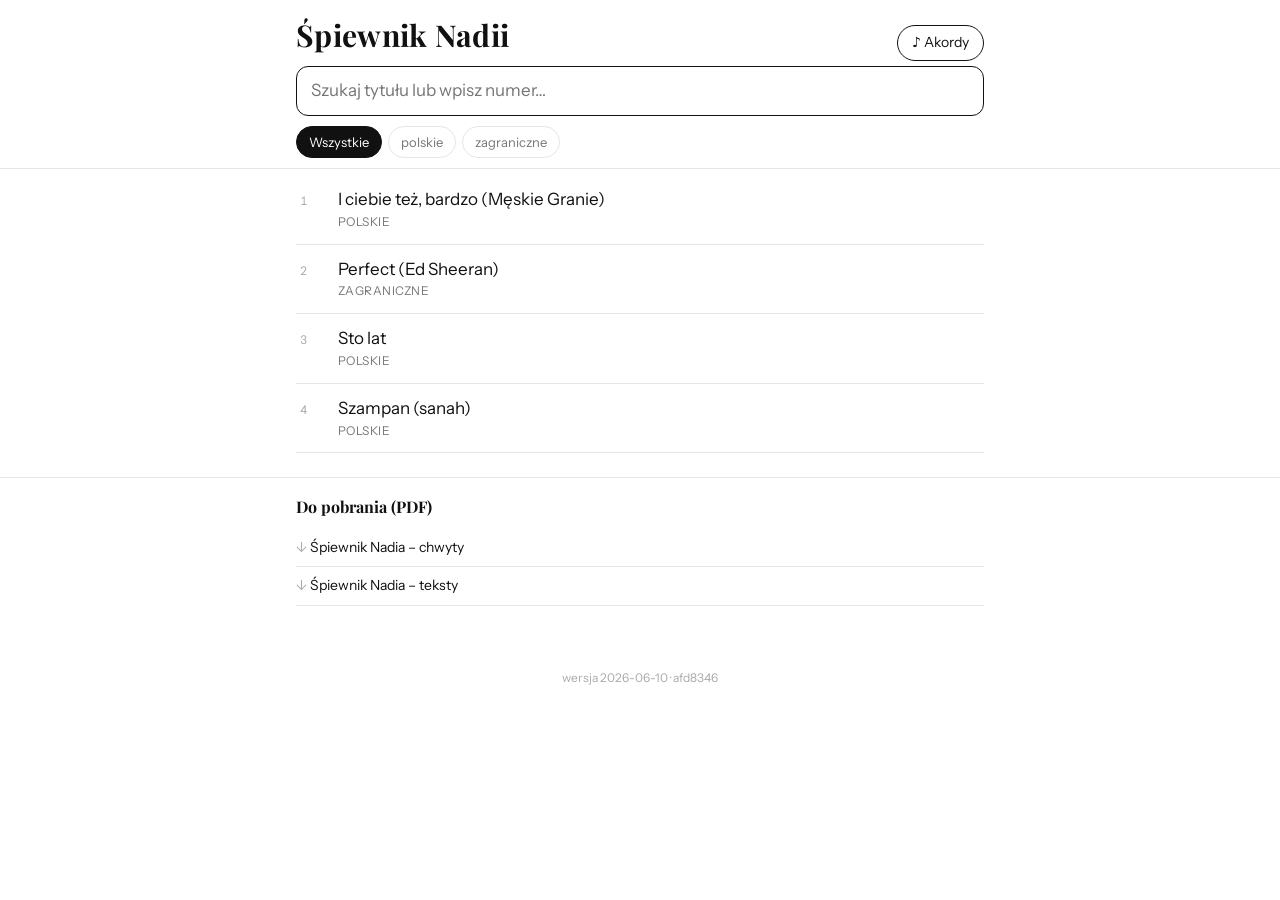
==== docs/18-nadia/index.html @ 5fc54c26 "Groups" ====
<!doctype html>
<html lang="pl">
<head>
<meta charset="utf-8">
<meta name="viewport" content="width=device-width, initial-scale=1, viewport-fit=cover">
<meta name="theme-color" content="#ffffff">
<meta name="description" content="Śpiewnik z chwytami — wyszukaj pieśń lub wybierz po numerze.">
<title>Śpiewnik Nadii</title>
<link rel="stylesheet" href="style.css">
</head>
<body>
<header class="top"><div class="wrap">
  <div class="toprow"><h1>Śpiewnik Nadii</h1><button id="openChords" class="navbtn">♪ Akordy</button></div>
  <div class="searchbar"><input id="q" type="search" inputmode="search" enterkeyhint="search"
       placeholder="Szukaj tytułu lub wpisz numer…" autocomplete="off" autocapitalize="none"></div>
  <div class="filters" id="filters"></div>
</div></header>
<main class="wrap"><div id="list" class="list"></div></main>
<section class="downloads"><div class="wrap"><h2>Do pobrania (PDF)</h2><a href="pdf/Śpiewnik Nadia – chwyty.pdf" download>Śpiewnik Nadia – chwyty</a><a href="pdf/Śpiewnik Nadia – teksty.pdf" download>Śpiewnik Nadia – teksty</a></div></section>
<footer class="sitever"><div class="wrap">wersja 2026-06-10 · afd8346</div></footer>
<div id="songview" class="songview" hidden>
  <div class="songbar">
    <button id="back" class="iconbtn" aria-label="Wróć do listy">‹ Lista</button>
    <div class="songtools">
      <button id="toggleNotation" class="iconbtn" aria-pressed="false" title="Notacja polska / amerykańska">H↔B</button>
      <button id="toggleChords" class="iconbtn" aria-pressed="true">♪ chwyty</button>
      <button id="fontMinus" class="iconbtn" aria-label="Mniejszy tekst">A−</button>
      <button id="fontPlus" class="iconbtn" aria-label="Większy tekst">A+</button>
    </div>
  </div>
  <article id="song" class="song"></article>
</div>
<div id="chordsview" class="songview" hidden>
  <div class="songbar">
    <button id="chordsBack" class="iconbtn" aria-label="Wróć do listy">‹ Lista</button>
    <div class="songtools">
      <button id="toggleNotationCd" class="iconbtn" aria-pressed="false" title="Notacja polska / amerykańska">H↔B</button>
    </div>
  </div>
  <article id="chordsbody" class="chordsbody"></article>
</div>
<script>window.SONGS=[{"nr":1,"title":"I ciebie też, bardzo (Męskie Granie)","section":"polskie","keyfmt":"g-moll","q":"i ciebie tez, bardzo (meskie granie)","html":"<div class=\"ln\">[Zwrotka 1]</div><div class=\"ln chordline\"><span class=\"ch\">B</span></div><div class=\"ln\">  Otwieram oczy, idę</div><div class=\"ln chordline\"><span class=\"ch\">d</span></div><div class=\"ln\">  Widzę na jeden metr</div><div class=\"ln chordline\"><span class=\"ch\">B</span>                      <span class=\"ch\">d</span></div><div class=\"ln\">  Skoszona trawa, nudny dzień</div><div class=\"ln chordline\"><span class=\"ch\">B</span></div><div class=\"ln\">  Chyba po drodze minę</div><div class=\"ln chordline\"><span class=\"ch\">d</span></div><div class=\"ln\">  Stary znajomy brzeg</div><div class=\"ln chordline\"><span class=\"ch\">B</span>                       <span class=\"ch\">d</span></div><div class=\"ln\">  Za chwilę mamy spotkać się</div><div class=\"ln blank\"></div><div class=\"ln\">[Pre-chorus]</div><div class=\"ln\">Es</div><div class=\"ln\">Podaj rękę szybko padaj</div><div class=\"ln chordline\">                              <span class=\"ch\">B</span></div><div class=\"ln\">Nie dam rady w kilku słowach, wiesz</div><div class=\"ln\">Es</div><div class=\"ln\">Szkoda czasu, noc niemłoda</div><div class=\"ln chordline\">                              <span class=\"ch\">g</span>       <span class=\"ch\">F</span></div><div class=\"ln\">Musisz wiedzieć, że ja ciebie też</div><div class=\"ln blank\"></div><div class=\"ln\">[Refren]</div><div class=\"ln chordline\">             <span class=\"ch\">c</span>                  <span class=\"ch\">F</span></div><div class=\"ln\">Wiem, że nie chce się już dłużej bać</div><div class=\"ln\">         g            F           Es</div><div class=\"ln\">Nie chce tańczyć do melodii, którą znam</div><div class=\"ln chordline\">       <span class=\"ch\">c</span>                     <span class=\"ch\">F</span></div><div class=\"ln\">Jestem wolny, już mnie porwał wiatr</div><div class=\"ln\">  g          F       Es                    <span class=\"ch\">d</span> <span class=\"ch\">B</span></div><div class=\"ln\">Daleko, gdzie mleko rozlewa się wśród gwiazd</div><div class=\"ln blank\"></div><div class=\"ln\">[Zwrotka 2]</div><div class=\"ln\">Weszłam na jedną chwilę</div><div class=\"ln chordline\"><span class=\"ch\">d</span></div><div class=\"ln\">  Zostałam kilka lat</div><div class=\"ln chordline\"><span class=\"ch\">B</span>                         <span class=\"ch\">d</span></div><div class=\"ln\">  Strachy trzymały mnie za kark</div><div class=\"ln chordline\"><span class=\"ch\">B</span></div><div class=\"ln\">  Otwieram oczy idę</div><div class=\"ln chordline\"><span class=\"ch\">d</span></div><div class=\"ln\">  Przede mną stoisz ty</div><div class=\"ln chordline\"><span class=\"ch\">B</span>                    <span class=\"ch\">d</span></div><div class=\"ln\">  Zielona trawa dobre dni</div><div class=\"ln blank\"></div><div class=\"ln\">[Pre-chorus]</div><div class=\"ln\">Es</div><div class=\"ln\">Podam rękę szybko podam</div><div class=\"ln chordline\">                                 <span class=\"ch\">B</span></div><div class=\"ln\">Nie martw się, noc jeszcze młoda jest</div><div class=\"ln\">Es</div><div class=\"ln\">Szkoda czasu, mi nie szkoda</div><div class=\"ln chordline\">                              <span class=\"ch\">g</span>   <span class=\"ch\">F</span> <span class=\"ch\">c</span></div><div class=\"ln\">Musisz wiedzieć, że ja ciebie też</div><div class=\"ln blank\"></div><div class=\"ln\">[Bridge]</div><div class=\"ln chordline\">                <span class=\"ch\">F</span>    <span class=\"ch\">g</span></div><div class=\"ln\">I ciebie też, bardzo</div><div class=\"ln\">  F             Es   <span class=\"ch\">c</span></div><div class=\"ln\">I ciebie też, bardzo</div><div class=\"ln chordline\">               <span class=\"ch\">F</span>    <span class=\"ch\">g</span></div><div class=\"ln\">I ciebie też, bardzo</div><div class=\"ln\">  F             Es</div><div class=\"ln\">I ciebie też, bardzo</div><div class=\"ln blank\"></div><div class=\"ln\">[Refren]</div><div class=\"ln chordline\">        <span class=\"ch\">c</span>                      <span class=\"ch\">F</span></div><div class=\"ln\">Wiem że nie chce się już dłużej bać</div><div class=\"ln\">         g            F           Es</div><div class=\"ln\">Nie chce tańczyć do melodii, którą znam</div><div class=\"ln chordline\">       <span class=\"ch\">c</span>                    <span class=\"ch\">F</span></div><div class=\"ln\">Jestem wolny już mnie porwał wiatr</div><div class=\"ln\"> g           F        Es</div><div class=\"ln\">Daleko, gdzie mleko rozlewa się</div><div class=\"ln blank\"></div><div class=\"ln chordline\">            <span class=\"ch\">c</span>                  <span class=\"ch\">F</span></div><div class=\"ln\">Wiem że nie chce się już dłużej bać</div><div class=\"ln\">         g            F           Es</div><div class=\"ln\">Nie chce tańczyć do melodii, którą znam</div><div class=\"ln chordline\">       <span class=\"ch\">c</span>                    <span class=\"ch\">F</span></div><div class=\"ln\">Jestem wolny już mnie porwał wiatr</div><div class=\"ln\">   g         F       Es                     <span class=\"ch\">d</span></div><div class=\"ln\">Daleko, gdzie mleko rozlewa się wśród gwiazd</div><div class=\"ln blank\"></div><div class=\"ln\">[Outro]</div><div class=\"ln chordline\"><span class=\"ch\">B</span></div>"},{"nr":2,"title":"Perfect (Ed Sheeran)","section":"zagraniczne","keyfmt":"G-dur (capo 1)","q":"perfect (ed sheeran)","html":"<div class=\"ln chordline\">Capo 1st fret</div><div class=\"ln blank\"></div><div class=\"ln\">[Intro]</div><div class=\"ln chordline\"><span class=\"ch\">G</span></div><div class=\"ln blank\"></div><div class=\"ln\">[Verse 1]</div><div class=\"ln chordline\">          <span class=\"ch\">G</span>        <span class=\"ch\">e</span></div><div class=\"ln\">I found a love for me</div><div class=\"ln chordline\">              <span class=\"ch\">C</span>                            <span class=\"ch\">D</span></div><div class=\"ln\">Darling, just dive right in, and follow my lead</div><div class=\"ln chordline\">                <span class=\"ch\">G</span>          <span class=\"ch\">e</span></div><div class=\"ln\">Well, I found a girl beautiful and sweet</div><div class=\"ln chordline\">        <span class=\"ch\">C</span>                                     <span class=\"ch\">D</span></div><div class=\"ln\">I never knew you were the someone waiting for me</div><div class=\"ln blank\"></div><div class=\"ln\">[Pre-Chorus]</div><div class=\"ln chordline\">                                <span class=\"ch\">G</span></div><div class=\"ln\">Cause we were just kids when we fell in love</div><div class=\"ln chordline\">            <span class=\"ch\">e</span>                      <span class=\"ch\">C</span>                <span class=\"ch\">G</span>  <span class=\"ch\">D</span></div><div class=\"ln\">Not knowing what it was, I will not give you up this ti-ime</div><div class=\"ln chordline\">             <span class=\"ch\">G</span>                           <span class=\"ch\">e</span></div><div class=\"ln\">Darling just kiss me slow, your heart is all I own</div><div class=\"ln chordline\">            <span class=\"ch\">C</span>                     <span class=\"ch\">D</span></div><div class=\"ln\">And in your eyes you&#x27;re holding mine</div><div class=\"ln blank\"></div><div class=\"ln\">[Chorus]</div><div class=\"ln chordline\">      <span class=\"ch\">e</span>   <span class=\"ch\">C</span>             <span class=\"ch\">G</span>          <span class=\"ch\">D</span>              <span class=\"ch\">e</span></div><div class=\"ln\">Baby, I&#x27;m dancing in the dark, with you between my arms</div><div class=\"ln chordline\"><span class=\"ch\">C</span>                <span class=\"ch\">G</span>     <span class=\"ch\">D</span>                <span class=\"ch\">e</span></div><div class=\"ln\">Barefoot on the grass, listening to our favourite song</div><div class=\"ln chordline\">          <span class=\"ch\">C</span>                <span class=\"ch\">G</span>                 <span class=\"ch\">D</span>              <span class=\"ch\">e</span></div><div class=\"ln\">When you said you looked a mess, I whispered underneath my breath</div><div class=\"ln chordline\">         <span class=\"ch\">C</span>                <span class=\"ch\">G</span>        <span class=\"ch\">D</span>          <span class=\"ch\">G</span></div><div class=\"ln\">But you heard it, darling you look perfect tonight</div><div class=\"ln blank\"></div><div class=\"ln\">|(G) <span class=\"ch\">D/Fis</span> <span class=\"ch\">e</span> <span class=\"ch\">D</span> <span class=\"ch\">|</span> <span class=\"ch\">C</span>  <span class=\"ch\">D</span>  <span class=\"ch\">|</span></div><div class=\"ln blank\"></div><div class=\"ln\">[Verse 2]</div><div class=\"ln chordline\">                <span class=\"ch\">G</span>                    <span class=\"ch\">e</span></div><div class=\"ln\">Well, I found a woman, stronger than anyone I know</div><div class=\"ln chordline\">              <span class=\"ch\">C</span>                                          <span class=\"ch\">D</span></div><div class=\"ln\">She shares my dreams, I hope that someday I&#x27;ll share her home</div><div class=\"ln chordline\">           <span class=\"ch\">G</span>             <span class=\"ch\">e</span></div><div class=\"ln\">I found a love, to carry more than just my secrets</div><div class=\"ln chordline\">         <span class=\"ch\">C</span>                              <span class=\"ch\">D</span></div><div class=\"ln\">To carry love, to carry children of our own</div><div class=\"ln blank\"></div><div class=\"ln\">[Pre-Chorus]</div><div class=\"ln chordline\">                             <span class=\"ch\">G</span>                     <span class=\"ch\">e</span></div><div class=\"ln\">We are still kids, but we&#x27;re so in love, fighting against all odds</div><div class=\"ln chordline\">             <span class=\"ch\">C</span>               <span class=\"ch\">G</span>  <span class=\"ch\">D</span></div><div class=\"ln\">I know we&#x27;ll be alright this ti-ime</div><div class=\"ln chordline\">             <span class=\"ch\">G</span>                              <span class=\"ch\">e</span></div><div class=\"ln\">Darling just hold my hand, be my girl, I&#x27;ll be your man</div><div class=\"ln chordline\">         <span class=\"ch\">C</span>               <span class=\"ch\">D</span></div><div class=\"ln\">I see my future in your eyes</div><div class=\"ln blank\"></div><div class=\"ln\">[Chorus]</div><div class=\"ln chordline\">      <span class=\"ch\">e</span>   <span class=\"ch\">C</span>              <span class=\"ch\">G</span>         <span class=\"ch\">D</span>              <span class=\"ch\">e</span></div><div class=\"ln\">Baby, I&#x27;m dancing in the dark, with you between my arms</div><div class=\"ln chordline\"><span class=\"ch\">C</span>                <span class=\"ch\">G</span>     <span class=\"ch\">D</span>                <span class=\"ch\">e</span></div><div class=\"ln\">Barefoot on the grass, listening to our favourite song</div><div class=\"ln chordline\">        <span class=\"ch\">C</span>                <span class=\"ch\">G</span>                <span class=\"ch\">D</span></div><div class=\"ln\">When I saw you in that dress, looking so beautiful</div><div class=\"ln chordline\">  <span class=\"ch\">e</span>       <span class=\"ch\">C</span>                  <span class=\"ch\">G</span>        <span class=\"ch\">D</span>          <span class=\"ch\">G</span></div><div class=\"ln\">I don&#x27;t deserve this, darling you look perfect tonight</div><div class=\"ln blank\"></div><div class=\"ln\">[Interlude]</div><div class=\"ln\">|(G) | G | e | % <span class=\"ch\">|</span></div><div class=\"ln\">| C  | % | D  | % <span class=\"ch\">|</span></div><div class=\"ln blank\"></div><div class=\"ln\">[Chorus]</div><div class=\"ln chordline\">      <span class=\"ch\">e</span>   <span class=\"ch\">C</span>              <span class=\"ch\">G</span>         <span class=\"ch\">D</span>              <span class=\"ch\">e</span></div><div class=\"ln\">Baby, I&#x27;m dancing in the dark, with you between my arms</div><div class=\"ln chordline\"><span class=\"ch\">C</span>                <span class=\"ch\">G</span>     <span class=\"ch\">D</span>                <span class=\"ch\">e</span></div><div class=\"ln\">Barefoot on the grass, listening to our favourite song</div><div class=\"ln chordline\">        <span class=\"ch\">C</span>              <span class=\"ch\">G</span>               <span class=\"ch\">D</span>             <span class=\"ch\">e</span></div><div class=\"ln\">I have faith in what I see, now I know I have met an angel</div><div class=\"ln chordline\">    <span class=\"ch\">C</span>          <span class=\"ch\">G</span>         <span class=\"ch\">D</span></div><div class=\"ln\">In person, and she looks perfect</div>"},{"nr":3,"title":"Sto lat","section":"polskie","keyfmt":"C-dur","q":"sto lat","html":"<div class=\"ln\">[Zwrotka 1]</div><div class=\"ln chordline\"><span class=\"ch\">C</span>                                  <span class=\"ch\">G</span></div><div class=\"ln\">Sto lat, sto lat, niech żyje, żyje nam</div><div class=\"ln chordline\"><span class=\"ch\">G</span>                                  <span class=\"ch\">C</span></div><div class=\"ln\">Sto lat, sto lat, niech żyje, żyje nam</div><div class=\"ln chordline\"><span class=\"ch\">C</span>                                          <span class=\"ch\">F</span></div><div class=\"ln\">Jeszcze raz, jeszcze raz, niech żyje, żyje nam</div><div class=\"ln chordline\"><span class=\"ch\">G</span>          <span class=\"ch\">C</span></div><div class=\"ln\">Niech żyje nam</div><div class=\"ln blank\"></div><div class=\"ln\">[Zwrotka 2]</div><div class=\"ln chordline\"><span class=\"ch\">C</span></div><div class=\"ln\">Niech mu gwiazdka pomyślności</div><div class=\"ln chordline\"><span class=\"ch\">F</span>           <span class=\"ch\">C</span></div><div class=\"ln\">Nigdy nie zagaśnie</div><div class=\"ln chordline\"><span class=\"ch\">F</span>           <span class=\"ch\">C</span></div><div class=\"ln\">Nigdy nie zagaśnie</div><div class=\"ln chordline\"><span class=\"ch\">G</span>            <span class=\"ch\">C</span></div><div class=\"ln\">A kto z nami nie wypije</div><div class=\"ln chordline\"><span class=\"ch\">G</span>               <span class=\"ch\">C</span></div><div class=\"ln\">Niech go piorun trzaśnie</div><div class=\"ln chordline\"><span class=\"ch\">G</span>            <span class=\"ch\">C</span></div><div class=\"ln\">A kto z nami nie wypije</div><div class=\"ln chordline\"><span class=\"ch\">G</span>               <span class=\"ch\">C</span></div><div class=\"ln\">Niech go piorun trzaśnie</div><div class=\"ln blank\"></div><div class=\"ln\">[Zwrotka 3]</div><div class=\"ln chordline\">  <span class=\"ch\">C</span>               <span class=\"ch\">G</span></div><div class=\"ln\">I jeszcze jeden i jeszcze raz</div><div class=\"ln chordline\">                       <span class=\"ch\">C</span></div><div class=\"ln\">Sto lat, sto lat niech żyje nam</div><div class=\"ln chordline\">         <span class=\"ch\">F</span>        <span class=\"ch\">G</span>                  <span class=\"ch\">C</span></div><div class=\"ln\">Sto lat, sto lat, sto lat niech żyje nam</div><div class=\"ln chordline\">  <span class=\"ch\">C</span>               <span class=\"ch\">G</span></div><div class=\"ln\">I jeszcze jeden i jeszcze raz</div><div class=\"ln chordline\">                       <span class=\"ch\">C</span></div><div class=\"ln\">Sto lat, sto lat niech żyje nam</div><div class=\"ln chordline\">         <span class=\"ch\">F</span>        <span class=\"ch\">G</span>                  <span class=\"ch\">C</span></div><div class=\"ln\">Sto lat, sto lat, sto lat niech żyje nam</div><div class=\"ln blank\"></div><div class=\"ln\">[Zwrotka 4]</div><div class=\"ln chordline\"><span class=\"ch\">G</span>                 <span class=\"ch\">a</span></div><div class=\"ln\">Sto lat, sto lat, sto lat</div><div class=\"ln chordline\">         <span class=\"ch\">D</span>            <span class=\"ch\">G</span></div><div class=\"ln\">Sto lat, niechaj żyje nam</div><div class=\"ln chordline\">           <span class=\"ch\">C</span>    <span class=\"ch\">D</span>          <span class=\"ch\">G</span></div><div class=\"ln\">Niech żyje nam, niech żyje nam</div><div class=\"ln chordline\"><span class=\"ch\">e</span>                    <span class=\"ch\">a</span></div><div class=\"ln\">W zdrowiu, szczęściu, pomyślności</div><div class=\"ln chordline\"><span class=\"ch\">D</span>            <span class=\"ch\">G</span></div><div class=\"ln\">Niechaj żyje nam</div><div class=\"ln chordline\">           <span class=\"ch\">C</span>    <span class=\"ch\">D</span>          <span class=\"ch\">G</span></div><div class=\"ln\">Niech żyje nam, niech żyje nam</div><div class=\"ln chordline\"><span class=\"ch\">e</span>                    <span class=\"ch\">a</span></div><div class=\"ln\">W zdrowiu, szczęściu, pomyślności</div><div class=\"ln chordline\"><span class=\"ch\">D</span>            <span class=\"ch\">G</span></div><div class=\"ln\">Niechaj żyje nam</div>"},{"nr":4,"title":"Szampan (sanah)","section":"polskie","keyfmt":"cis-moll","q":"szampan (sanah)","html":"<div class=\"ln\">[Zwrotka 1]</div><div class=\"ln chordline\">  <span class=\"ch\">cis</span>     <span class=\"ch\">E</span></div><div class=\"ln\">Pod górkę mam</div><div class=\"ln chordline\">   <span class=\"ch\">A</span>                   <span class=\"ch\">fis</span></div><div class=\"ln\">Ale na to się pisałam,  tak czy siak</div><div class=\"ln chordline\"> <span class=\"ch\">cis</span>        <span class=\"ch\">E</span></div><div class=\"ln\">Do biegu start</div><div class=\"ln chordline\"> <span class=\"ch\">A</span>                <span class=\"ch\">fis</span></div><div class=\"ln\">Sama drogę tę wybrałam</div><div class=\"ln chordline\">         <span class=\"ch\">cis</span>    <span class=\"ch\">E</span></div><div class=\"ln\">Chciałam tak</div><div class=\"ln chordline\">       <span class=\"ch\">A</span>            <span class=\"ch\">fis</span>            <span class=\"ch\">cis</span>    <span class=\"ch\">E</span></div><div class=\"ln\">Czy na moje łzy ja znajdę jeszcze czas?</div><div class=\"ln chordline\">          <span class=\"ch\">A</span></div><div class=\"ln\">Czy na łzy ja znajdę czas?</div><div class=\"ln blank\"></div><div class=\"ln\">[Refren]</div><div class=\"ln chordline\"> <span class=\"ch\">fis</span></div><div class=\"ln\">Szampan wylewa się</div><div class=\"ln chordline\"><span class=\"ch\">A</span></div><div class=\"ln\">Toast mogę wznieść</div><div class=\"ln chordline\">      <span class=\"ch\">cis</span></div><div class=\"ln\">A ten gość mówi coś</div><div class=\"ln chordline\"><span class=\"ch\">H</span></div><div class=\"ln\">O co mu chodzi?</div><div class=\"ln chordline\"> <span class=\"ch\">fis</span></div><div class=\"ln\">Ktoś tu dissuje mnie</div><div class=\"ln chordline\"><span class=\"ch\">A</span></div><div class=\"ln\">Niech gada co chce</div><div class=\"ln chordline\">        <span class=\"ch\">cis</span></div><div class=\"ln\">A ten gość mówi coś</div><div class=\"ln chordline\"><span class=\"ch\">H</span></div><div class=\"ln\">Spoko, nie szkodzi</div><div class=\"ln chordline\"> <span class=\"ch\">fis</span>          <span class=\"ch\">A</span></div><div class=\"ln\">Zamykam oczy, byłeś uroczy</div><div class=\"ln chordline\"> <span class=\"ch\">cis</span>          <span class=\"ch\">H</span></div><div class=\"ln\">Będę udawać, że już nie boli</div><div class=\"ln chordline\"> <span class=\"ch\">fis</span></div><div class=\"ln\">Szampan wylewa się</div><div class=\"ln chordline\"><span class=\"ch\">A</span></div><div class=\"ln\">Toast mogę wznieść</div><div class=\"ln chordline\">        <span class=\"ch\">cis</span></div><div class=\"ln\">A ten gość mówi coś</div><div class=\"ln chordline\"> <span class=\"ch\">H</span></div><div class=\"ln\">O co mu chodzi?</div><div class=\"ln blank\"></div><div class=\"ln chordline\"><span class=\"ch\">fis</span>  <span class=\"ch\">A</span>  <span class=\"ch\">cis</span></div><div class=\"ln blank\"></div><div class=\"ln chordline\"> <span class=\"ch\">H</span></div><div class=\"ln\">O co mu chodzi?</div><div class=\"ln blank\"></div><div class=\"ln\">[Zwrotka 2]</div><div class=\"ln chordline\"> <span class=\"ch\">cis</span>        <span class=\"ch\">E</span></div><div class=\"ln\">I znów ten typ</div><div class=\"ln chordline\">       <span class=\"ch\">A</span>               <span class=\"ch\">fis</span></div><div class=\"ln\">On szepcze &quot;pronto, pronto musisz iść&quot;</div><div class=\"ln chordline\"> <span class=\"ch\">cis</span>           <span class=\"ch\">E</span></div><div class=\"ln\">A brak mi sił</div><div class=\"ln chordline\">           <span class=\"ch\">A</span>           <span class=\"ch\">fis</span>        <span class=\"ch\">cis</span>     <span class=\"ch\">E</span></div><div class=\"ln\">Ten szampan coś za łatwo wchodził mi</div><div class=\"ln chordline\">         <span class=\"ch\">A</span>          <span class=\"ch\">fis</span>           <span class=\"ch\">cis</span></div><div class=\"ln\">Czy na pożegnanie znajdę jeszcze czas?</div><div class=\"ln chordline\"> <span class=\"ch\">E</span>          <span class=\"ch\">A</span></div><div class=\"ln\">Spojrzę się ostatni raz</div><div class=\"ln blank\"></div><div class=\"ln\">[Refren]</div><div class=\"ln chordline\"><span class=\"ch\">fis</span></div><div class=\"ln\">Szampan wylewa się</div><div class=\"ln chordline\"><span class=\"ch\">A</span></div><div class=\"ln\">Toast mogę wznieść</div><div class=\"ln chordline\">      <span class=\"ch\">cis</span></div><div class=\"ln\">A ten gość mówi coś</div><div class=\"ln chordline\"><span class=\"ch\">H</span></div><div class=\"ln\">O co mu chodzi?</div><div class=\"ln chordline\"> <span class=\"ch\">fis</span></div><div class=\"ln\">Ktoś tu dissuje mnie</div><div class=\"ln chordline\"><span class=\"ch\">A</span></div><div class=\"ln\">Niech gada co chce</div><div class=\"ln chordline\">        <span class=\"ch\">cis</span></div><div class=\"ln\">A ten gość mówi coś</div><div class=\"ln chordline\"><span class=\"ch\">H</span></div><div class=\"ln\">Spoko, nie szkodzi</div><div class=\"ln chordline\"> <span class=\"ch\">fis</span>          <span class=\"ch\">A</span></div><div class=\"ln\">Zamykam oczy, byłeś uroczy</div><div class=\"ln chordline\"> <span class=\"ch\">cis</span>          <span class=\"ch\">H</span></div><div class=\"ln\">Będę udawać, że już nie boli</div><div class=\"ln chordline\"> <span class=\"ch\">fis</span></div><div class=\"ln\">Szampan wylewa się</div><div class=\"ln chordline\"><span class=\"ch\">A</span></div><div class=\"ln\">Toast mogę wznieść</div><div class=\"ln chordline\">        <span class=\"ch\">cis</span></div><div class=\"ln\">A ten gość mówi coś</div><div class=\"ln chordline\"> <span class=\"ch\">H</span></div><div class=\"ln\">O co mu chodzi?</div><div class=\"ln blank\"></div><div class=\"ln chordline\"><span class=\"ch\">fis</span>  <span class=\"ch\">A</span>  <span class=\"ch\">cis</span></div><div class=\"ln blank\"></div><div class=\"ln chordline\"> <span class=\"ch\">H</span></div><div class=\"ln\">O co mu chodzi?</div><div class=\"ln blank\"></div><div class=\"ln chordline\"> <span class=\"ch\">fis</span></div><div class=\"ln\">Szampan wylewa się</div><div class=\"ln chordline\"><span class=\"ch\">A</span></div><div class=\"ln\">Toast mogę wznieść</div><div class=\"ln chordline\">      <span class=\"ch\">cis</span></div><div class=\"ln\">A ten gość mówi coś</div><div class=\"ln chordline\"><span class=\"ch\">H</span></div><div class=\"ln\">O co mu chodzi?</div><div class=\"ln chordline\"> <span class=\"ch\">fis</span></div><div class=\"ln\">Ktoś tu dissuje mnie</div><div class=\"ln chordline\"><span class=\"ch\">A</span></div><div class=\"ln\">Niech gada co chce</div><div class=\"ln chordline\">        <span class=\"ch\">cis</span></div><div class=\"ln\">A ten gość mówi coś</div><div class=\"ln chordline\"><span class=\"ch\">H</span></div><div class=\"ln\">Spoko, nie szkodzi</div><div class=\"ln chordline\"> <span class=\"ch\">fis</span>          <span class=\"ch\">A</span></div><div class=\"ln\">Zamykam oczy, byłeś uroczy</div><div class=\"ln chordline\"> <span class=\"ch\">cis</span>          <span class=\"ch\">H</span></div><div class=\"ln\">Będę udawać, że już nie boli</div><div class=\"ln chordline\"> <span class=\"ch\">fis</span></div><div class=\"ln\">Szampan wylewa się</div><div class=\"ln chordline\"><span class=\"ch\">A</span></div><div class=\"ln\">Toast mogę wznieść</div><div class=\"ln chordline\">        <span class=\"ch\">cis</span></div><div class=\"ln\">A ten gość mówi coś</div><div class=\"ln chordline\"> <span class=\"ch\">H</span></div><div class=\"ln\">O co mu chodzi?</div>"}];window.CHORDS={"C-dur / a-moll":[{"name":"C","frets":["x",3,2,0,1,0],"role":"I"},{"name":"Cadd9","frets":["x",3,2,0,3,0],"role":"I"},{"name":"Cmaj7","frets":["x",3,2,0,0,0],"role":"I"},{"name":"C","frets":["x",3,2,0,1,3],"role":"I"},{"name":"d","frets":["x","x",0,2,3,1],"role":"ii"},{"name":"e7","frets":[0,2,0,0,3,0],"role":"iii"},{"name":"Fmaj7","frets":[1,3,3,2,1,0],"role":"IV"},{"name":"Fadd9","frets":[1,"x",3,2,1,3],"role":"IV"},{"name":"G","frets":[3,2,0,0,0,3],"role":"V"},{"name":"Gadd4","frets":[3,2,0,0,1,3],"role":"V"},{"name":"G/H","frets":["x",2,0,0,0,3],"role":"V"},{"name":"a7","frets":["x",0,2,0,1,0],"role":"vi"}],"G-dur / e-moll":[{"name":"G","frets":[3,2,0,0,3,3],"role":"I"},{"name":"Gsus4","frets":[3,3,0,0,1,3],"role":"I"},{"name":"a","frets":["x",0,2,2,1,0],"role":"ii"},{"name":"a(add9)","frets":["x",0,2,4,1,0],"role":"ii"},{"name":"h","frets":["x",2,4,4,3,2],"role":"iii"},{"name":"Cadd9","frets":["x",3,2,0,3,3],"role":"IV"},{"name":"D/Fis","frets":[2,0,0,2,3,2],"role":"V"},{"name":"Dsus4","frets":["x","x",0,2,3,3],"role":"V"},{"name":"e7","frets":[0,2,2,0,3,3],"role":"vi"},{"name":"G/H","frets":["x",2,0,0,0,3],"role":"I"},{"name":"e9","frets":["x",7,5,7,7,"x"],"role":"vi"},{"name":"a9","frets":["x",12,10,12,12,"x"],"role":"ii"},{"name":"Gmaj9","frets":[3,0,4,4,3,"x"],"role":"I"},{"name":"D9","frets":["x",5,4,5,5,"x"],"role":"V"}],"D-dur / h-moll":[{"name":"D","frets":["x","x",0,2,3,2],"role":"I"},{"name":"Dsus2","frets":["x","x",0,2,3,0],"role":"I"},{"name":"e9","frets":[0,2,4,0,3,0],"role":"ii"},{"name":"fis","frets":[2,"x",2,2,0,0],"role":"iii"},{"name":"G","frets":[3,2,0,0,0,3],"role":"IV"},{"name":"A","frets":["x",0,2,2,2,0],"role":"V"},{"name":"A/Cis","frets":["x",4,2,2,2,0],"role":"V"},{"name":"h7","frets":["x",2,0,2,3,0],"role":"vi"},{"name":"h11","frets":["x",2,0,2,2,0],"role":"vi"}],"A-dur / fis-moll":[{"name":"A","frets":["x",0,2,2,2,0],"role":"I"},{"name":"Asus2","frets":["x",0,2,2,0,0],"role":"I"},{"name":"Amaj7","frets":["x",0,2,1,2,0],"role":"I"},{"name":"h","frets":["x",2,4,4,3,2],"role":"ii"},{"name":"cis","frets":["x",4,6,6,5,4],"role":"iii"},{"name":"D","frets":["x","x",0,2,3,2],"role":"IV"},{"name":"E7","frets":[0,2,0,1,0,0],"role":"V"},{"name":"fis","frets":[2,"x",2,2,0,0],"role":"vi"}],"E-dur / cis-moll":[{"name":"E","frets":[0,2,2,1,0,0],"role":"I"},{"name":"Esus4","frets":[0,2,2,2,0,0],"role":"I"},{"name":"fis","frets":[2,"x",2,2,0,0],"role":"ii"},{"name":"Gis","frets":[4,"x",4,4,0,0],"role":"iii"},{"name":"Aadd9","frets":[5,7,7,6,0,0],"role":"IV"},{"name":"Amaj7","frets":["x",0,2,1,2,0],"role":"IV"},{"name":"Hadd4","frets":[7,9,9,8,0,0],"role":"V"},{"name":"cis9","frets":[0,4,6,8,0,0],"role":"vi"},{"name":"cis9","frets":[9,"x",9,8,0,0],"role":"vi"}],"F-dur / d-moll":[{"name":"Fmaj7","frets":["x","x",3,2,1,0],"role":"I"},{"name":"g","frets":[3,5,5,3,3,3],"role":"ii"},{"name":"a","frets":["x",0,2,2,1,0],"role":"iii"},{"name":"B","frets":["x",1,3,3,3,1],"role":"IV"},{"name":"C","frets":["x",3,2,0,1,0],"role":"V"},{"name":"d","frets":["x","x",0,2,3,1],"role":"vi"}]};window.CHORD_SHAPES={"A":["x",0,2,2,2,0],"B":["x",1,3,3,3,1],"C":["x",3,2,0,1,0],"Cis":["x",4,6,6,6,4],"D":["x","x",0,2,3,2],"Dis":["x","x",1,3,4,3],"E":[0,2,2,1,0,0],"F":[1,3,3,2,1,1],"Fis":[2,4,4,3,2,2],"G":[3,2,0,0,0,3],"Gis":[4,6,6,5,4,4],"H":["x",2,4,4,4,2],"a":["x",0,2,2,1,0],"cis":["x",4,6,6,5,4],"d":["x","x",0,2,3,1],"e":[0,2,2,0,0,0],"f":[1,3,3,1,1,1],"fis":[2,4,4,2,2,2],"g":[3,5,5,3,3,3],"gis":[4,6,6,4,4,4],"h":["x",2,4,4,3,2],"A7":["x",0,2,0,2,0],"C7":["x",3,2,3,1,0],"D7":["x","x",0,2,1,2],"E7":[0,2,0,1,0,0],"Fis7":[2,4,2,3,2,2],"G7":[3,2,0,0,0,1],"H7":["x",2,1,2,0,2],"a7":["x",0,2,0,1,0],"cis7":["x",4,6,4,5,4],"d7":["x","x",0,2,1,1],"e7":[0,2,2,0,3,0],"fis7":[2,4,2,2,2,2],"gis7":[4,6,4,4,4,4],"h7":["x",2,0,2,0,2],"A4":["x",0,2,2,3,0],"C4":["x",3,3,0,1,1],"G4":[3,3,0,0,1,3],"A5":["x",0,2,2,"x","x"],"Bsus":["x",1,3,3,4,1],"Bsus4":["x",1,3,3,4,1],"Dsus4":["x","x",0,2,3,3],"Esus2":[0,2,4,4,0,0],"F7+":["x","x",3,2,2,1],"Disdim":["x","x",1,2,1,2],"Aisdim":["x",1,2,0,2,0],"gis7b5":[4,"x",4,4,3,"x"],"fis11":[2,"x",2,2,0,0]};</script>
<script src="app.js"></script>
</body>
</html>
---- docs/18-nadia/style.css ----
/* Śpiewnik — strona. Czarno-biały, mobile-first, spójny z PDF (Playfair + Instrument Sans + Cousine). */
:root{
  --ink:#111; --gry:#777; --lgy:#aaa; --hair:#e6e6e6; --bg:#fff; --chord:#555;
  --song-size:16px; --maxw:720px;
}
@font-face{font-family:Playfair;src:url('fonts/PlayfairDisplay-Bold.ttf');font-weight:700;font-display:swap}
@font-face{font-family:Instrument;src:url('fonts/InstrumentSans-Regular.ttf');font-weight:400;font-display:swap}
@font-face{font-family:Instrument;src:url('fonts/InstrumentSans-SemiBold.ttf');font-weight:600;font-display:swap}
@font-face{font-family:Cousine;src:url('fonts/Cousine-Regular.ttf');font-weight:400;font-display:swap}
@font-face{font-family:Cousine;src:url('fonts/Cousine-Bold.ttf');font-weight:700;font-display:swap}

*{box-sizing:border-box}
html{-webkit-text-size-adjust:100%}
body{margin:0;font-family:Instrument,system-ui,-apple-system,sans-serif;color:var(--ink);background:var(--bg);
     line-height:1.4}
.wrap{max-width:var(--maxw);margin:0 auto;padding:0 16px}

/* ---------- nagłówek + wyszukiwarka ---------- */
header.top{position:sticky;top:0;background:var(--bg);z-index:5;
  padding:14px 0 8px;border-bottom:1px solid var(--hair)}
header.top h1{font-family:Playfair,serif;font-weight:700;font-size:26px;margin:0 0 10px;letter-spacing:.01em}
.searchbar{display:flex;gap:8px}
#q{flex:1;min-width:0;font:inherit;font-size:17px;padding:12px 14px;border:1.5px solid var(--ink);
   border-radius:12px;background:var(--bg);color:var(--ink)}
#q:focus{outline:none;box-shadow:0 0 0 3px rgba(0,0,0,.08)}
.filters{display:flex;gap:6px;overflow-x:auto;padding:10px 0 2px;-webkit-overflow-scrolling:touch}
.filters::-webkit-scrollbar{display:none}
.chip{flex:0 0 auto;font:inherit;font-size:13px;padding:6px 12px;border:1px solid var(--hair);
  border-radius:999px;background:var(--bg);color:var(--gry);cursor:pointer;white-space:nowrap}
.chip[aria-pressed="true"]{background:var(--ink);color:#fff;border-color:var(--ink)}

/* ---------- lista pieśni ---------- */
.list{padding:6px 0 24px}
.item{display:flex;align-items:baseline;gap:12px;width:100%;text-align:left;
  padding:13px 4px;border:0;border-bottom:1px solid var(--hair);background:none;cursor:pointer;font:inherit}
.item:active{background:#f5f5f5}
.num{flex:0 0 auto;min-width:26px;font-size:12px;color:var(--lgy);font-variant-numeric:tabular-nums;
  padding-top:2px}
.item .t{flex:1;font-size:17px;color:var(--ink)}
.item .s{display:block;font-size:12px;color:var(--gry);text-transform:uppercase;letter-spacing:.04em;margin-top:2px}
.empty{padding:40px 4px;color:var(--gry);text-align:center}

/* ---------- pobieranie ---------- */
.downloads{border-top:1px solid var(--hair);padding:18px 0 40px}
.downloads h2{font-family:Playfair,serif;font-size:16px;margin:0 0 10px}
.downloads a{display:block;padding:9px 0;color:var(--ink);text-decoration:none;font-size:14px;border-bottom:1px solid var(--hair)}
.downloads a::before{content:"↓  ";color:var(--lgy)}

/* ---------- widok pieśni ---------- */
.songview{position:fixed;inset:0;background:var(--bg);z-index:10;overflow-y:auto;-webkit-overflow-scrolling:touch}
.songbar{position:sticky;top:0;background:var(--bg);border-bottom:1px solid var(--hair);
  display:flex;align-items:center;justify-content:space-between;gap:8px;padding:8px 12px}
.iconbtn{font:inherit;font-size:15px;padding:8px 12px;border:1px solid var(--hair);border-radius:10px;
  background:var(--bg);color:var(--ink);cursor:pointer}
.iconbtn:active{background:#f0f0f0}
.songtools{display:flex;gap:6px;align-items:center}
#toggleChords[aria-pressed="false"]{color:var(--gry)}
.song{max-width:var(--maxw);margin:0 auto;padding:18px 16px 80px}
.song .num{display:inline-block;background:var(--ink);color:#fff;font-size:12px;
  padding:2px 7px;border-radius:6px;min-width:0;margin-bottom:8px}
.song h2{font-family:Playfair,serif;font-weight:700;font-size:25px;line-height:1.15;margin:0 0 4px}
.song .meta{font-size:12px;color:var(--gry);text-transform:uppercase;letter-spacing:.05em;
  border-bottom:1.5px solid var(--ink);padding-bottom:10px;margin-bottom:14px}
.body{font-family:Cousine,ui-monospace,monospace;font-size:var(--song-size);line-height:1.5}
.ln{white-space:pre-wrap;overflow-wrap:anywhere}
.ln.blank{height:.6em}
.ch{color:var(--chord);font-weight:700}
.body.lyrics-only .ch{display:none}
.body.lyrics-only .ln.chordline{display:none}

.sitever{padding:24px 0 40px}
.sitever .wrap{color:var(--lgy);font-size:12px;text-align:center}

/* ---------- nagłówek: wiersz z przyciskiem Akordy ---------- */
.toprow{display:flex;align-items:baseline;justify-content:space-between;gap:12px}
.navbtn{font:inherit;font-size:14px;padding:7px 14px;border:1.5px solid var(--ink);border-radius:999px;
  background:var(--bg);color:var(--ink);cursor:pointer;white-space:nowrap}
.navbtn:active{background:#f0f0f0}

/* ---------- indeks akordów (widok) ---------- */
.chordsbody{max-width:var(--maxw);margin:0 auto;padding:18px 16px 80px}
.chordsbody h2{font-family:Playfair,serif;font-weight:700;font-size:25px;margin:0 0 4px}
.cdnote{color:var(--gry);font-size:13px;margin:0 0 18px}
.cdgrp{font-family:Playfair,serif;font-weight:700;font-size:18px;margin:22px 0 8px;
  border-bottom:1px solid var(--hair);padding-bottom:6px}
.cdrow{display:grid;grid-template-columns:repeat(auto-fill,minmax(70px,1fr));gap:14px 8px}
.cdcell{margin:0;text-align:center}
.cdcell figcaption{font-family:Cousine,monospace;font-size:12px;margin-top:2px}
.cdrole{display:block;color:var(--lgy);font-size:10px;font-family:Instrument,sans-serif}
svg.cd{width:100%;height:auto;max-width:64px}
svg.cd line{stroke:var(--gry);stroke-width:1}
svg.cd .cddot{fill:var(--ink)}
svg.cd .cdo{fill:none;stroke:var(--gry);stroke-width:1}
svg.cd .cdx{fill:var(--gry);font-size:7px;text-anchor:middle;font-family:Instrument,sans-serif}
svg.cd .cdfr{fill:var(--gry);font-size:7px;font-family:Instrument,sans-serif}

/* ---------- popover diagramu (hover/tap na chwyt) ---------- */
.body .ch{cursor:help}
.chordpop{position:fixed;z-index:50;pointer-events:none;background:var(--bg);border:1px solid var(--ink);
  border-radius:8px;padding:6px 8px 4px;box-shadow:0 4px 16px rgba(0,0,0,.18);text-align:center}
.chordpop svg.cd{width:60px;height:auto}
.chordpop-name{font-family:Cousine,monospace;font-weight:700;font-size:13px;margin-bottom:1px}

@media (min-width:600px){
  header.top h1{font-size:30px}
  .song h2{font-size:30px}
}
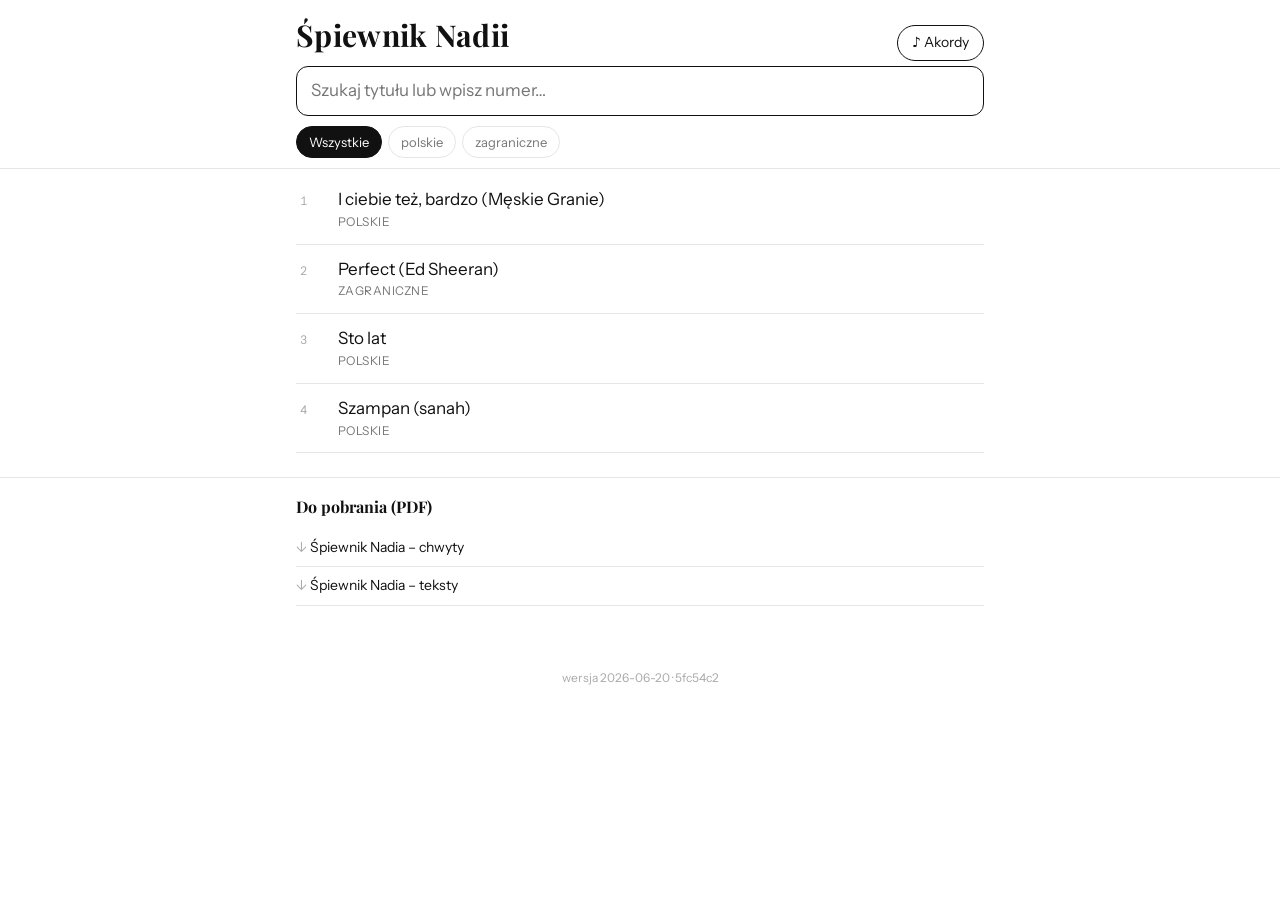
==== commit aafef9f2: "Regeneracja web: docs/ + docs/18-nadia/ (śpiewnik Nadii online) Co-Authored-By: Claude Opus 4.8 (1M " ====
--- a/docs/18-nadia/index.html
+++ b/docs/18-nadia/index.html
@@ -17,7 +17,7 @@
 </div></header>
 <main class="wrap"><div id="list" class="list"></div></main>
 <section class="downloads"><div class="wrap"><h2>Do pobrania (PDF)</h2><a href="pdf/Śpiewnik Nadia – chwyty.pdf" download>Śpiewnik Nadia – chwyty</a><a href="pdf/Śpiewnik Nadia – teksty.pdf" download>Śpiewnik Nadia – teksty</a></div></section>
-<footer class="sitever"><div class="wrap">wersja 2026-06-10 · afd8346</div></footer>
+<footer class="sitever"><div class="wrap">wersja 2026-06-20 · 5fc54c2</div></footer>
 <div id="songview" class="songview" hidden>
   <div class="songbar">
     <button id="back" class="iconbtn" aria-label="Wróć do listy">‹ Lista</button>
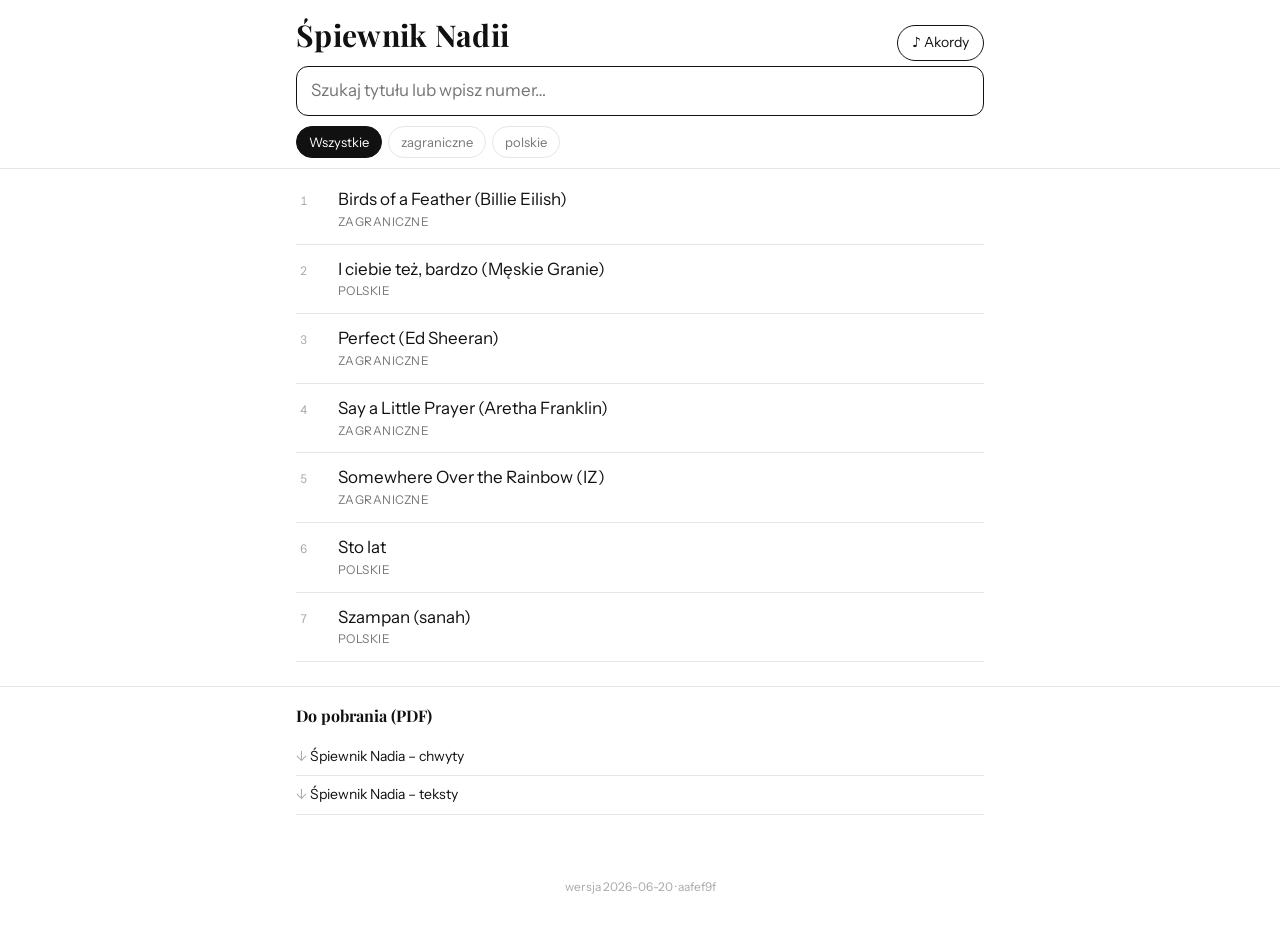
==== commit 583b27c7: "Nadia: dodaj 3 piesni zagraniczne (Birds of a Feather, Somewhere Over the Rainbow, Say a Little Pray" ====
--- a/docs/18-nadia/index.html
+++ b/docs/18-nadia/index.html
@@ -17,7 +17,7 @@
 </div></header>
 <main class="wrap"><div id="list" class="list"></div></main>
 <section class="downloads"><div class="wrap"><h2>Do pobrania (PDF)</h2><a href="pdf/Śpiewnik Nadia – chwyty.pdf" download>Śpiewnik Nadia – chwyty</a><a href="pdf/Śpiewnik Nadia – teksty.pdf" download>Śpiewnik Nadia – teksty</a></div></section>
-<footer class="sitever"><div class="wrap">wersja 2026-06-20 · 5fc54c2</div></footer>
+<footer class="sitever"><div class="wrap">wersja 2026-06-20 · aafef9f</div></footer>
 <div id="songview" class="songview" hidden>
   <div class="songbar">
     <button id="back" class="iconbtn" aria-label="Wróć do listy">‹ Lista</button>
@@ -39,7 +39,7 @@
   </div>
   <article id="chordsbody" class="chordsbody"></article>
 </div>
-<script>window.SONGS=[{"nr":1,"title":"I ciebie też, bardzo (Męskie Granie)","section":"polskie","keyfmt":"g-moll","q":"i ciebie tez, bardzo (meskie granie)","html":"<div class=\"ln\">[Zwrotka 1]</div><div class=\"ln chordline\"><span class=\"ch\">B</span></div><div class=\"ln\">  Otwieram oczy, idę</div><div class=\"ln chordline\"><span class=\"ch\">d</span></div><div class=\"ln\">  Widzę na jeden metr</div><div class=\"ln chordline\"><span class=\"ch\">B</span>                      <span class=\"ch\">d</span></div><div class=\"ln\">  Skoszona trawa, nudny dzień</div><div class=\"ln chordline\"><span class=\"ch\">B</span></div><div class=\"ln\">  Chyba po drodze minę</div><div class=\"ln chordline\"><span class=\"ch\">d</span></div><div class=\"ln\">  Stary znajomy brzeg</div><div class=\"ln chordline\"><span class=\"ch\">B</span>                       <span class=\"ch\">d</span></div><div class=\"ln\">  Za chwilę mamy spotkać się</div><div class=\"ln blank\"></div><div class=\"ln\">[Pre-chorus]</div><div class=\"ln\">Es</div><div class=\"ln\">Podaj rękę szybko padaj</div><div class=\"ln chordline\">                              <span class=\"ch\">B</span></div><div class=\"ln\">Nie dam rady w kilku słowach, wiesz</div><div class=\"ln\">Es</div><div class=\"ln\">Szkoda czasu, noc niemłoda</div><div class=\"ln chordline\">                              <span class=\"ch\">g</span>       <span class=\"ch\">F</span></div><div class=\"ln\">Musisz wiedzieć, że ja ciebie też</div><div class=\"ln blank\"></div><div class=\"ln\">[Refren]</div><div class=\"ln chordline\">             <span class=\"ch\">c</span>                  <span class=\"ch\">F</span></div><div class=\"ln\">Wiem, że nie chce się już dłużej bać</div><div class=\"ln\">         g            F           Es</div><div class=\"ln\">Nie chce tańczyć do melodii, którą znam</div><div class=\"ln chordline\">       <span class=\"ch\">c</span>                     <span class=\"ch\">F</span></div><div class=\"ln\">Jestem wolny, już mnie porwał wiatr</div><div class=\"ln\">  g          F       Es                    <span class=\"ch\">d</span> <span class=\"ch\">B</span></div><div class=\"ln\">Daleko, gdzie mleko rozlewa się wśród gwiazd</div><div class=\"ln blank\"></div><div class=\"ln\">[Zwrotka 2]</div><div class=\"ln\">Weszłam na jedną chwilę</div><div class=\"ln chordline\"><span class=\"ch\">d</span></div><div class=\"ln\">  Zostałam kilka lat</div><div class=\"ln chordline\"><span class=\"ch\">B</span>                         <span class=\"ch\">d</span></div><div class=\"ln\">  Strachy trzymały mnie za kark</div><div class=\"ln chordline\"><span class=\"ch\">B</span></div><div class=\"ln\">  Otwieram oczy idę</div><div class=\"ln chordline\"><span class=\"ch\">d</span></div><div class=\"ln\">  Przede mną stoisz ty</div><div class=\"ln chordline\"><span class=\"ch\">B</span>                    <span class=\"ch\">d</span></div><div class=\"ln\">  Zielona trawa dobre dni</div><div class=\"ln blank\"></div><div class=\"ln\">[Pre-chorus]</div><div class=\"ln\">Es</div><div class=\"ln\">Podam rękę szybko podam</div><div class=\"ln chordline\">                                 <span class=\"ch\">B</span></div><div class=\"ln\">Nie martw się, noc jeszcze młoda jest</div><div class=\"ln\">Es</div><div class=\"ln\">Szkoda czasu, mi nie szkoda</div><div class=\"ln chordline\">                              <span class=\"ch\">g</span>   <span class=\"ch\">F</span> <span class=\"ch\">c</span></div><div class=\"ln\">Musisz wiedzieć, że ja ciebie też</div><div class=\"ln blank\"></div><div class=\"ln\">[Bridge]</div><div class=\"ln chordline\">                <span class=\"ch\">F</span>    <span class=\"ch\">g</span></div><div class=\"ln\">I ciebie też, bardzo</div><div class=\"ln\">  F             Es   <span class=\"ch\">c</span></div><div class=\"ln\">I ciebie też, bardzo</div><div class=\"ln chordline\">               <span class=\"ch\">F</span>    <span class=\"ch\">g</span></div><div class=\"ln\">I ciebie też, bardzo</div><div class=\"ln\">  F             Es</div><div class=\"ln\">I ciebie też, bardzo</div><div class=\"ln blank\"></div><div class=\"ln\">[Refren]</div><div class=\"ln chordline\">        <span class=\"ch\">c</span>                      <span class=\"ch\">F</span></div><div class=\"ln\">Wiem że nie chce się już dłużej bać</div><div class=\"ln\">         g            F           Es</div><div class=\"ln\">Nie chce tańczyć do melodii, którą znam</div><div class=\"ln chordline\">       <span class=\"ch\">c</span>                    <span class=\"ch\">F</span></div><div class=\"ln\">Jestem wolny już mnie porwał wiatr</div><div class=\"ln\"> g           F        Es</div><div class=\"ln\">Daleko, gdzie mleko rozlewa się</div><div class=\"ln blank\"></div><div class=\"ln chordline\">            <span class=\"ch\">c</span>                  <span class=\"ch\">F</span></div><div class=\"ln\">Wiem że nie chce się już dłużej bać</div><div class=\"ln\">         g            F           Es</div><div class=\"ln\">Nie chce tańczyć do melodii, którą znam</div><div class=\"ln chordline\">       <span class=\"ch\">c</span>                    <span class=\"ch\">F</span></div><div class=\"ln\">Jestem wolny już mnie porwał wiatr</div><div class=\"ln\">   g         F       Es                     <span class=\"ch\">d</span></div><div class=\"ln\">Daleko, gdzie mleko rozlewa się wśród gwiazd</div><div class=\"ln blank\"></div><div class=\"ln\">[Outro]</div><div class=\"ln chordline\"><span class=\"ch\">B</span></div>"},{"nr":2,"title":"Perfect (Ed Sheeran)","section":"zagraniczne","keyfmt":"G-dur (capo 1)","q":"perfect (ed sheeran)","html":"<div class=\"ln chordline\">Capo 1st fret</div><div class=\"ln blank\"></div><div class=\"ln\">[Intro]</div><div class=\"ln chordline\"><span class=\"ch\">G</span></div><div class=\"ln blank\"></div><div class=\"ln\">[Verse 1]</div><div class=\"ln chordline\">          <span class=\"ch\">G</span>        <span class=\"ch\">e</span></div><div class=\"ln\">I found a love for me</div><div class=\"ln chordline\">              <span class=\"ch\">C</span>                            <span class=\"ch\">D</span></div><div class=\"ln\">Darling, just dive right in, and follow my lead</div><div class=\"ln chordline\">                <span class=\"ch\">G</span>          <span class=\"ch\">e</span></div><div class=\"ln\">Well, I found a girl beautiful and sweet</div><div class=\"ln chordline\">        <span class=\"ch\">C</span>                                     <span class=\"ch\">D</span></div><div class=\"ln\">I never knew you were the someone waiting for me</div><div class=\"ln blank\"></div><div class=\"ln\">[Pre-Chorus]</div><div class=\"ln chordline\">                                <span class=\"ch\">G</span></div><div class=\"ln\">Cause we were just kids when we fell in love</div><div class=\"ln chordline\">            <span class=\"ch\">e</span>                      <span class=\"ch\">C</span>                <span class=\"ch\">G</span>  <span class=\"ch\">D</span></div><div class=\"ln\">Not knowing what it was, I will not give you up this ti-ime</div><div class=\"ln chordline\">             <span class=\"ch\">G</span>                           <span class=\"ch\">e</span></div><div class=\"ln\">Darling just kiss me slow, your heart is all I own</div><div class=\"ln chordline\">            <span class=\"ch\">C</span>                     <span class=\"ch\">D</span></div><div class=\"ln\">And in your eyes you&#x27;re holding mine</div><div class=\"ln blank\"></div><div class=\"ln\">[Chorus]</div><div class=\"ln chordline\">      <span class=\"ch\">e</span>   <span class=\"ch\">C</span>             <span class=\"ch\">G</span>          <span class=\"ch\">D</span>              <span class=\"ch\">e</span></div><div class=\"ln\">Baby, I&#x27;m dancing in the dark, with you between my arms</div><div class=\"ln chordline\"><span class=\"ch\">C</span>                <span class=\"ch\">G</span>     <span class=\"ch\">D</span>                <span class=\"ch\">e</span></div><div class=\"ln\">Barefoot on the grass, listening to our favourite song</div><div class=\"ln chordline\">          <span class=\"ch\">C</span>                <span class=\"ch\">G</span>                 <span class=\"ch\">D</span>              <span class=\"ch\">e</span></div><div class=\"ln\">When you said you looked a mess, I whispered underneath my breath</div><div class=\"ln chordline\">         <span class=\"ch\">C</span>                <span class=\"ch\">G</span>        <span class=\"ch\">D</span>          <span class=\"ch\">G</span></div><div class=\"ln\">But you heard it, darling you look perfect tonight</div><div class=\"ln blank\"></div><div class=\"ln\">|(G) <span class=\"ch\">D/Fis</span> <span class=\"ch\">e</span> <span class=\"ch\">D</span> <span class=\"ch\">|</span> <span class=\"ch\">C</span>  <span class=\"ch\">D</span>  <span class=\"ch\">|</span></div><div class=\"ln blank\"></div><div class=\"ln\">[Verse 2]</div><div class=\"ln chordline\">                <span class=\"ch\">G</span>                    <span class=\"ch\">e</span></div><div class=\"ln\">Well, I found a woman, stronger than anyone I know</div><div class=\"ln chordline\">              <span class=\"ch\">C</span>                                          <span class=\"ch\">D</span></div><div class=\"ln\">She shares my dreams, I hope that someday I&#x27;ll share her home</div><div class=\"ln chordline\">           <span class=\"ch\">G</span>             <span class=\"ch\">e</span></div><div class=\"ln\">I found a love, to carry more than just my secrets</div><div class=\"ln chordline\">         <span class=\"ch\">C</span>                              <span class=\"ch\">D</span></div><div class=\"ln\">To carry love, to carry children of our own</div><div class=\"ln blank\"></div><div class=\"ln\">[Pre-Chorus]</div><div class=\"ln chordline\">                             <span class=\"ch\">G</span>                     <span class=\"ch\">e</span></div><div class=\"ln\">We are still kids, but we&#x27;re so in love, fighting against all odds</div><div class=\"ln chordline\">             <span class=\"ch\">C</span>               <span class=\"ch\">G</span>  <span class=\"ch\">D</span></div><div class=\"ln\">I know we&#x27;ll be alright this ti-ime</div><div class=\"ln chordline\">             <span class=\"ch\">G</span>                              <span class=\"ch\">e</span></div><div class=\"ln\">Darling just hold my hand, be my girl, I&#x27;ll be your man</div><div class=\"ln chordline\">         <span class=\"ch\">C</span>               <span class=\"ch\">D</span></div><div class=\"ln\">I see my future in your eyes</div><div class=\"ln blank\"></div><div class=\"ln\">[Chorus]</div><div class=\"ln chordline\">      <span class=\"ch\">e</span>   <span class=\"ch\">C</span>              <span class=\"ch\">G</span>         <span class=\"ch\">D</span>              <span class=\"ch\">e</span></div><div class=\"ln\">Baby, I&#x27;m dancing in the dark, with you between my arms</div><div class=\"ln chordline\"><span class=\"ch\">C</span>                <span class=\"ch\">G</span>     <span class=\"ch\">D</span>                <span class=\"ch\">e</span></div><div class=\"ln\">Barefoot on the grass, listening to our favourite song</div><div class=\"ln chordline\">        <span class=\"ch\">C</span>                <span class=\"ch\">G</span>                <span class=\"ch\">D</span></div><div class=\"ln\">When I saw you in that dress, looking so beautiful</div><div class=\"ln chordline\">  <span class=\"ch\">e</span>       <span class=\"ch\">C</span>                  <span class=\"ch\">G</span>        <span class=\"ch\">D</span>          <span class=\"ch\">G</span></div><div class=\"ln\">I don&#x27;t deserve this, darling you look perfect tonight</div><div class=\"ln blank\"></div><div class=\"ln\">[Interlude]</div><div class=\"ln\">|(G) | G | e | % <span class=\"ch\">|</span></div><div class=\"ln\">| C  | % | D  | % <span class=\"ch\">|</span></div><div class=\"ln blank\"></div><div class=\"ln\">[Chorus]</div><div class=\"ln chordline\">      <span class=\"ch\">e</span>   <span class=\"ch\">C</span>              <span class=\"ch\">G</span>         <span class=\"ch\">D</span>              <span class=\"ch\">e</span></div><div class=\"ln\">Baby, I&#x27;m dancing in the dark, with you between my arms</div><div class=\"ln chordline\"><span class=\"ch\">C</span>                <span class=\"ch\">G</span>     <span class=\"ch\">D</span>                <span class=\"ch\">e</span></div><div class=\"ln\">Barefoot on the grass, listening to our favourite song</div><div class=\"ln chordline\">        <span class=\"ch\">C</span>              <span class=\"ch\">G</span>               <span class=\"ch\">D</span>             <span class=\"ch\">e</span></div><div class=\"ln\">I have faith in what I see, now I know I have met an angel</div><div class=\"ln chordline\">    <span class=\"ch\">C</span>          <span class=\"ch\">G</span>         <span class=\"ch\">D</span></div><div class=\"ln\">In person, and she looks perfect</div>"},{"nr":3,"title":"Sto lat","section":"polskie","keyfmt":"C-dur","q":"sto lat","html":"<div class=\"ln\">[Zwrotka 1]</div><div class=\"ln chordline\"><span class=\"ch\">C</span>                                  <span class=\"ch\">G</span></div><div class=\"ln\">Sto lat, sto lat, niech żyje, żyje nam</div><div class=\"ln chordline\"><span class=\"ch\">G</span>                                  <span class=\"ch\">C</span></div><div class=\"ln\">Sto lat, sto lat, niech żyje, żyje nam</div><div class=\"ln chordline\"><span class=\"ch\">C</span>                                          <span class=\"ch\">F</span></div><div class=\"ln\">Jeszcze raz, jeszcze raz, niech żyje, żyje nam</div><div class=\"ln chordline\"><span class=\"ch\">G</span>          <span class=\"ch\">C</span></div><div class=\"ln\">Niech żyje nam</div><div class=\"ln blank\"></div><div class=\"ln\">[Zwrotka 2]</div><div class=\"ln chordline\"><span class=\"ch\">C</span></div><div class=\"ln\">Niech mu gwiazdka pomyślności</div><div class=\"ln chordline\"><span class=\"ch\">F</span>           <span class=\"ch\">C</span></div><div class=\"ln\">Nigdy nie zagaśnie</div><div class=\"ln chordline\"><span class=\"ch\">F</span>           <span class=\"ch\">C</span></div><div class=\"ln\">Nigdy nie zagaśnie</div><div class=\"ln chordline\"><span class=\"ch\">G</span>            <span class=\"ch\">C</span></div><div class=\"ln\">A kto z nami nie wypije</div><div class=\"ln chordline\"><span class=\"ch\">G</span>               <span class=\"ch\">C</span></div><div class=\"ln\">Niech go piorun trzaśnie</div><div class=\"ln chordline\"><span class=\"ch\">G</span>            <span class=\"ch\">C</span></div><div class=\"ln\">A kto z nami nie wypije</div><div class=\"ln chordline\"><span class=\"ch\">G</span>               <span class=\"ch\">C</span></div><div class=\"ln\">Niech go piorun trzaśnie</div><div class=\"ln blank\"></div><div class=\"ln\">[Zwrotka 3]</div><div class=\"ln chordline\">  <span class=\"ch\">C</span>               <span class=\"ch\">G</span></div><div class=\"ln\">I jeszcze jeden i jeszcze raz</div><div class=\"ln chordline\">                       <span class=\"ch\">C</span></div><div class=\"ln\">Sto lat, sto lat niech żyje nam</div><div class=\"ln chordline\">         <span class=\"ch\">F</span>        <span class=\"ch\">G</span>                  <span class=\"ch\">C</span></div><div class=\"ln\">Sto lat, sto lat, sto lat niech żyje nam</div><div class=\"ln chordline\">  <span class=\"ch\">C</span>               <span class=\"ch\">G</span></div><div class=\"ln\">I jeszcze jeden i jeszcze raz</div><div class=\"ln chordline\">                       <span class=\"ch\">C</span></div><div class=\"ln\">Sto lat, sto lat niech żyje nam</div><div class=\"ln chordline\">         <span class=\"ch\">F</span>        <span class=\"ch\">G</span>                  <span class=\"ch\">C</span></div><div class=\"ln\">Sto lat, sto lat, sto lat niech żyje nam</div><div class=\"ln blank\"></div><div class=\"ln\">[Zwrotka 4]</div><div class=\"ln chordline\"><span class=\"ch\">G</span>                 <span class=\"ch\">a</span></div><div class=\"ln\">Sto lat, sto lat, sto lat</div><div class=\"ln chordline\">         <span class=\"ch\">D</span>            <span class=\"ch\">G</span></div><div class=\"ln\">Sto lat, niechaj żyje nam</div><div class=\"ln chordline\">           <span class=\"ch\">C</span>    <span class=\"ch\">D</span>          <span class=\"ch\">G</span></div><div class=\"ln\">Niech żyje nam, niech żyje nam</div><div class=\"ln chordline\"><span class=\"ch\">e</span>                    <span class=\"ch\">a</span></div><div class=\"ln\">W zdrowiu, szczęściu, pomyślności</div><div class=\"ln chordline\"><span class=\"ch\">D</span>            <span class=\"ch\">G</span></div><div class=\"ln\">Niechaj żyje nam</div><div class=\"ln chordline\">           <span class=\"ch\">C</span>    <span class=\"ch\">D</span>          <span class=\"ch\">G</span></div><div class=\"ln\">Niech żyje nam, niech żyje nam</div><div class=\"ln chordline\"><span class=\"ch\">e</span>                    <span class=\"ch\">a</span></div><div class=\"ln\">W zdrowiu, szczęściu, pomyślności</div><div class=\"ln chordline\"><span class=\"ch\">D</span>            <span class=\"ch\">G</span></div><div class=\"ln\">Niechaj żyje nam</div>"},{"nr":4,"title":"Szampan (sanah)","section":"polskie","keyfmt":"cis-moll","q":"szampan (sanah)","html":"<div class=\"ln\">[Zwrotka 1]</div><div class=\"ln chordline\">  <span class=\"ch\">cis</span>     <span class=\"ch\">E</span></div><div class=\"ln\">Pod górkę mam</div><div class=\"ln chordline\">   <span class=\"ch\">A</span>                   <span class=\"ch\">fis</span></div><div class=\"ln\">Ale na to się pisałam,  tak czy siak</div><div class=\"ln chordline\"> <span class=\"ch\">cis</span>        <span class=\"ch\">E</span></div><div class=\"ln\">Do biegu start</div><div class=\"ln chordline\"> <span class=\"ch\">A</span>                <span class=\"ch\">fis</span></div><div class=\"ln\">Sama drogę tę wybrałam</div><div class=\"ln chordline\">         <span class=\"ch\">cis</span>    <span class=\"ch\">E</span></div><div class=\"ln\">Chciałam tak</div><div class=\"ln chordline\">       <span class=\"ch\">A</span>            <span class=\"ch\">fis</span>            <span class=\"ch\">cis</span>    <span class=\"ch\">E</span></div><div class=\"ln\">Czy na moje łzy ja znajdę jeszcze czas?</div><div class=\"ln chordline\">          <span class=\"ch\">A</span></div><div class=\"ln\">Czy na łzy ja znajdę czas?</div><div class=\"ln blank\"></div><div class=\"ln\">[Refren]</div><div class=\"ln chordline\"> <span class=\"ch\">fis</span></div><div class=\"ln\">Szampan wylewa się</div><div class=\"ln chordline\"><span class=\"ch\">A</span></div><div class=\"ln\">Toast mogę wznieść</div><div class=\"ln chordline\">      <span class=\"ch\">cis</span></div><div class=\"ln\">A ten gość mówi coś</div><div class=\"ln chordline\"><span class=\"ch\">H</span></div><div class=\"ln\">O co mu chodzi?</div><div class=\"ln chordline\"> <span class=\"ch\">fis</span></div><div class=\"ln\">Ktoś tu dissuje mnie</div><div class=\"ln chordline\"><span class=\"ch\">A</span></div><div class=\"ln\">Niech gada co chce</div><div class=\"ln chordline\">        <span class=\"ch\">cis</span></div><div class=\"ln\">A ten gość mówi coś</div><div class=\"ln chordline\"><span class=\"ch\">H</span></div><div class=\"ln\">Spoko, nie szkodzi</div><div class=\"ln chordline\"> <span class=\"ch\">fis</span>          <span class=\"ch\">A</span></div><div class=\"ln\">Zamykam oczy, byłeś uroczy</div><div class=\"ln chordline\"> <span class=\"ch\">cis</span>          <span class=\"ch\">H</span></div><div class=\"ln\">Będę udawać, że już nie boli</div><div class=\"ln chordline\"> <span class=\"ch\">fis</span></div><div class=\"ln\">Szampan wylewa się</div><div class=\"ln chordline\"><span class=\"ch\">A</span></div><div class=\"ln\">Toast mogę wznieść</div><div class=\"ln chordline\">        <span class=\"ch\">cis</span></div><div class=\"ln\">A ten gość mówi coś</div><div class=\"ln chordline\"> <span class=\"ch\">H</span></div><div class=\"ln\">O co mu chodzi?</div><div class=\"ln blank\"></div><div class=\"ln chordline\"><span class=\"ch\">fis</span>  <span class=\"ch\">A</span>  <span class=\"ch\">cis</span></div><div class=\"ln blank\"></div><div class=\"ln chordline\"> <span class=\"ch\">H</span></div><div class=\"ln\">O co mu chodzi?</div><div class=\"ln blank\"></div><div class=\"ln\">[Zwrotka 2]</div><div class=\"ln chordline\"> <span class=\"ch\">cis</span>        <span class=\"ch\">E</span></div><div class=\"ln\">I znów ten typ</div><div class=\"ln chordline\">       <span class=\"ch\">A</span>               <span class=\"ch\">fis</span></div><div class=\"ln\">On szepcze &quot;pronto, pronto musisz iść&quot;</div><div class=\"ln chordline\"> <span class=\"ch\">cis</span>           <span class=\"ch\">E</span></div><div class=\"ln\">A brak mi sił</div><div class=\"ln chordline\">           <span class=\"ch\">A</span>           <span class=\"ch\">fis</span>        <span class=\"ch\">cis</span>     <span class=\"ch\">E</span></div><div class=\"ln\">Ten szampan coś za łatwo wchodził mi</div><div class=\"ln chordline\">         <span class=\"ch\">A</span>          <span class=\"ch\">fis</span>           <span class=\"ch\">cis</span></div><div class=\"ln\">Czy na pożegnanie znajdę jeszcze czas?</div><div class=\"ln chordline\"> <span class=\"ch\">E</span>          <span class=\"ch\">A</span></div><div class=\"ln\">Spojrzę się ostatni raz</div><div class=\"ln blank\"></div><div class=\"ln\">[Refren]</div><div class=\"ln chordline\"><span class=\"ch\">fis</span></div><div class=\"ln\">Szampan wylewa się</div><div class=\"ln chordline\"><span class=\"ch\">A</span></div><div class=\"ln\">Toast mogę wznieść</div><div class=\"ln chordline\">      <span class=\"ch\">cis</span></div><div class=\"ln\">A ten gość mówi coś</div><div class=\"ln chordline\"><span class=\"ch\">H</span></div><div class=\"ln\">O co mu chodzi?</div><div class=\"ln chordline\"> <span class=\"ch\">fis</span></div><div class=\"ln\">Ktoś tu dissuje mnie</div><div class=\"ln chordline\"><span class=\"ch\">A</span></div><div class=\"ln\">Niech gada co chce</div><div class=\"ln chordline\">        <span class=\"ch\">cis</span></div><div class=\"ln\">A ten gość mówi coś</div><div class=\"ln chordline\"><span class=\"ch\">H</span></div><div class=\"ln\">Spoko, nie szkodzi</div><div class=\"ln chordline\"> <span class=\"ch\">fis</span>          <span class=\"ch\">A</span></div><div class=\"ln\">Zamykam oczy, byłeś uroczy</div><div class=\"ln chordline\"> <span class=\"ch\">cis</span>          <span class=\"ch\">H</span></div><div class=\"ln\">Będę udawać, że już nie boli</div><div class=\"ln chordline\"> <span class=\"ch\">fis</span></div><div class=\"ln\">Szampan wylewa się</div><div class=\"ln chordline\"><span class=\"ch\">A</span></div><div class=\"ln\">Toast mogę wznieść</div><div class=\"ln chordline\">        <span class=\"ch\">cis</span></div><div class=\"ln\">A ten gość mówi coś</div><div class=\"ln chordline\"> <span class=\"ch\">H</span></div><div class=\"ln\">O co mu chodzi?</div><div class=\"ln blank\"></div><div class=\"ln chordline\"><span class=\"ch\">fis</span>  <span class=\"ch\">A</span>  <span class=\"ch\">cis</span></div><div class=\"ln blank\"></div><div class=\"ln chordline\"> <span class=\"ch\">H</span></div><div class=\"ln\">O co mu chodzi?</div><div class=\"ln blank\"></div><div class=\"ln chordline\"> <span class=\"ch\">fis</span></div><div class=\"ln\">Szampan wylewa się</div><div class=\"ln chordline\"><span class=\"ch\">A</span></div><div class=\"ln\">Toast mogę wznieść</div><div class=\"ln chordline\">      <span class=\"ch\">cis</span></div><div class=\"ln\">A ten gość mówi coś</div><div class=\"ln chordline\"><span class=\"ch\">H</span></div><div class=\"ln\">O co mu chodzi?</div><div class=\"ln chordline\"> <span class=\"ch\">fis</span></div><div class=\"ln\">Ktoś tu dissuje mnie</div><div class=\"ln chordline\"><span class=\"ch\">A</span></div><div class=\"ln\">Niech gada co chce</div><div class=\"ln chordline\">        <span class=\"ch\">cis</span></div><div class=\"ln\">A ten gość mówi coś</div><div class=\"ln chordline\"><span class=\"ch\">H</span></div><div class=\"ln\">Spoko, nie szkodzi</div><div class=\"ln chordline\"> <span class=\"ch\">fis</span>          <span class=\"ch\">A</span></div><div class=\"ln\">Zamykam oczy, byłeś uroczy</div><div class=\"ln chordline\"> <span class=\"ch\">cis</span>          <span class=\"ch\">H</span></div><div class=\"ln\">Będę udawać, że już nie boli</div><div class=\"ln chordline\"> <span class=\"ch\">fis</span></div><div class=\"ln\">Szampan wylewa się</div><div class=\"ln chordline\"><span class=\"ch\">A</span></div><div class=\"ln\">Toast mogę wznieść</div><div class=\"ln chordline\">        <span class=\"ch\">cis</span></div><div class=\"ln\">A ten gość mówi coś</div><div class=\"ln chordline\"> <span class=\"ch\">H</span></div><div class=\"ln\">O co mu chodzi?</div>"}];window.CHORDS={"C-dur / a-moll":[{"name":"C","frets":["x",3,2,0,1,0],"role":"I"},{"name":"Cadd9","frets":["x",3,2,0,3,0],"role":"I"},{"name":"Cmaj7","frets":["x",3,2,0,0,0],"role":"I"},{"name":"C","frets":["x",3,2,0,1,3],"role":"I"},{"name":"d","frets":["x","x",0,2,3,1],"role":"ii"},{"name":"e7","frets":[0,2,0,0,3,0],"role":"iii"},{"name":"Fmaj7","frets":[1,3,3,2,1,0],"role":"IV"},{"name":"Fadd9","frets":[1,"x",3,2,1,3],"role":"IV"},{"name":"G","frets":[3,2,0,0,0,3],"role":"V"},{"name":"Gadd4","frets":[3,2,0,0,1,3],"role":"V"},{"name":"G/H","frets":["x",2,0,0,0,3],"role":"V"},{"name":"a7","frets":["x",0,2,0,1,0],"role":"vi"}],"G-dur / e-moll":[{"name":"G","frets":[3,2,0,0,3,3],"role":"I"},{"name":"Gsus4","frets":[3,3,0,0,1,3],"role":"I"},{"name":"a","frets":["x",0,2,2,1,0],"role":"ii"},{"name":"a(add9)","frets":["x",0,2,4,1,0],"role":"ii"},{"name":"h","frets":["x",2,4,4,3,2],"role":"iii"},{"name":"Cadd9","frets":["x",3,2,0,3,3],"role":"IV"},{"name":"D/Fis","frets":[2,0,0,2,3,2],"role":"V"},{"name":"Dsus4","frets":["x","x",0,2,3,3],"role":"V"},{"name":"e7","frets":[0,2,2,0,3,3],"role":"vi"},{"name":"G/H","frets":["x",2,0,0,0,3],"role":"I"},{"name":"e9","frets":["x",7,5,7,7,"x"],"role":"vi"},{"name":"a9","frets":["x",12,10,12,12,"x"],"role":"ii"},{"name":"Gmaj9","frets":[3,0,4,4,3,"x"],"role":"I"},{"name":"D9","frets":["x",5,4,5,5,"x"],"role":"V"}],"D-dur / h-moll":[{"name":"D","frets":["x","x",0,2,3,2],"role":"I"},{"name":"Dsus2","frets":["x","x",0,2,3,0],"role":"I"},{"name":"e9","frets":[0,2,4,0,3,0],"role":"ii"},{"name":"fis","frets":[2,"x",2,2,0,0],"role":"iii"},{"name":"G","frets":[3,2,0,0,0,3],"role":"IV"},{"name":"A","frets":["x",0,2,2,2,0],"role":"V"},{"name":"A/Cis","frets":["x",4,2,2,2,0],"role":"V"},{"name":"h7","frets":["x",2,0,2,3,0],"role":"vi"},{"name":"h11","frets":["x",2,0,2,2,0],"role":"vi"}],"A-dur / fis-moll":[{"name":"A","frets":["x",0,2,2,2,0],"role":"I"},{"name":"Asus2","frets":["x",0,2,2,0,0],"role":"I"},{"name":"Amaj7","frets":["x",0,2,1,2,0],"role":"I"},{"name":"h","frets":["x",2,4,4,3,2],"role":"ii"},{"name":"cis","frets":["x",4,6,6,5,4],"role":"iii"},{"name":"D","frets":["x","x",0,2,3,2],"role":"IV"},{"name":"E7","frets":[0,2,0,1,0,0],"role":"V"},{"name":"fis","frets":[2,"x",2,2,0,0],"role":"vi"}],"E-dur / cis-moll":[{"name":"E","frets":[0,2,2,1,0,0],"role":"I"},{"name":"Esus4","frets":[0,2,2,2,0,0],"role":"I"},{"name":"fis","frets":[2,"x",2,2,0,0],"role":"ii"},{"name":"Gis","frets":[4,"x",4,4,0,0],"role":"iii"},{"name":"Aadd9","frets":[5,7,7,6,0,0],"role":"IV"},{"name":"Amaj7","frets":["x",0,2,1,2,0],"role":"IV"},{"name":"Hadd4","frets":[7,9,9,8,0,0],"role":"V"},{"name":"cis9","frets":[0,4,6,8,0,0],"role":"vi"},{"name":"cis9","frets":[9,"x",9,8,0,0],"role":"vi"}],"F-dur / d-moll":[{"name":"Fmaj7","frets":["x","x",3,2,1,0],"role":"I"},{"name":"g","frets":[3,5,5,3,3,3],"role":"ii"},{"name":"a","frets":["x",0,2,2,1,0],"role":"iii"},{"name":"B","frets":["x",1,3,3,3,1],"role":"IV"},{"name":"C","frets":["x",3,2,0,1,0],"role":"V"},{"name":"d","frets":["x","x",0,2,3,1],"role":"vi"}]};window.CHORD_SHAPES={"A":["x",0,2,2,2,0],"B":["x",1,3,3,3,1],"C":["x",3,2,0,1,0],"Cis":["x",4,6,6,6,4],"D":["x","x",0,2,3,2],"Dis":["x","x",1,3,4,3],"E":[0,2,2,1,0,0],"F":[1,3,3,2,1,1],"Fis":[2,4,4,3,2,2],"G":[3,2,0,0,0,3],"Gis":[4,6,6,5,4,4],"H":["x",2,4,4,4,2],"a":["x",0,2,2,1,0],"cis":["x",4,6,6,5,4],"d":["x","x",0,2,3,1],"e":[0,2,2,0,0,0],"f":[1,3,3,1,1,1],"fis":[2,4,4,2,2,2],"g":[3,5,5,3,3,3],"gis":[4,6,6,4,4,4],"h":["x",2,4,4,3,2],"A7":["x",0,2,0,2,0],"C7":["x",3,2,3,1,0],"D7":["x","x",0,2,1,2],"E7":[0,2,0,1,0,0],"Fis7":[2,4,2,3,2,2],"G7":[3,2,0,0,0,1],"H7":["x",2,1,2,0,2],"a7":["x",0,2,0,1,0],"cis7":["x",4,6,4,5,4],"d7":["x","x",0,2,1,1],"e7":[0,2,2,0,3,0],"fis7":[2,4,2,2,2,2],"gis7":[4,6,4,4,4,4],"h7":["x",2,0,2,0,2],"A4":["x",0,2,2,3,0],"C4":["x",3,3,0,1,1],"G4":[3,3,0,0,1,3],"A5":["x",0,2,2,"x","x"],"Bsus":["x",1,3,3,4,1],"Bsus4":["x",1,3,3,4,1],"Dsus4":["x","x",0,2,3,3],"Esus2":[0,2,4,4,0,0],"F7+":["x","x",3,2,2,1],"Disdim":["x","x",1,2,1,2],"Aisdim":["x",1,2,0,2,0],"gis7b5":[4,"x",4,4,3,"x"],"fis11":[2,"x",2,2,0,0]};</script>
+<script>window.SONGS=[{"nr":1,"title":"Birds of a Feather (Billie Eilish)","section":"zagraniczne","keyfmt":"C-dur","q":"birds of a feather (billie eilish)","html":"<div class=\"ln\">[Intro]</div><div class=\"ln chordline\"><span class=\"ch\">C</span></div><div class=\"ln\"> (I want you to stay)</div><div class=\"ln blank\"></div><div class=\"ln\">[Verse 1]</div><div class=\"ln chordline\">              <span class=\"ch\">C</span></div><div class=\"ln\">I want you to stay</div><div class=\"ln chordline\">                <span class=\"ch\">a</span></div><div class=\"ln\">&#x27;Til I&#x27;m in the grave</div><div class=\"ln chordline\">            <span class=\"ch\">d</span></div><div class=\"ln\">&#x27;Til I rot away, dead and buried</div><div class=\"ln chordline\">                <span class=\"ch\">G</span></div><div class=\"ln\">&#x27;Til I&#x27;m in the casket you carry</div><div class=\"ln chordline\">                     <span class=\"ch\">C</span></div><div class=\"ln\">If you go, I&#x27;m goin&#x27; too, uh</div><div class=\"ln chordline\">                     <span class=\"ch\">a</span></div><div class=\"ln\">&#x27;Cause it was always you (Alright)</div><div class=\"ln chordline\">                   <span class=\"ch\">d</span></div><div class=\"ln\">And if I&#x27;m turnin&#x27; blue, please don&#x27;t save me</div><div class=\"ln chordline\">                <span class=\"ch\">G</span></div><div class=\"ln\">Nothin&#x27; left to lose without my baby</div><div class=\"ln blank\"></div><div class=\"ln\">[Refrain]</div><div class=\"ln chordline\"><span class=\"ch\">C</span>                                                    <span class=\"ch\">a</span></div><div class=\"ln\"> Birds of a feather, we should stick together, I know</div><div class=\"ln blank\"></div><div class=\"ln\">I said I&#x27;d never think I wasn&#x27;t better alone</div><div class=\"ln chordline\"><span class=\"ch\">d</span></div><div class=\"ln\">  Can&#x27;t change the weather, might not be forever</div><div class=\"ln chordline\">       <span class=\"ch\">G</span></div><div class=\"ln\">But if it&#x27;s forever, it&#x27;s even better</div><div class=\"ln blank\"></div><div class=\"ln\">[Pre-Chorus]</div><div class=\"ln chordline\"><span class=\"ch\">C</span>                                 <span class=\"ch\">a</span></div><div class=\"ln\"> And I don&#x27;t know what I&#x27;m cryin&#x27; for</div><div class=\"ln chordline\">                               <span class=\"ch\">d</span></div><div class=\"ln\">I don&#x27;t think I could love you more</div><div class=\"ln chordline\">                                 <span class=\"ch\">G</span></div><div class=\"ln\">It might not be long, but, baby, I</div><div class=\"ln blank\"></div><div class=\"ln\">[Chorus]</div><div class=\"ln chordline\">                                  <span class=\"ch\">C</span></div><div class=\"ln\">I&#x27;ll love you &#x27;til the day that I die</div><div class=\"ln chordline\">                    <span class=\"ch\">a</span></div><div class=\"ln\">&#x27;Til the day that I die</div><div class=\"ln chordline\">                         <span class=\"ch\">d</span></div><div class=\"ln\">&#x27;Til the light leaves my eyes</div><div class=\"ln chordline\">                    <span class=\"ch\">G</span></div><div class=\"ln\">&#x27;Til the day that I die</div><div class=\"ln blank\"></div><div class=\"ln\">[Verse 2]</div><div class=\"ln chordline\">              <span class=\"ch\">C</span></div><div class=\"ln\">I want you to see, <span class=\"ch\">hmm</span></div><div class=\"ln chordline\">                <span class=\"ch\">a</span></div><div class=\"ln\">How you look to me, <span class=\"ch\">hmm</span></div><div class=\"ln chordline\">               <span class=\"ch\">d</span></div><div class=\"ln\">You wouldn&#x27;t believe if I told ya</div><div class=\"ln chordline\">                   <span class=\"ch\">G</span></div><div class=\"ln\">You would keep the compliments I throw ya</div><div class=\"ln chordline\">                      <span class=\"ch\">C</span></div><div class=\"ln\">But you&#x27;re so full of shit, uh</div><div class=\"ln chordline\">               <span class=\"ch\">a</span></div><div class=\"ln\">Tell me it&#x27;s a bit, oh</div><div class=\"ln chordline\">                  <span class=\"ch\">d</span></div><div class=\"ln\">Say you don&#x27;t see it, your mind&#x27;s polluted</div><div class=\"ln chordline\">              <span class=\"ch\">G</span></div><div class=\"ln\">Say you wanna quit, don&#x27;t be stupid</div><div class=\"ln blank\"></div><div class=\"ln\">[Pre-Chorus]</div><div class=\"ln chordline\"><span class=\"ch\">C</span>                                 <span class=\"ch\">a</span></div><div class=\"ln\"> And I don&#x27;t know what I&#x27;m cryin&#x27; for</div><div class=\"ln chordline\">                               <span class=\"ch\">d</span></div><div class=\"ln\">I don&#x27;t think I could love you more</div><div class=\"ln chordline\">                              <span class=\"ch\">G</span></div><div class=\"ln\">Might not be long, but, baby, I</div><div class=\"ln chordline\">                    <span class=\"ch\">C</span></div><div class=\"ln\">Don&#x27;t wanna say goodbye</div><div class=\"ln blank\"></div><div class=\"ln\">[Chorus]</div><div class=\"ln chordline\">                                                      <span class=\"ch\">a</span></div><div class=\"ln\">Birds of a feather, we should stick together, I know</div><div class=\"ln chordline\">                                                   <span class=\"ch\">d</span></div><div class=\"ln\">I said I&#x27;d never think I wasn&#x27;t better alone</div><div class=\"ln chordline\">                                                <span class=\"ch\">G</span></div><div class=\"ln\">Can&#x27;t change the weather, might not be forever</div><div class=\"ln blank\"></div><div class=\"ln\">But if it&#x27;s forever, it&#x27;s even better</div><div class=\"ln blank\"></div><div class=\"ln\">[Post-Chorus]</div><div class=\"ln chordline\"><span class=\"ch\">C</span>                      <span class=\"ch\">a</span></div><div class=\"ln\"> I knew you in another life</div><div class=\"ln chordline\">                               <span class=\"ch\">d</span></div><div class=\"ln\">You had that same look in your eyes</div><div class=\"ln chordline\">                            <span class=\"ch\">G</span></div><div class=\"ln\">I love you, don&#x27;t act so surprised</div><div class=\"ln blank\"></div><div class=\"ln\">[Outro]</div><div class=\"ln chordline\"><span class=\"ch\">C</span> <span class=\"ch\">a</span> <span class=\"ch\">d</span> <span class=\"ch\">G</span></div>"},{"nr":2,"title":"I ciebie też, bardzo (Męskie Granie)","section":"polskie","keyfmt":"g-moll","q":"i ciebie tez, bardzo (meskie granie)","html":"<div class=\"ln\">[Zwrotka 1]</div><div class=\"ln chordline\"><span class=\"ch\">B</span></div><div class=\"ln\">  Otwieram oczy, idę</div><div class=\"ln chordline\"><span class=\"ch\">d</span></div><div class=\"ln\">  Widzę na jeden metr</div><div class=\"ln chordline\"><span class=\"ch\">B</span>                      <span class=\"ch\">d</span></div><div class=\"ln\">  Skoszona trawa, nudny dzień</div><div class=\"ln chordline\"><span class=\"ch\">B</span></div><div class=\"ln\">  Chyba po drodze minę</div><div class=\"ln chordline\"><span class=\"ch\">d</span></div><div class=\"ln\">  Stary znajomy brzeg</div><div class=\"ln chordline\"><span class=\"ch\">B</span>                       <span class=\"ch\">d</span></div><div class=\"ln\">  Za chwilę mamy spotkać się</div><div class=\"ln blank\"></div><div class=\"ln\">[Pre-chorus]</div><div class=\"ln\">Es</div><div class=\"ln\">Podaj rękę szybko padaj</div><div class=\"ln chordline\">                              <span class=\"ch\">B</span></div><div class=\"ln\">Nie dam rady w kilku słowach, wiesz</div><div class=\"ln\">Es</div><div class=\"ln\">Szkoda czasu, noc niemłoda</div><div class=\"ln chordline\">                              <span class=\"ch\">g</span>       <span class=\"ch\">F</span></div><div class=\"ln\">Musisz wiedzieć, że ja ciebie też</div><div class=\"ln blank\"></div><div class=\"ln\">[Refren]</div><div class=\"ln chordline\">             <span class=\"ch\">c</span>                  <span class=\"ch\">F</span></div><div class=\"ln\">Wiem, że nie chce się już dłużej bać</div><div class=\"ln\">         g            F           Es</div><div class=\"ln\">Nie chce tańczyć do melodii, którą znam</div><div class=\"ln chordline\">       <span class=\"ch\">c</span>                     <span class=\"ch\">F</span></div><div class=\"ln\">Jestem wolny, już mnie porwał wiatr</div><div class=\"ln\">  g          F       Es                    <span class=\"ch\">d</span> <span class=\"ch\">B</span></div><div class=\"ln\">Daleko, gdzie mleko rozlewa się wśród gwiazd</div><div class=\"ln blank\"></div><div class=\"ln\">[Zwrotka 2]</div><div class=\"ln\">Weszłam na jedną chwilę</div><div class=\"ln chordline\"><span class=\"ch\">d</span></div><div class=\"ln\">  Zostałam kilka lat</div><div class=\"ln chordline\"><span class=\"ch\">B</span>                         <span class=\"ch\">d</span></div><div class=\"ln\">  Strachy trzymały mnie za kark</div><div class=\"ln chordline\"><span class=\"ch\">B</span></div><div class=\"ln\">  Otwieram oczy idę</div><div class=\"ln chordline\"><span class=\"ch\">d</span></div><div class=\"ln\">  Przede mną stoisz ty</div><div class=\"ln chordline\"><span class=\"ch\">B</span>                    <span class=\"ch\">d</span></div><div class=\"ln\">  Zielona trawa dobre dni</div><div class=\"ln blank\"></div><div class=\"ln\">[Pre-chorus]</div><div class=\"ln\">Es</div><div class=\"ln\">Podam rękę szybko podam</div><div class=\"ln chordline\">                                 <span class=\"ch\">B</span></div><div class=\"ln\">Nie martw się, noc jeszcze młoda jest</div><div class=\"ln\">Es</div><div class=\"ln\">Szkoda czasu, mi nie szkoda</div><div class=\"ln chordline\">                              <span class=\"ch\">g</span>   <span class=\"ch\">F</span> <span class=\"ch\">c</span></div><div class=\"ln\">Musisz wiedzieć, że ja ciebie też</div><div class=\"ln blank\"></div><div class=\"ln\">[Bridge]</div><div class=\"ln chordline\">                <span class=\"ch\">F</span>    <span class=\"ch\">g</span></div><div class=\"ln\">I ciebie też, bardzo</div><div class=\"ln\">  F             Es   <span class=\"ch\">c</span></div><div class=\"ln\">I ciebie też, bardzo</div><div class=\"ln chordline\">               <span class=\"ch\">F</span>    <span class=\"ch\">g</span></div><div class=\"ln\">I ciebie też, bardzo</div><div class=\"ln\">  F             Es</div><div class=\"ln\">I ciebie też, bardzo</div><div class=\"ln blank\"></div><div class=\"ln\">[Refren]</div><div class=\"ln chordline\">        <span class=\"ch\">c</span>                      <span class=\"ch\">F</span></div><div class=\"ln\">Wiem że nie chce się już dłużej bać</div><div class=\"ln\">         g            F           Es</div><div class=\"ln\">Nie chce tańczyć do melodii, którą znam</div><div class=\"ln chordline\">       <span class=\"ch\">c</span>                    <span class=\"ch\">F</span></div><div class=\"ln\">Jestem wolny już mnie porwał wiatr</div><div class=\"ln\"> g           F        Es</div><div class=\"ln\">Daleko, gdzie mleko rozlewa się</div><div class=\"ln blank\"></div><div class=\"ln chordline\">            <span class=\"ch\">c</span>                  <span class=\"ch\">F</span></div><div class=\"ln\">Wiem że nie chce się już dłużej bać</div><div class=\"ln\">         g            F           Es</div><div class=\"ln\">Nie chce tańczyć do melodii, którą znam</div><div class=\"ln chordline\">       <span class=\"ch\">c</span>                    <span class=\"ch\">F</span></div><div class=\"ln\">Jestem wolny już mnie porwał wiatr</div><div class=\"ln\">   g         F       Es                     <span class=\"ch\">d</span></div><div class=\"ln\">Daleko, gdzie mleko rozlewa się wśród gwiazd</div><div class=\"ln blank\"></div><div class=\"ln\">[Outro]</div><div class=\"ln chordline\"><span class=\"ch\">B</span></div>"},{"nr":3,"title":"Perfect (Ed Sheeran)","section":"zagraniczne","keyfmt":"G-dur (capo 1)","q":"perfect (ed sheeran)","html":"<div class=\"ln chordline\">Capo 1st fret</div><div class=\"ln blank\"></div><div class=\"ln\">[Intro]</div><div class=\"ln chordline\"><span class=\"ch\">G</span></div><div class=\"ln blank\"></div><div class=\"ln\">[Verse 1]</div><div class=\"ln chordline\">          <span class=\"ch\">G</span>        <span class=\"ch\">e</span></div><div class=\"ln\">I found a love for me</div><div class=\"ln chordline\">              <span class=\"ch\">C</span>                            <span class=\"ch\">D</span></div><div class=\"ln\">Darling, just dive right in, and follow my lead</div><div class=\"ln chordline\">                <span class=\"ch\">G</span>          <span class=\"ch\">e</span></div><div class=\"ln\">Well, I found a girl beautiful and sweet</div><div class=\"ln chordline\">        <span class=\"ch\">C</span>                                     <span class=\"ch\">D</span></div><div class=\"ln\">I never knew you were the someone waiting for me</div><div class=\"ln blank\"></div><div class=\"ln\">[Pre-Chorus]</div><div class=\"ln chordline\">                                <span class=\"ch\">G</span></div><div class=\"ln\">Cause we were just kids when we fell in love</div><div class=\"ln chordline\">            <span class=\"ch\">e</span>                      <span class=\"ch\">C</span>                <span class=\"ch\">G</span>  <span class=\"ch\">D</span></div><div class=\"ln\">Not knowing what it was, I will not give you up this ti-ime</div><div class=\"ln chordline\">             <span class=\"ch\">G</span>                           <span class=\"ch\">e</span></div><div class=\"ln\">Darling just kiss me slow, your heart is all I own</div><div class=\"ln chordline\">            <span class=\"ch\">C</span>                     <span class=\"ch\">D</span></div><div class=\"ln\">And in your eyes you&#x27;re holding mine</div><div class=\"ln blank\"></div><div class=\"ln\">[Chorus]</div><div class=\"ln chordline\">      <span class=\"ch\">e</span>   <span class=\"ch\">C</span>             <span class=\"ch\">G</span>          <span class=\"ch\">D</span>              <span class=\"ch\">e</span></div><div class=\"ln\">Baby, I&#x27;m dancing in the dark, with you between my arms</div><div class=\"ln chordline\"><span class=\"ch\">C</span>                <span class=\"ch\">G</span>     <span class=\"ch\">D</span>                <span class=\"ch\">e</span></div><div class=\"ln\">Barefoot on the grass, listening to our favourite song</div><div class=\"ln chordline\">          <span class=\"ch\">C</span>                <span class=\"ch\">G</span>                 <span class=\"ch\">D</span>              <span class=\"ch\">e</span></div><div class=\"ln\">When you said you looked a mess, I whispered underneath my breath</div><div class=\"ln chordline\">         <span class=\"ch\">C</span>                <span class=\"ch\">G</span>        <span class=\"ch\">D</span>          <span class=\"ch\">G</span></div><div class=\"ln\">But you heard it, darling you look perfect tonight</div><div class=\"ln blank\"></div><div class=\"ln\">|(G) <span class=\"ch\">D/Fis</span> <span class=\"ch\">e</span> <span class=\"ch\">D</span> <span class=\"ch\">|</span> <span class=\"ch\">C</span>  <span class=\"ch\">D</span>  <span class=\"ch\">|</span></div><div class=\"ln blank\"></div><div class=\"ln\">[Verse 2]</div><div class=\"ln chordline\">                <span class=\"ch\">G</span>                    <span class=\"ch\">e</span></div><div class=\"ln\">Well, I found a woman, stronger than anyone I know</div><div class=\"ln chordline\">              <span class=\"ch\">C</span>                                          <span class=\"ch\">D</span></div><div class=\"ln\">She shares my dreams, I hope that someday I&#x27;ll share her home</div><div class=\"ln chordline\">           <span class=\"ch\">G</span>             <span class=\"ch\">e</span></div><div class=\"ln\">I found a love, to carry more than just my secrets</div><div class=\"ln chordline\">         <span class=\"ch\">C</span>                              <span class=\"ch\">D</span></div><div class=\"ln\">To carry love, to carry children of our own</div><div class=\"ln blank\"></div><div class=\"ln\">[Pre-Chorus]</div><div class=\"ln chordline\">                             <span class=\"ch\">G</span>                     <span class=\"ch\">e</span></div><div class=\"ln\">We are still kids, but we&#x27;re so in love, fighting against all odds</div><div class=\"ln chordline\">             <span class=\"ch\">C</span>               <span class=\"ch\">G</span>  <span class=\"ch\">D</span></div><div class=\"ln\">I know we&#x27;ll be alright this ti-ime</div><div class=\"ln chordline\">             <span class=\"ch\">G</span>                              <span class=\"ch\">e</span></div><div class=\"ln\">Darling just hold my hand, be my girl, I&#x27;ll be your man</div><div class=\"ln chordline\">         <span class=\"ch\">C</span>               <span class=\"ch\">D</span></div><div class=\"ln\">I see my future in your eyes</div><div class=\"ln blank\"></div><div class=\"ln\">[Chorus]</div><div class=\"ln chordline\">      <span class=\"ch\">e</span>   <span class=\"ch\">C</span>              <span class=\"ch\">G</span>         <span class=\"ch\">D</span>              <span class=\"ch\">e</span></div><div class=\"ln\">Baby, I&#x27;m dancing in the dark, with you between my arms</div><div class=\"ln chordline\"><span class=\"ch\">C</span>                <span class=\"ch\">G</span>     <span class=\"ch\">D</span>                <span class=\"ch\">e</span></div><div class=\"ln\">Barefoot on the grass, listening to our favourite song</div><div class=\"ln chordline\">        <span class=\"ch\">C</span>                <span class=\"ch\">G</span>                <span class=\"ch\">D</span></div><div class=\"ln\">When I saw you in that dress, looking so beautiful</div><div class=\"ln chordline\">  <span class=\"ch\">e</span>       <span class=\"ch\">C</span>                  <span class=\"ch\">G</span>        <span class=\"ch\">D</span>          <span class=\"ch\">G</span></div><div class=\"ln\">I don&#x27;t deserve this, darling you look perfect tonight</div><div class=\"ln blank\"></div><div class=\"ln\">[Interlude]</div><div class=\"ln\">|(G) | G | e | % <span class=\"ch\">|</span></div><div class=\"ln\">| C  | % | D  | % <span class=\"ch\">|</span></div><div class=\"ln blank\"></div><div class=\"ln\">[Chorus]</div><div class=\"ln chordline\">      <span class=\"ch\">e</span>   <span class=\"ch\">C</span>              <span class=\"ch\">G</span>         <span class=\"ch\">D</span>              <span class=\"ch\">e</span></div><div class=\"ln\">Baby, I&#x27;m dancing in the dark, with you between my arms</div><div class=\"ln chordline\"><span class=\"ch\">C</span>                <span class=\"ch\">G</span>     <span class=\"ch\">D</span>                <span class=\"ch\">e</span></div><div class=\"ln\">Barefoot on the grass, listening to our favourite song</div><div class=\"ln chordline\">        <span class=\"ch\">C</span>              <span class=\"ch\">G</span>               <span class=\"ch\">D</span>             <span class=\"ch\">e</span></div><div class=\"ln\">I have faith in what I see, now I know I have met an angel</div><div class=\"ln chordline\">    <span class=\"ch\">C</span>          <span class=\"ch\">G</span>         <span class=\"ch\">D</span></div><div class=\"ln\">In person, and she looks perfect</div>"},{"nr":4,"title":"Say a Little Prayer (Aretha Franklin)","section":"zagraniczne","keyfmt":"e-moll","q":"say a little prayer (aretha franklin)","html":"<div class=\"ln\">[Intro]</div><div class=\"ln chordline\"><span class=\"ch\">e</span></div><div class=\"ln blank\"></div><div class=\"ln\">[Verse 1]</div><div class=\"ln chordline\"><span class=\"ch\">e</span>                <span class=\"ch\">a</span></div><div class=\"ln\">The moment I wake up</div><div class=\"ln chordline\">             <span class=\"ch\">D</span>        <span class=\"ch\">G</span></div><div class=\"ln\">Before I put on my makeup</div><div class=\"ln chordline\">   <span class=\"ch\">C</span>                      <span class=\"ch\">H</span></div><div class=\"ln\">I say a little prayer for you</div><div class=\"ln chordline\"><span class=\"ch\">e</span>              <span class=\"ch\">a</span></div><div class=\"ln\">While combing my hair, now</div><div class=\"ln chordline\">                     <span class=\"ch\">D</span>       <span class=\"ch\">G</span></div><div class=\"ln\">And wondering what dress to wear, now</div><div class=\"ln chordline\">   <span class=\"ch\">C</span>                  <span class=\"ch\">H</span></div><div class=\"ln\">I say a little prayer for you</div><div class=\"ln blank\"></div><div class=\"ln\">[Chorus]</div><div class=\"ln chordline\">   <span class=\"ch\">C</span>        <span class=\"ch\">D</span>            <span class=\"ch\">D</span>          <span class=\"ch\">e</span></div><div class=\"ln\">Forever and ever, you&#x27;ll stay in my heart</div><div class=\"ln chordline\">    <span class=\"ch\">G</span>       <span class=\"ch\">h</span></div><div class=\"ln\">and I will love you</div><div class=\"ln chordline\">   <span class=\"ch\">C</span>        <span class=\"ch\">D</span>        <span class=\"ch\">D</span>          <span class=\"ch\">e</span></div><div class=\"ln\">Forever and ever, we never will part</div><div class=\"ln chordline\">    <span class=\"ch\">G</span>        <span class=\"ch\">h</span></div><div class=\"ln\">Oh, how I&#x27;ll love you</div><div class=\"ln chordline\">  <span class=\"ch\">C</span>         <span class=\"ch\">D</span>              <span class=\"ch\">D</span>           <span class=\"ch\">e</span></div><div class=\"ln\">Together, together, that&#x27;s how it must be</div><div class=\"ln chordline\">    <span class=\"ch\">G</span>       <span class=\"ch\">h</span></div><div class=\"ln\">To live without you</div><div class=\"ln chordline\">      <span class=\"ch\">C</span>         <span class=\"ch\">a</span>             <span class=\"ch\">H</span></div><div class=\"ln\">Would only mean heartbreak for me</div><div class=\"ln blank\"></div><div class=\"ln\">[Verse 2]</div><div class=\"ln chordline\"><span class=\"ch\">e</span>             <span class=\"ch\">a</span></div><div class=\"ln\">I run for the bus, dear</div><div class=\"ln chordline\">                <span class=\"ch\">D</span>       <span class=\"ch\">G</span></div><div class=\"ln\">While riding I think of us, dear</div><div class=\"ln chordline\"><span class=\"ch\">C</span>                         <span class=\"ch\">H</span></div><div class=\"ln\">I say a little prayer for you</div><div class=\"ln chordline\"><span class=\"ch\">e</span>            <span class=\"ch\">a</span></div><div class=\"ln\">At work I just take time</div><div class=\"ln chordline\">                   <span class=\"ch\">D</span>       <span class=\"ch\">G</span></div><div class=\"ln\">And all through my coffee break-time</div><div class=\"ln chordline\">   <span class=\"ch\">C</span>                      <span class=\"ch\">H</span></div><div class=\"ln\">I say a little prayer for you</div><div class=\"ln blank\"></div><div class=\"ln\">[Chorus]</div><div class=\"ln chordline\">   <span class=\"ch\">C</span>        <span class=\"ch\">D</span>            <span class=\"ch\">D</span>          <span class=\"ch\">e</span></div><div class=\"ln\">Forever and ever, you&#x27;ll stay in my heart</div><div class=\"ln chordline\">    <span class=\"ch\">G</span>       <span class=\"ch\">h</span></div><div class=\"ln\">and I will love you</div><div class=\"ln chordline\">   <span class=\"ch\">C</span>        <span class=\"ch\">D</span>        <span class=\"ch\">D</span>          <span class=\"ch\">e</span></div><div class=\"ln\">Forever and ever, we never will part</div><div class=\"ln chordline\">     <span class=\"ch\">G</span>       <span class=\"ch\">h</span></div><div class=\"ln\">Oh, how I&#x27;ll love you</div><div class=\"ln chordline\">  <span class=\"ch\">C</span>         <span class=\"ch\">D</span>              <span class=\"ch\">D</span>           <span class=\"ch\">e</span></div><div class=\"ln\">Together, together, that&#x27;s how it must be</div><div class=\"ln chordline\">    <span class=\"ch\">G</span>       <span class=\"ch\">h</span></div><div class=\"ln\">To live without you</div><div class=\"ln chordline\">      <span class=\"ch\">C</span>         <span class=\"ch\">a</span>             <span class=\"ch\">H</span></div><div class=\"ln\">Would only mean heartbreak for me</div><div class=\"ln blank\"></div><div class=\"ln\">[Bridge]</div><div class=\"ln chordline\"><span class=\"ch\">e</span>             <span class=\"ch\">a</span></div><div class=\"ln\">My darling, believe me</div><div class=\"ln chordline\">                   <span class=\"ch\">D</span></div><div class=\"ln\">For me there is no one</div><div class=\"ln chordline\">     <span class=\"ch\">G</span></div><div class=\"ln\">But you...</div><div class=\"ln chordline\">              <span class=\"ch\">e</span></div><div class=\"ln\">Please love me too</div><div class=\"ln chordline\">                 <span class=\"ch\">G</span></div><div class=\"ln\">I&#x27;m in love with you</div><div class=\"ln blank\"></div><div class=\"ln\">Answer my prayer now, baby</div><div class=\"ln chordline\">                <span class=\"ch\">e</span></div><div class=\"ln\">Say you love me too</div>"},{"nr":5,"title":"Somewhere Over the Rainbow (IZ)","section":"zagraniczne","keyfmt":"F-dur","q":"somewhere over the rainbow (iz)","html":"<div class=\"ln\">[Intro]</div><div class=\"ln chordline\"><span class=\"ch\">F</span>  <span class=\"ch\">Fmaj7</span>  <span class=\"ch\">d</span>  <span class=\"ch\">B</span>  <span class=\"ch\">F</span>  <span class=\"ch\">C</span></div><div class=\"ln chordline\"><span class=\"ch\">d</span>  <span class=\"ch\">B</span>  <span class=\"ch\">Badd9</span> <span class=\"ch\">B</span></div><div class=\"ln blank\"></div><div class=\"ln\">Intro part 2:</div><div class=\"ln chordline\"><span class=\"ch\">F</span>  <span class=\"ch\">a</span>  <span class=\"ch\">B</span>  <span class=\"ch\">F</span></div><div class=\"ln\">Oooo, oooo, oooo...</div><div class=\"ln chordline\"><span class=\"ch\">B</span>  <span class=\"ch\">A7</span>  <span class=\"ch\">d</span>  <span class=\"ch\">B</span></div><div class=\"ln\">Oooo, oooo, oooo...</div><div class=\"ln blank\"></div><div class=\"ln\">[Verse]</div><div class=\"ln chordline\"><span class=\"ch\">F</span>         <span class=\"ch\">a</span></div><div class=\"ln\">Somewhere over the rainbow</div><div class=\"ln chordline\"><span class=\"ch\">B</span>         <span class=\"ch\">F</span></div><div class=\"ln\">   Way up high</div><div class=\"ln chordline\"><span class=\"ch\">B</span>       <span class=\"ch\">F</span></div><div class=\"ln\">And the dreams that you dream of</div><div class=\"ln chordline\"><span class=\"ch\">C</span>          <span class=\"ch\">d</span>      <span class=\"ch\">B</span></div><div class=\"ln\">Once in a lullaby...</div><div class=\"ln blank\"></div><div class=\"ln chordline\">     <span class=\"ch\">F</span>        <span class=\"ch\">a</span></div><div class=\"ln\">Oh, somewhere over the rainbow</div><div class=\"ln chordline\"><span class=\"ch\">B</span>             <span class=\"ch\">F</span></div><div class=\"ln\">   Blue birds fly</div><div class=\"ln chordline\"><span class=\"ch\">B</span>        <span class=\"ch\">F</span></div><div class=\"ln\">And the dreams that you dream of</div><div class=\"ln chordline\"><span class=\"ch\">C</span>                     <span class=\"ch\">d</span>    <span class=\"ch\">B</span></div><div class=\"ln\">Dreams really do come true...</div><div class=\"ln blank\"></div><div class=\"ln chordline\">     <span class=\"ch\">F</span></div><div class=\"ln\">Someday I&#x27;ll wish upon a star</div><div class=\"ln chordline\"><span class=\"ch\">C</span>                                  <span class=\"ch\">d</span>   <span class=\"ch\">B</span></div><div class=\"ln\">Wake up where the clouds are far behind me</div><div class=\"ln chordline\">      <span class=\"ch\">F</span></div><div class=\"ln\">Where trouble melts like lemon drops</div><div class=\"ln chordline\"><span class=\"ch\">C</span></div><div class=\"ln\">High above the chimney tops</div><div class=\"ln chordline\">       <span class=\"ch\">d</span>           <span class=\"ch\">B</span></div><div class=\"ln\">That&#x27;s where you&#x27;ll find me</div><div class=\"ln chordline\">    <span class=\"ch\">F</span>         <span class=\"ch\">a</span></div><div class=\"ln\">Oh, somewhere over the rainbow</div><div class=\"ln chordline\"><span class=\"ch\">B</span>             <span class=\"ch\">F</span></div><div class=\"ln\">   Blue birds fly</div><div class=\"ln chordline\"><span class=\"ch\">B</span>       <span class=\"ch\">F</span></div><div class=\"ln\">And the dream that you dare to</div><div class=\"ln chordline\"><span class=\"ch\">C</span>               <span class=\"ch\">d</span>   <span class=\"ch\">B</span></div><div class=\"ln\">Why oh why can&#x27;t I...</div><div class=\"ln blank\"></div><div class=\"ln chordline\">     <span class=\"ch\">F</span></div><div class=\"ln\">Someday I&#x27;ll wish upon a star</div><div class=\"ln chordline\"><span class=\"ch\">C</span>                                  <span class=\"ch\">d</span>   <span class=\"ch\">B</span></div><div class=\"ln\">Wake up where the clouds are far behind me</div><div class=\"ln chordline\">      <span class=\"ch\">F</span></div><div class=\"ln\">Where trouble melts like lemon drops</div><div class=\"ln chordline\"><span class=\"ch\">C</span></div><div class=\"ln\">High above the chimney tops</div><div class=\"ln chordline\">       <span class=\"ch\">d</span>           <span class=\"ch\">B</span></div><div class=\"ln\">That&#x27;s where you&#x27;ll find me</div><div class=\"ln chordline\">    <span class=\"ch\">F</span>         <span class=\"ch\">a</span></div><div class=\"ln\">Oh, somewhere over the rainbow</div><div class=\"ln chordline\"><span class=\"ch\">B</span>          <span class=\"ch\">F</span></div><div class=\"ln\">   Way up high</div><div class=\"ln chordline\"><span class=\"ch\">B</span>       <span class=\"ch\">F</span></div><div class=\"ln\">And the dreams that you dare to</div><div class=\"ln chordline\">  <span class=\"ch\">C</span>         <span class=\"ch\">d</span>   <span class=\"ch\">B</span></div><div class=\"ln\">Why oh why can&#x27;t I</div><div class=\"ln blank\"></div><div class=\"ln\">[Outro]</div><div class=\"ln chordline\"><span class=\"ch\">F</span>  <span class=\"ch\">a</span>  <span class=\"ch\">B</span>  <span class=\"ch\">F</span></div><div class=\"ln\">Oooo, oooo, oooo...</div><div class=\"ln chordline\"><span class=\"ch\">B</span>  <span class=\"ch\">A7</span>  <span class=\"ch\">d</span>  <span class=\"ch\">B</span></div><div class=\"ln\">Oooo, oooo, oooo...</div>"},{"nr":6,"title":"Sto lat","section":"polskie","keyfmt":"C-dur","q":"sto lat","html":"<div class=\"ln\">[Zwrotka 1]</div><div class=\"ln chordline\"><span class=\"ch\">C</span>                                  <span class=\"ch\">G</span></div><div class=\"ln\">Sto lat, sto lat, niech żyje, żyje nam</div><div class=\"ln chordline\"><span class=\"ch\">G</span>                                  <span class=\"ch\">C</span></div><div class=\"ln\">Sto lat, sto lat, niech żyje, żyje nam</div><div class=\"ln chordline\"><span class=\"ch\">C</span>                                          <span class=\"ch\">F</span></div><div class=\"ln\">Jeszcze raz, jeszcze raz, niech żyje, żyje nam</div><div class=\"ln chordline\"><span class=\"ch\">G</span>          <span class=\"ch\">C</span></div><div class=\"ln\">Niech żyje nam</div><div class=\"ln blank\"></div><div class=\"ln\">[Zwrotka 2]</div><div class=\"ln chordline\"><span class=\"ch\">C</span></div><div class=\"ln\">Niech mu gwiazdka pomyślności</div><div class=\"ln chordline\"><span class=\"ch\">F</span>           <span class=\"ch\">C</span></div><div class=\"ln\">Nigdy nie zagaśnie</div><div class=\"ln chordline\"><span class=\"ch\">F</span>           <span class=\"ch\">C</span></div><div class=\"ln\">Nigdy nie zagaśnie</div><div class=\"ln chordline\"><span class=\"ch\">G</span>            <span class=\"ch\">C</span></div><div class=\"ln\">A kto z nami nie wypije</div><div class=\"ln chordline\"><span class=\"ch\">G</span>               <span class=\"ch\">C</span></div><div class=\"ln\">Niech go piorun trzaśnie</div><div class=\"ln chordline\"><span class=\"ch\">G</span>            <span class=\"ch\">C</span></div><div class=\"ln\">A kto z nami nie wypije</div><div class=\"ln chordline\"><span class=\"ch\">G</span>               <span class=\"ch\">C</span></div><div class=\"ln\">Niech go piorun trzaśnie</div><div class=\"ln blank\"></div><div class=\"ln\">[Zwrotka 3]</div><div class=\"ln chordline\">  <span class=\"ch\">C</span>               <span class=\"ch\">G</span></div><div class=\"ln\">I jeszcze jeden i jeszcze raz</div><div class=\"ln chordline\">                       <span class=\"ch\">C</span></div><div class=\"ln\">Sto lat, sto lat niech żyje nam</div><div class=\"ln chordline\">         <span class=\"ch\">F</span>        <span class=\"ch\">G</span>                  <span class=\"ch\">C</span></div><div class=\"ln\">Sto lat, sto lat, sto lat niech żyje nam</div><div class=\"ln chordline\">  <span class=\"ch\">C</span>               <span class=\"ch\">G</span></div><div class=\"ln\">I jeszcze jeden i jeszcze raz</div><div class=\"ln chordline\">                       <span class=\"ch\">C</span></div><div class=\"ln\">Sto lat, sto lat niech żyje nam</div><div class=\"ln chordline\">         <span class=\"ch\">F</span>        <span class=\"ch\">G</span>                  <span class=\"ch\">C</span></div><div class=\"ln\">Sto lat, sto lat, sto lat niech żyje nam</div><div class=\"ln blank\"></div><div class=\"ln\">[Zwrotka 4]</div><div class=\"ln chordline\"><span class=\"ch\">G</span>                 <span class=\"ch\">a</span></div><div class=\"ln\">Sto lat, sto lat, sto lat</div><div class=\"ln chordline\">         <span class=\"ch\">D</span>            <span class=\"ch\">G</span></div><div class=\"ln\">Sto lat, niechaj żyje nam</div><div class=\"ln chordline\">           <span class=\"ch\">C</span>    <span class=\"ch\">D</span>          <span class=\"ch\">G</span></div><div class=\"ln\">Niech żyje nam, niech żyje nam</div><div class=\"ln chordline\"><span class=\"ch\">e</span>                    <span class=\"ch\">a</span></div><div class=\"ln\">W zdrowiu, szczęściu, pomyślności</div><div class=\"ln chordline\"><span class=\"ch\">D</span>            <span class=\"ch\">G</span></div><div class=\"ln\">Niechaj żyje nam</div><div class=\"ln chordline\">           <span class=\"ch\">C</span>    <span class=\"ch\">D</span>          <span class=\"ch\">G</span></div><div class=\"ln\">Niech żyje nam, niech żyje nam</div><div class=\"ln chordline\"><span class=\"ch\">e</span>                    <span class=\"ch\">a</span></div><div class=\"ln\">W zdrowiu, szczęściu, pomyślności</div><div class=\"ln chordline\"><span class=\"ch\">D</span>            <span class=\"ch\">G</span></div><div class=\"ln\">Niechaj żyje nam</div>"},{"nr":7,"title":"Szampan (sanah)","section":"polskie","keyfmt":"cis-moll","q":"szampan (sanah)","html":"<div class=\"ln\">[Zwrotka 1]</div><div class=\"ln chordline\">  <span class=\"ch\">cis</span>     <span class=\"ch\">E</span></div><div class=\"ln\">Pod górkę mam</div><div class=\"ln chordline\">   <span class=\"ch\">A</span>                   <span class=\"ch\">fis</span></div><div class=\"ln\">Ale na to się pisałam,  tak czy siak</div><div class=\"ln chordline\"> <span class=\"ch\">cis</span>        <span class=\"ch\">E</span></div><div class=\"ln\">Do biegu start</div><div class=\"ln chordline\"> <span class=\"ch\">A</span>                <span class=\"ch\">fis</span></div><div class=\"ln\">Sama drogę tę wybrałam</div><div class=\"ln chordline\">         <span class=\"ch\">cis</span>    <span class=\"ch\">E</span></div><div class=\"ln\">Chciałam tak</div><div class=\"ln chordline\">       <span class=\"ch\">A</span>            <span class=\"ch\">fis</span>            <span class=\"ch\">cis</span>    <span class=\"ch\">E</span></div><div class=\"ln\">Czy na moje łzy ja znajdę jeszcze czas?</div><div class=\"ln chordline\">          <span class=\"ch\">A</span></div><div class=\"ln\">Czy na łzy ja znajdę czas?</div><div class=\"ln blank\"></div><div class=\"ln\">[Refren]</div><div class=\"ln chordline\"> <span class=\"ch\">fis</span></div><div class=\"ln\">Szampan wylewa się</div><div class=\"ln chordline\"><span class=\"ch\">A</span></div><div class=\"ln\">Toast mogę wznieść</div><div class=\"ln chordline\">      <span class=\"ch\">cis</span></div><div class=\"ln\">A ten gość mówi coś</div><div class=\"ln chordline\"><span class=\"ch\">H</span></div><div class=\"ln\">O co mu chodzi?</div><div class=\"ln chordline\"> <span class=\"ch\">fis</span></div><div class=\"ln\">Ktoś tu dissuje mnie</div><div class=\"ln chordline\"><span class=\"ch\">A</span></div><div class=\"ln\">Niech gada co chce</div><div class=\"ln chordline\">        <span class=\"ch\">cis</span></div><div class=\"ln\">A ten gość mówi coś</div><div class=\"ln chordline\"><span class=\"ch\">H</span></div><div class=\"ln\">Spoko, nie szkodzi</div><div class=\"ln chordline\"> <span class=\"ch\">fis</span>          <span class=\"ch\">A</span></div><div class=\"ln\">Zamykam oczy, byłeś uroczy</div><div class=\"ln chordline\"> <span class=\"ch\">cis</span>          <span class=\"ch\">H</span></div><div class=\"ln\">Będę udawać, że już nie boli</div><div class=\"ln chordline\"> <span class=\"ch\">fis</span></div><div class=\"ln\">Szampan wylewa się</div><div class=\"ln chordline\"><span class=\"ch\">A</span></div><div class=\"ln\">Toast mogę wznieść</div><div class=\"ln chordline\">        <span class=\"ch\">cis</span></div><div class=\"ln\">A ten gość mówi coś</div><div class=\"ln chordline\"> <span class=\"ch\">H</span></div><div class=\"ln\">O co mu chodzi?</div><div class=\"ln blank\"></div><div class=\"ln chordline\"><span class=\"ch\">fis</span>  <span class=\"ch\">A</span>  <span class=\"ch\">cis</span></div><div class=\"ln blank\"></div><div class=\"ln chordline\"> <span class=\"ch\">H</span></div><div class=\"ln\">O co mu chodzi?</div><div class=\"ln blank\"></div><div class=\"ln\">[Zwrotka 2]</div><div class=\"ln chordline\"> <span class=\"ch\">cis</span>        <span class=\"ch\">E</span></div><div class=\"ln\">I znów ten typ</div><div class=\"ln chordline\">       <span class=\"ch\">A</span>               <span class=\"ch\">fis</span></div><div class=\"ln\">On szepcze &quot;pronto, pronto musisz iść&quot;</div><div class=\"ln chordline\"> <span class=\"ch\">cis</span>           <span class=\"ch\">E</span></div><div class=\"ln\">A brak mi sił</div><div class=\"ln chordline\">           <span class=\"ch\">A</span>           <span class=\"ch\">fis</span>        <span class=\"ch\">cis</span>     <span class=\"ch\">E</span></div><div class=\"ln\">Ten szampan coś za łatwo wchodził mi</div><div class=\"ln chordline\">         <span class=\"ch\">A</span>          <span class=\"ch\">fis</span>           <span class=\"ch\">cis</span></div><div class=\"ln\">Czy na pożegnanie znajdę jeszcze czas?</div><div class=\"ln chordline\"> <span class=\"ch\">E</span>          <span class=\"ch\">A</span></div><div class=\"ln\">Spojrzę się ostatni raz</div><div class=\"ln blank\"></div><div class=\"ln\">[Refren]</div><div class=\"ln chordline\"><span class=\"ch\">fis</span></div><div class=\"ln\">Szampan wylewa się</div><div class=\"ln chordline\"><span class=\"ch\">A</span></div><div class=\"ln\">Toast mogę wznieść</div><div class=\"ln chordline\">      <span class=\"ch\">cis</span></div><div class=\"ln\">A ten gość mówi coś</div><div class=\"ln chordline\"><span class=\"ch\">H</span></div><div class=\"ln\">O co mu chodzi?</div><div class=\"ln chordline\"> <span class=\"ch\">fis</span></div><div class=\"ln\">Ktoś tu dissuje mnie</div><div class=\"ln chordline\"><span class=\"ch\">A</span></div><div class=\"ln\">Niech gada co chce</div><div class=\"ln chordline\">        <span class=\"ch\">cis</span></div><div class=\"ln\">A ten gość mówi coś</div><div class=\"ln chordline\"><span class=\"ch\">H</span></div><div class=\"ln\">Spoko, nie szkodzi</div><div class=\"ln chordline\"> <span class=\"ch\">fis</span>          <span class=\"ch\">A</span></div><div class=\"ln\">Zamykam oczy, byłeś uroczy</div><div class=\"ln chordline\"> <span class=\"ch\">cis</span>          <span class=\"ch\">H</span></div><div class=\"ln\">Będę udawać, że już nie boli</div><div class=\"ln chordline\"> <span class=\"ch\">fis</span></div><div class=\"ln\">Szampan wylewa się</div><div class=\"ln chordline\"><span class=\"ch\">A</span></div><div class=\"ln\">Toast mogę wznieść</div><div class=\"ln chordline\">        <span class=\"ch\">cis</span></div><div class=\"ln\">A ten gość mówi coś</div><div class=\"ln chordline\"> <span class=\"ch\">H</span></div><div class=\"ln\">O co mu chodzi?</div><div class=\"ln blank\"></div><div class=\"ln chordline\"><span class=\"ch\">fis</span>  <span class=\"ch\">A</span>  <span class=\"ch\">cis</span></div><div class=\"ln blank\"></div><div class=\"ln chordline\"> <span class=\"ch\">H</span></div><div class=\"ln\">O co mu chodzi?</div><div class=\"ln blank\"></div><div class=\"ln chordline\"> <span class=\"ch\">fis</span></div><div class=\"ln\">Szampan wylewa się</div><div class=\"ln chordline\"><span class=\"ch\">A</span></div><div class=\"ln\">Toast mogę wznieść</div><div class=\"ln chordline\">      <span class=\"ch\">cis</span></div><div class=\"ln\">A ten gość mówi coś</div><div class=\"ln chordline\"><span class=\"ch\">H</span></div><div class=\"ln\">O co mu chodzi?</div><div class=\"ln chordline\"> <span class=\"ch\">fis</span></div><div class=\"ln\">Ktoś tu dissuje mnie</div><div class=\"ln chordline\"><span class=\"ch\">A</span></div><div class=\"ln\">Niech gada co chce</div><div class=\"ln chordline\">        <span class=\"ch\">cis</span></div><div class=\"ln\">A ten gość mówi coś</div><div class=\"ln chordline\"><span class=\"ch\">H</span></div><div class=\"ln\">Spoko, nie szkodzi</div><div class=\"ln chordline\"> <span class=\"ch\">fis</span>          <span class=\"ch\">A</span></div><div class=\"ln\">Zamykam oczy, byłeś uroczy</div><div class=\"ln chordline\"> <span class=\"ch\">cis</span>          <span class=\"ch\">H</span></div><div class=\"ln\">Będę udawać, że już nie boli</div><div class=\"ln chordline\"> <span class=\"ch\">fis</span></div><div class=\"ln\">Szampan wylewa się</div><div class=\"ln chordline\"><span class=\"ch\">A</span></div><div class=\"ln\">Toast mogę wznieść</div><div class=\"ln chordline\">        <span class=\"ch\">cis</span></div><div class=\"ln\">A ten gość mówi coś</div><div class=\"ln chordline\"> <span class=\"ch\">H</span></div><div class=\"ln\">O co mu chodzi?</div>"}];window.CHORDS={"C-dur / a-moll":[{"name":"C","frets":["x",3,2,0,1,0],"role":"I"},{"name":"Cadd9","frets":["x",3,2,0,3,0],"role":"I"},{"name":"Cmaj7","frets":["x",3,2,0,0,0],"role":"I"},{"name":"C","frets":["x",3,2,0,1,3],"role":"I"},{"name":"d","frets":["x","x",0,2,3,1],"role":"ii"},{"name":"e7","frets":[0,2,0,0,3,0],"role":"iii"},{"name":"Fmaj7","frets":[1,3,3,2,1,0],"role":"IV"},{"name":"Fadd9","frets":[1,"x",3,2,1,3],"role":"IV"},{"name":"G","frets":[3,2,0,0,0,3],"role":"V"},{"name":"Gadd4","frets":[3,2,0,0,1,3],"role":"V"},{"name":"G/H","frets":["x",2,0,0,0,3],"role":"V"},{"name":"a7","frets":["x",0,2,0,1,0],"role":"vi"}],"G-dur / e-moll":[{"name":"G","frets":[3,2,0,0,3,3],"role":"I"},{"name":"Gsus4","frets":[3,3,0,0,1,3],"role":"I"},{"name":"a","frets":["x",0,2,2,1,0],"role":"ii"},{"name":"a(add9)","frets":["x",0,2,4,1,0],"role":"ii"},{"name":"h","frets":["x",2,4,4,3,2],"role":"iii"},{"name":"Cadd9","frets":["x",3,2,0,3,3],"role":"IV"},{"name":"D/Fis","frets":[2,0,0,2,3,2],"role":"V"},{"name":"Dsus4","frets":["x","x",0,2,3,3],"role":"V"},{"name":"e7","frets":[0,2,2,0,3,3],"role":"vi"},{"name":"G/H","frets":["x",2,0,0,0,3],"role":"I"},{"name":"e9","frets":["x",7,5,7,7,"x"],"role":"vi"},{"name":"a9","frets":["x",12,10,12,12,"x"],"role":"ii"},{"name":"Gmaj9","frets":[3,0,4,4,3,"x"],"role":"I"},{"name":"D9","frets":["x",5,4,5,5,"x"],"role":"V"}],"D-dur / h-moll":[{"name":"D","frets":["x","x",0,2,3,2],"role":"I"},{"name":"Dsus2","frets":["x","x",0,2,3,0],"role":"I"},{"name":"e9","frets":[0,2,4,0,3,0],"role":"ii"},{"name":"fis","frets":[2,"x",2,2,0,0],"role":"iii"},{"name":"G","frets":[3,2,0,0,0,3],"role":"IV"},{"name":"A","frets":["x",0,2,2,2,0],"role":"V"},{"name":"A/Cis","frets":["x",4,2,2,2,0],"role":"V"},{"name":"h7","frets":["x",2,0,2,3,0],"role":"vi"},{"name":"h11","frets":["x",2,0,2,2,0],"role":"vi"}],"A-dur / fis-moll":[{"name":"A","frets":["x",0,2,2,2,0],"role":"I"},{"name":"Asus2","frets":["x",0,2,2,0,0],"role":"I"},{"name":"Amaj7","frets":["x",0,2,1,2,0],"role":"I"},{"name":"h","frets":["x",2,4,4,3,2],"role":"ii"},{"name":"cis","frets":["x",4,6,6,5,4],"role":"iii"},{"name":"D","frets":["x","x",0,2,3,2],"role":"IV"},{"name":"E7","frets":[0,2,0,1,0,0],"role":"V"},{"name":"fis","frets":[2,"x",2,2,0,0],"role":"vi"}],"E-dur / cis-moll":[{"name":"E","frets":[0,2,2,1,0,0],"role":"I"},{"name":"Esus4","frets":[0,2,2,2,0,0],"role":"I"},{"name":"fis","frets":[2,"x",2,2,0,0],"role":"ii"},{"name":"Gis","frets":[4,"x",4,4,0,0],"role":"iii"},{"name":"Aadd9","frets":[5,7,7,6,0,0],"role":"IV"},{"name":"Amaj7","frets":["x",0,2,1,2,0],"role":"IV"},{"name":"Hadd4","frets":[7,9,9,8,0,0],"role":"V"},{"name":"cis9","frets":[0,4,6,8,0,0],"role":"vi"},{"name":"cis9","frets":[9,"x",9,8,0,0],"role":"vi"}],"F-dur / d-moll":[{"name":"Fmaj7","frets":["x","x",3,2,1,0],"role":"I"},{"name":"g","frets":[3,5,5,3,3,3],"role":"ii"},{"name":"a","frets":["x",0,2,2,1,0],"role":"iii"},{"name":"B","frets":["x",1,3,3,3,1],"role":"IV"},{"name":"C","frets":["x",3,2,0,1,0],"role":"V"},{"name":"d","frets":["x","x",0,2,3,1],"role":"vi"}]};window.CHORD_SHAPES={"A":["x",0,2,2,2,0],"B":["x",1,3,3,3,1],"C":["x",3,2,0,1,0],"Cis":["x",4,6,6,6,4],"D":["x","x",0,2,3,2],"Dis":["x","x",1,3,4,3],"E":[0,2,2,1,0,0],"F":[1,3,3,2,1,1],"Fis":[2,4,4,3,2,2],"G":[3,2,0,0,0,3],"Gis":[4,6,6,5,4,4],"H":["x",2,4,4,4,2],"a":["x",0,2,2,1,0],"cis":["x",4,6,6,5,4],"d":["x","x",0,2,3,1],"e":[0,2,2,0,0,0],"f":[1,3,3,1,1,1],"fis":[2,4,4,2,2,2],"g":[3,5,5,3,3,3],"gis":[4,6,6,4,4,4],"h":["x",2,4,4,3,2],"A7":["x",0,2,0,2,0],"C7":["x",3,2,3,1,0],"D7":["x","x",0,2,1,2],"E7":[0,2,0,1,0,0],"Fis7":[2,4,2,3,2,2],"G7":[3,2,0,0,0,1],"H7":["x",2,1,2,0,2],"a7":["x",0,2,0,1,0],"cis7":["x",4,6,4,5,4],"d7":["x","x",0,2,1,1],"e7":[0,2,2,0,3,0],"fis7":[2,4,2,2,2,2],"gis7":[4,6,4,4,4,4],"h7":["x",2,0,2,0,2],"A4":["x",0,2,2,3,0],"C4":["x",3,3,0,1,1],"G4":[3,3,0,0,1,3],"A5":["x",0,2,2,"x","x"],"Bsus":["x",1,3,3,4,1],"Bsus4":["x",1,3,3,4,1],"Dsus4":["x","x",0,2,3,3],"Esus2":[0,2,4,4,0,0],"F7+":["x","x",3,2,2,1],"Disdim":["x","x",1,2,1,2],"Aisdim":["x",1,2,0,2,0],"gis7b5":[4,"x",4,4,3,"x"],"fis11":[2,"x",2,2,0,0]};</script>
 <script src="app.js"></script>
 </body>
 </html>
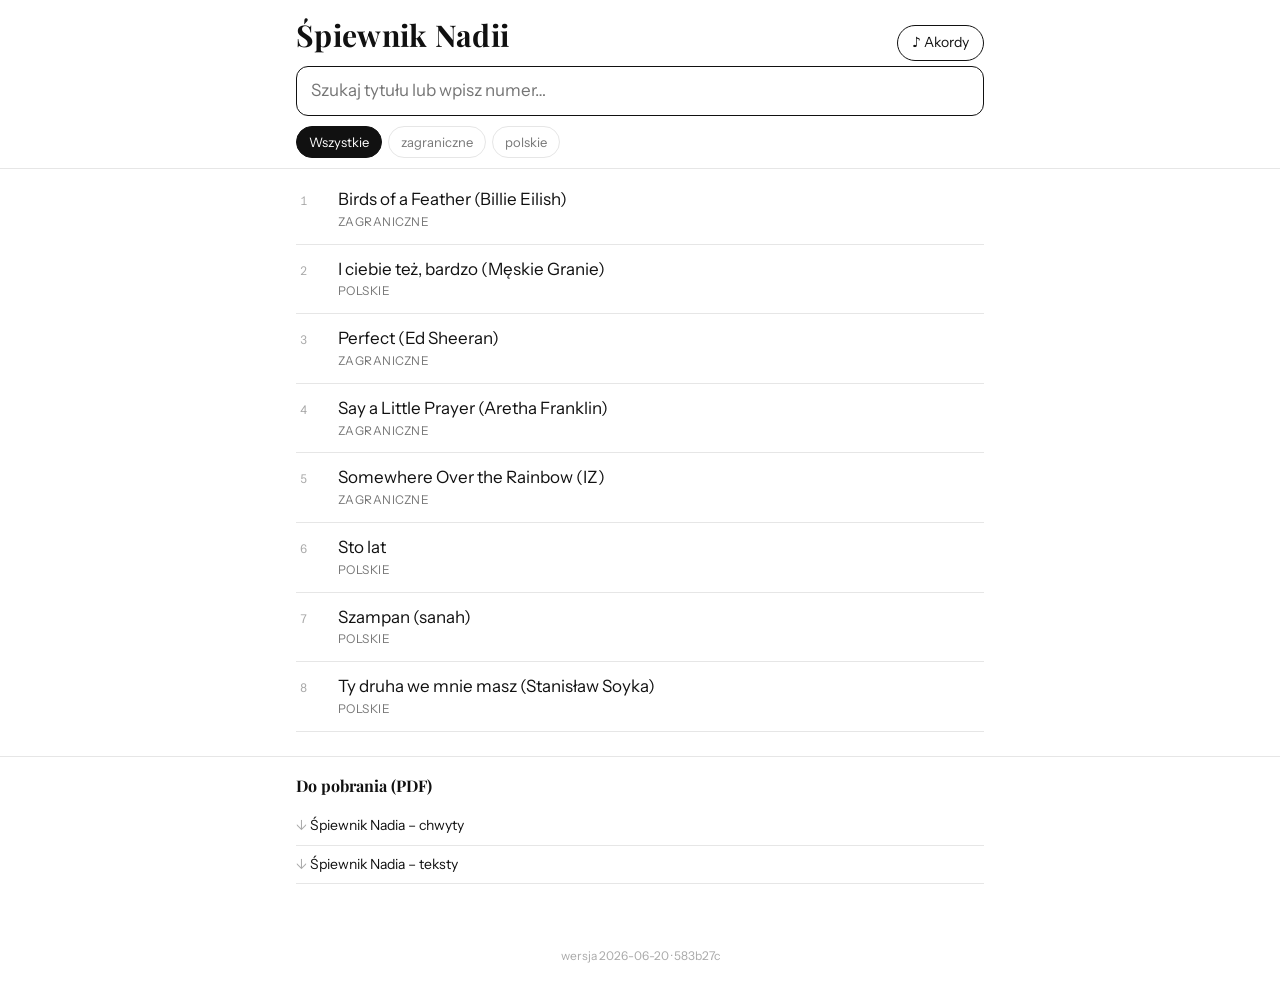
==== commit db3d2cbe: "Regen" ====
--- a/docs/18-nadia/index.html
+++ b/docs/18-nadia/index.html
@@ -17,7 +17,7 @@
 </div></header>
 <main class="wrap"><div id="list" class="list"></div></main>
 <section class="downloads"><div class="wrap"><h2>Do pobrania (PDF)</h2><a href="pdf/Śpiewnik Nadia – chwyty.pdf" download>Śpiewnik Nadia – chwyty</a><a href="pdf/Śpiewnik Nadia – teksty.pdf" download>Śpiewnik Nadia – teksty</a></div></section>
-<footer class="sitever"><div class="wrap">wersja 2026-06-20 · aafef9f</div></footer>
+<footer class="sitever"><div class="wrap">wersja 2026-06-20 · 583b27c</div></footer>
 <div id="songview" class="songview" hidden>
   <div class="songbar">
     <button id="back" class="iconbtn" aria-label="Wróć do listy">‹ Lista</button>
@@ -39,7 +39,7 @@
   </div>
   <article id="chordsbody" class="chordsbody"></article>
 </div>
-<script>window.SONGS=[{"nr":1,"title":"Birds of a Feather (Billie Eilish)","section":"zagraniczne","keyfmt":"C-dur","q":"birds of a feather (billie eilish)","html":"<div class=\"ln\">[Intro]</div><div class=\"ln chordline\"><span class=\"ch\">C</span></div><div class=\"ln\"> (I want you to stay)</div><div class=\"ln blank\"></div><div class=\"ln\">[Verse 1]</div><div class=\"ln chordline\">              <span class=\"ch\">C</span></div><div class=\"ln\">I want you to stay</div><div class=\"ln chordline\">                <span class=\"ch\">a</span></div><div class=\"ln\">&#x27;Til I&#x27;m in the grave</div><div class=\"ln chordline\">            <span class=\"ch\">d</span></div><div class=\"ln\">&#x27;Til I rot away, dead and buried</div><div class=\"ln chordline\">                <span class=\"ch\">G</span></div><div class=\"ln\">&#x27;Til I&#x27;m in the casket you carry</div><div class=\"ln chordline\">                     <span class=\"ch\">C</span></div><div class=\"ln\">If you go, I&#x27;m goin&#x27; too, uh</div><div class=\"ln chordline\">                     <span class=\"ch\">a</span></div><div class=\"ln\">&#x27;Cause it was always you (Alright)</div><div class=\"ln chordline\">                   <span class=\"ch\">d</span></div><div class=\"ln\">And if I&#x27;m turnin&#x27; blue, please don&#x27;t save me</div><div class=\"ln chordline\">                <span class=\"ch\">G</span></div><div class=\"ln\">Nothin&#x27; left to lose without my baby</div><div class=\"ln blank\"></div><div class=\"ln\">[Refrain]</div><div class=\"ln chordline\"><span class=\"ch\">C</span>                                                    <span class=\"ch\">a</span></div><div class=\"ln\"> Birds of a feather, we should stick together, I know</div><div class=\"ln blank\"></div><div class=\"ln\">I said I&#x27;d never think I wasn&#x27;t better alone</div><div class=\"ln chordline\"><span class=\"ch\">d</span></div><div class=\"ln\">  Can&#x27;t change the weather, might not be forever</div><div class=\"ln chordline\">       <span class=\"ch\">G</span></div><div class=\"ln\">But if it&#x27;s forever, it&#x27;s even better</div><div class=\"ln blank\"></div><div class=\"ln\">[Pre-Chorus]</div><div class=\"ln chordline\"><span class=\"ch\">C</span>                                 <span class=\"ch\">a</span></div><div class=\"ln\"> And I don&#x27;t know what I&#x27;m cryin&#x27; for</div><div class=\"ln chordline\">                               <span class=\"ch\">d</span></div><div class=\"ln\">I don&#x27;t think I could love you more</div><div class=\"ln chordline\">                                 <span class=\"ch\">G</span></div><div class=\"ln\">It might not be long, but, baby, I</div><div class=\"ln blank\"></div><div class=\"ln\">[Chorus]</div><div class=\"ln chordline\">                                  <span class=\"ch\">C</span></div><div class=\"ln\">I&#x27;ll love you &#x27;til the day that I die</div><div class=\"ln chordline\">                    <span class=\"ch\">a</span></div><div class=\"ln\">&#x27;Til the day that I die</div><div class=\"ln chordline\">                         <span class=\"ch\">d</span></div><div class=\"ln\">&#x27;Til the light leaves my eyes</div><div class=\"ln chordline\">                    <span class=\"ch\">G</span></div><div class=\"ln\">&#x27;Til the day that I die</div><div class=\"ln blank\"></div><div class=\"ln\">[Verse 2]</div><div class=\"ln chordline\">              <span class=\"ch\">C</span></div><div class=\"ln\">I want you to see, <span class=\"ch\">hmm</span></div><div class=\"ln chordline\">                <span class=\"ch\">a</span></div><div class=\"ln\">How you look to me, <span class=\"ch\">hmm</span></div><div class=\"ln chordline\">               <span class=\"ch\">d</span></div><div class=\"ln\">You wouldn&#x27;t believe if I told ya</div><div class=\"ln chordline\">                   <span class=\"ch\">G</span></div><div class=\"ln\">You would keep the compliments I throw ya</div><div class=\"ln chordline\">                      <span class=\"ch\">C</span></div><div class=\"ln\">But you&#x27;re so full of shit, uh</div><div class=\"ln chordline\">               <span class=\"ch\">a</span></div><div class=\"ln\">Tell me it&#x27;s a bit, oh</div><div class=\"ln chordline\">                  <span class=\"ch\">d</span></div><div class=\"ln\">Say you don&#x27;t see it, your mind&#x27;s polluted</div><div class=\"ln chordline\">              <span class=\"ch\">G</span></div><div class=\"ln\">Say you wanna quit, don&#x27;t be stupid</div><div class=\"ln blank\"></div><div class=\"ln\">[Pre-Chorus]</div><div class=\"ln chordline\"><span class=\"ch\">C</span>                                 <span class=\"ch\">a</span></div><div class=\"ln\"> And I don&#x27;t know what I&#x27;m cryin&#x27; for</div><div class=\"ln chordline\">                               <span class=\"ch\">d</span></div><div class=\"ln\">I don&#x27;t think I could love you more</div><div class=\"ln chordline\">                              <span class=\"ch\">G</span></div><div class=\"ln\">Might not be long, but, baby, I</div><div class=\"ln chordline\">                    <span class=\"ch\">C</span></div><div class=\"ln\">Don&#x27;t wanna say goodbye</div><div class=\"ln blank\"></div><div class=\"ln\">[Chorus]</div><div class=\"ln chordline\">                                                      <span class=\"ch\">a</span></div><div class=\"ln\">Birds of a feather, we should stick together, I know</div><div class=\"ln chordline\">                                                   <span class=\"ch\">d</span></div><div class=\"ln\">I said I&#x27;d never think I wasn&#x27;t better alone</div><div class=\"ln chordline\">                                                <span class=\"ch\">G</span></div><div class=\"ln\">Can&#x27;t change the weather, might not be forever</div><div class=\"ln blank\"></div><div class=\"ln\">But if it&#x27;s forever, it&#x27;s even better</div><div class=\"ln blank\"></div><div class=\"ln\">[Post-Chorus]</div><div class=\"ln chordline\"><span class=\"ch\">C</span>                      <span class=\"ch\">a</span></div><div class=\"ln\"> I knew you in another life</div><div class=\"ln chordline\">                               <span class=\"ch\">d</span></div><div class=\"ln\">You had that same look in your eyes</div><div class=\"ln chordline\">                            <span class=\"ch\">G</span></div><div class=\"ln\">I love you, don&#x27;t act so surprised</div><div class=\"ln blank\"></div><div class=\"ln\">[Outro]</div><div class=\"ln chordline\"><span class=\"ch\">C</span> <span class=\"ch\">a</span> <span class=\"ch\">d</span> <span class=\"ch\">G</span></div>"},{"nr":2,"title":"I ciebie też, bardzo (Męskie Granie)","section":"polskie","keyfmt":"g-moll","q":"i ciebie tez, bardzo (meskie granie)","html":"<div class=\"ln\">[Zwrotka 1]</div><div class=\"ln chordline\"><span class=\"ch\">B</span></div><div class=\"ln\">  Otwieram oczy, idę</div><div class=\"ln chordline\"><span class=\"ch\">d</span></div><div class=\"ln\">  Widzę na jeden metr</div><div class=\"ln chordline\"><span class=\"ch\">B</span>                      <span class=\"ch\">d</span></div><div class=\"ln\">  Skoszona trawa, nudny dzień</div><div class=\"ln chordline\"><span class=\"ch\">B</span></div><div class=\"ln\">  Chyba po drodze minę</div><div class=\"ln chordline\"><span class=\"ch\">d</span></div><div class=\"ln\">  Stary znajomy brzeg</div><div class=\"ln chordline\"><span class=\"ch\">B</span>                       <span class=\"ch\">d</span></div><div class=\"ln\">  Za chwilę mamy spotkać się</div><div class=\"ln blank\"></div><div class=\"ln\">[Pre-chorus]</div><div class=\"ln\">Es</div><div class=\"ln\">Podaj rękę szybko padaj</div><div class=\"ln chordline\">                              <span class=\"ch\">B</span></div><div class=\"ln\">Nie dam rady w kilku słowach, wiesz</div><div class=\"ln\">Es</div><div class=\"ln\">Szkoda czasu, noc niemłoda</div><div class=\"ln chordline\">                              <span class=\"ch\">g</span>       <span class=\"ch\">F</span></div><div class=\"ln\">Musisz wiedzieć, że ja ciebie też</div><div class=\"ln blank\"></div><div class=\"ln\">[Refren]</div><div class=\"ln chordline\">             <span class=\"ch\">c</span>                  <span class=\"ch\">F</span></div><div class=\"ln\">Wiem, że nie chce się już dłużej bać</div><div class=\"ln\">         g            F           Es</div><div class=\"ln\">Nie chce tańczyć do melodii, którą znam</div><div class=\"ln chordline\">       <span class=\"ch\">c</span>                     <span class=\"ch\">F</span></div><div class=\"ln\">Jestem wolny, już mnie porwał wiatr</div><div class=\"ln\">  g          F       Es                    <span class=\"ch\">d</span> <span class=\"ch\">B</span></div><div class=\"ln\">Daleko, gdzie mleko rozlewa się wśród gwiazd</div><div class=\"ln blank\"></div><div class=\"ln\">[Zwrotka 2]</div><div class=\"ln\">Weszłam na jedną chwilę</div><div class=\"ln chordline\"><span class=\"ch\">d</span></div><div class=\"ln\">  Zostałam kilka lat</div><div class=\"ln chordline\"><span class=\"ch\">B</span>                         <span class=\"ch\">d</span></div><div class=\"ln\">  Strachy trzymały mnie za kark</div><div class=\"ln chordline\"><span class=\"ch\">B</span></div><div class=\"ln\">  Otwieram oczy idę</div><div class=\"ln chordline\"><span class=\"ch\">d</span></div><div class=\"ln\">  Przede mną stoisz ty</div><div class=\"ln chordline\"><span class=\"ch\">B</span>                    <span class=\"ch\">d</span></div><div class=\"ln\">  Zielona trawa dobre dni</div><div class=\"ln blank\"></div><div class=\"ln\">[Pre-chorus]</div><div class=\"ln\">Es</div><div class=\"ln\">Podam rękę szybko podam</div><div class=\"ln chordline\">                                 <span class=\"ch\">B</span></div><div class=\"ln\">Nie martw się, noc jeszcze młoda jest</div><div class=\"ln\">Es</div><div class=\"ln\">Szkoda czasu, mi nie szkoda</div><div class=\"ln chordline\">                              <span class=\"ch\">g</span>   <span class=\"ch\">F</span> <span class=\"ch\">c</span></div><div class=\"ln\">Musisz wiedzieć, że ja ciebie też</div><div class=\"ln blank\"></div><div class=\"ln\">[Bridge]</div><div class=\"ln chordline\">                <span class=\"ch\">F</span>    <span class=\"ch\">g</span></div><div class=\"ln\">I ciebie też, bardzo</div><div class=\"ln\">  F             Es   <span class=\"ch\">c</span></div><div class=\"ln\">I ciebie też, bardzo</div><div class=\"ln chordline\">               <span class=\"ch\">F</span>    <span class=\"ch\">g</span></div><div class=\"ln\">I ciebie też, bardzo</div><div class=\"ln\">  F             Es</div><div class=\"ln\">I ciebie też, bardzo</div><div class=\"ln blank\"></div><div class=\"ln\">[Refren]</div><div class=\"ln chordline\">        <span class=\"ch\">c</span>                      <span class=\"ch\">F</span></div><div class=\"ln\">Wiem że nie chce się już dłużej bać</div><div class=\"ln\">         g            F           Es</div><div class=\"ln\">Nie chce tańczyć do melodii, którą znam</div><div class=\"ln chordline\">       <span class=\"ch\">c</span>                    <span class=\"ch\">F</span></div><div class=\"ln\">Jestem wolny już mnie porwał wiatr</div><div class=\"ln\"> g           F        Es</div><div class=\"ln\">Daleko, gdzie mleko rozlewa się</div><div class=\"ln blank\"></div><div class=\"ln chordline\">            <span class=\"ch\">c</span>                  <span class=\"ch\">F</span></div><div class=\"ln\">Wiem że nie chce się już dłużej bać</div><div class=\"ln\">         g            F           Es</div><div class=\"ln\">Nie chce tańczyć do melodii, którą znam</div><div class=\"ln chordline\">       <span class=\"ch\">c</span>                    <span class=\"ch\">F</span></div><div class=\"ln\">Jestem wolny już mnie porwał wiatr</div><div class=\"ln\">   g         F       Es                     <span class=\"ch\">d</span></div><div class=\"ln\">Daleko, gdzie mleko rozlewa się wśród gwiazd</div><div class=\"ln blank\"></div><div class=\"ln\">[Outro]</div><div class=\"ln chordline\"><span class=\"ch\">B</span></div>"},{"nr":3,"title":"Perfect (Ed Sheeran)","section":"zagraniczne","keyfmt":"G-dur (capo 1)","q":"perfect (ed sheeran)","html":"<div class=\"ln chordline\">Capo 1st fret</div><div class=\"ln blank\"></div><div class=\"ln\">[Intro]</div><div class=\"ln chordline\"><span class=\"ch\">G</span></div><div class=\"ln blank\"></div><div class=\"ln\">[Verse 1]</div><div class=\"ln chordline\">          <span class=\"ch\">G</span>        <span class=\"ch\">e</span></div><div class=\"ln\">I found a love for me</div><div class=\"ln chordline\">              <span class=\"ch\">C</span>                            <span class=\"ch\">D</span></div><div class=\"ln\">Darling, just dive right in, and follow my lead</div><div class=\"ln chordline\">                <span class=\"ch\">G</span>          <span class=\"ch\">e</span></div><div class=\"ln\">Well, I found a girl beautiful and sweet</div><div class=\"ln chordline\">        <span class=\"ch\">C</span>                                     <span class=\"ch\">D</span></div><div class=\"ln\">I never knew you were the someone waiting for me</div><div class=\"ln blank\"></div><div class=\"ln\">[Pre-Chorus]</div><div class=\"ln chordline\">                                <span class=\"ch\">G</span></div><div class=\"ln\">Cause we were just kids when we fell in love</div><div class=\"ln chordline\">            <span class=\"ch\">e</span>                      <span class=\"ch\">C</span>                <span class=\"ch\">G</span>  <span class=\"ch\">D</span></div><div class=\"ln\">Not knowing what it was, I will not give you up this ti-ime</div><div class=\"ln chordline\">             <span class=\"ch\">G</span>                           <span class=\"ch\">e</span></div><div class=\"ln\">Darling just kiss me slow, your heart is all I own</div><div class=\"ln chordline\">            <span class=\"ch\">C</span>                     <span class=\"ch\">D</span></div><div class=\"ln\">And in your eyes you&#x27;re holding mine</div><div class=\"ln blank\"></div><div class=\"ln\">[Chorus]</div><div class=\"ln chordline\">      <span class=\"ch\">e</span>   <span class=\"ch\">C</span>             <span class=\"ch\">G</span>          <span class=\"ch\">D</span>              <span class=\"ch\">e</span></div><div class=\"ln\">Baby, I&#x27;m dancing in the dark, with you between my arms</div><div class=\"ln chordline\"><span class=\"ch\">C</span>                <span class=\"ch\">G</span>     <span class=\"ch\">D</span>                <span class=\"ch\">e</span></div><div class=\"ln\">Barefoot on the grass, listening to our favourite song</div><div class=\"ln chordline\">          <span class=\"ch\">C</span>                <span class=\"ch\">G</span>                 <span class=\"ch\">D</span>              <span class=\"ch\">e</span></div><div class=\"ln\">When you said you looked a mess, I whispered underneath my breath</div><div class=\"ln chordline\">         <span class=\"ch\">C</span>                <span class=\"ch\">G</span>        <span class=\"ch\">D</span>          <span class=\"ch\">G</span></div><div class=\"ln\">But you heard it, darling you look perfect tonight</div><div class=\"ln blank\"></div><div class=\"ln\">|(G) <span class=\"ch\">D/Fis</span> <span class=\"ch\">e</span> <span class=\"ch\">D</span> <span class=\"ch\">|</span> <span class=\"ch\">C</span>  <span class=\"ch\">D</span>  <span class=\"ch\">|</span></div><div class=\"ln blank\"></div><div class=\"ln\">[Verse 2]</div><div class=\"ln chordline\">                <span class=\"ch\">G</span>                    <span class=\"ch\">e</span></div><div class=\"ln\">Well, I found a woman, stronger than anyone I know</div><div class=\"ln chordline\">              <span class=\"ch\">C</span>                                          <span class=\"ch\">D</span></div><div class=\"ln\">She shares my dreams, I hope that someday I&#x27;ll share her home</div><div class=\"ln chordline\">           <span class=\"ch\">G</span>             <span class=\"ch\">e</span></div><div class=\"ln\">I found a love, to carry more than just my secrets</div><div class=\"ln chordline\">         <span class=\"ch\">C</span>                              <span class=\"ch\">D</span></div><div class=\"ln\">To carry love, to carry children of our own</div><div class=\"ln blank\"></div><div class=\"ln\">[Pre-Chorus]</div><div class=\"ln chordline\">                             <span class=\"ch\">G</span>                     <span class=\"ch\">e</span></div><div class=\"ln\">We are still kids, but we&#x27;re so in love, fighting against all odds</div><div class=\"ln chordline\">             <span class=\"ch\">C</span>               <span class=\"ch\">G</span>  <span class=\"ch\">D</span></div><div class=\"ln\">I know we&#x27;ll be alright this ti-ime</div><div class=\"ln chordline\">             <span class=\"ch\">G</span>                              <span class=\"ch\">e</span></div><div class=\"ln\">Darling just hold my hand, be my girl, I&#x27;ll be your man</div><div class=\"ln chordline\">         <span class=\"ch\">C</span>               <span class=\"ch\">D</span></div><div class=\"ln\">I see my future in your eyes</div><div class=\"ln blank\"></div><div class=\"ln\">[Chorus]</div><div class=\"ln chordline\">      <span class=\"ch\">e</span>   <span class=\"ch\">C</span>              <span class=\"ch\">G</span>         <span class=\"ch\">D</span>              <span class=\"ch\">e</span></div><div class=\"ln\">Baby, I&#x27;m dancing in the dark, with you between my arms</div><div class=\"ln chordline\"><span class=\"ch\">C</span>                <span class=\"ch\">G</span>     <span class=\"ch\">D</span>                <span class=\"ch\">e</span></div><div class=\"ln\">Barefoot on the grass, listening to our favourite song</div><div class=\"ln chordline\">        <span class=\"ch\">C</span>                <span class=\"ch\">G</span>                <span class=\"ch\">D</span></div><div class=\"ln\">When I saw you in that dress, looking so beautiful</div><div class=\"ln chordline\">  <span class=\"ch\">e</span>       <span class=\"ch\">C</span>                  <span class=\"ch\">G</span>        <span class=\"ch\">D</span>          <span class=\"ch\">G</span></div><div class=\"ln\">I don&#x27;t deserve this, darling you look perfect tonight</div><div class=\"ln blank\"></div><div class=\"ln\">[Interlude]</div><div class=\"ln\">|(G) | G | e | % <span class=\"ch\">|</span></div><div class=\"ln\">| C  | % | D  | % <span class=\"ch\">|</span></div><div class=\"ln blank\"></div><div class=\"ln\">[Chorus]</div><div class=\"ln chordline\">      <span class=\"ch\">e</span>   <span class=\"ch\">C</span>              <span class=\"ch\">G</span>         <span class=\"ch\">D</span>              <span class=\"ch\">e</span></div><div class=\"ln\">Baby, I&#x27;m dancing in the dark, with you between my arms</div><div class=\"ln chordline\"><span class=\"ch\">C</span>                <span class=\"ch\">G</span>     <span class=\"ch\">D</span>                <span class=\"ch\">e</span></div><div class=\"ln\">Barefoot on the grass, listening to our favourite song</div><div class=\"ln chordline\">        <span class=\"ch\">C</span>              <span class=\"ch\">G</span>               <span class=\"ch\">D</span>             <span class=\"ch\">e</span></div><div class=\"ln\">I have faith in what I see, now I know I have met an angel</div><div class=\"ln chordline\">    <span class=\"ch\">C</span>          <span class=\"ch\">G</span>         <span class=\"ch\">D</span></div><div class=\"ln\">In person, and she looks perfect</div>"},{"nr":4,"title":"Say a Little Prayer (Aretha Franklin)","section":"zagraniczne","keyfmt":"e-moll","q":"say a little prayer (aretha franklin)","html":"<div class=\"ln\">[Intro]</div><div class=\"ln chordline\"><span class=\"ch\">e</span></div><div class=\"ln blank\"></div><div class=\"ln\">[Verse 1]</div><div class=\"ln chordline\"><span class=\"ch\">e</span>                <span class=\"ch\">a</span></div><div class=\"ln\">The moment I wake up</div><div class=\"ln chordline\">             <span class=\"ch\">D</span>        <span class=\"ch\">G</span></div><div class=\"ln\">Before I put on my makeup</div><div class=\"ln chordline\">   <span class=\"ch\">C</span>                      <span class=\"ch\">H</span></div><div class=\"ln\">I say a little prayer for you</div><div class=\"ln chordline\"><span class=\"ch\">e</span>              <span class=\"ch\">a</span></div><div class=\"ln\">While combing my hair, now</div><div class=\"ln chordline\">                     <span class=\"ch\">D</span>       <span class=\"ch\">G</span></div><div class=\"ln\">And wondering what dress to wear, now</div><div class=\"ln chordline\">   <span class=\"ch\">C</span>                  <span class=\"ch\">H</span></div><div class=\"ln\">I say a little prayer for you</div><div class=\"ln blank\"></div><div class=\"ln\">[Chorus]</div><div class=\"ln chordline\">   <span class=\"ch\">C</span>        <span class=\"ch\">D</span>            <span class=\"ch\">D</span>          <span class=\"ch\">e</span></div><div class=\"ln\">Forever and ever, you&#x27;ll stay in my heart</div><div class=\"ln chordline\">    <span class=\"ch\">G</span>       <span class=\"ch\">h</span></div><div class=\"ln\">and I will love you</div><div class=\"ln chordline\">   <span class=\"ch\">C</span>        <span class=\"ch\">D</span>        <span class=\"ch\">D</span>          <span class=\"ch\">e</span></div><div class=\"ln\">Forever and ever, we never will part</div><div class=\"ln chordline\">    <span class=\"ch\">G</span>        <span class=\"ch\">h</span></div><div class=\"ln\">Oh, how I&#x27;ll love you</div><div class=\"ln chordline\">  <span class=\"ch\">C</span>         <span class=\"ch\">D</span>              <span class=\"ch\">D</span>           <span class=\"ch\">e</span></div><div class=\"ln\">Together, together, that&#x27;s how it must be</div><div class=\"ln chordline\">    <span class=\"ch\">G</span>       <span class=\"ch\">h</span></div><div class=\"ln\">To live without you</div><div class=\"ln chordline\">      <span class=\"ch\">C</span>         <span class=\"ch\">a</span>             <span class=\"ch\">H</span></div><div class=\"ln\">Would only mean heartbreak for me</div><div class=\"ln blank\"></div><div class=\"ln\">[Verse 2]</div><div class=\"ln chordline\"><span class=\"ch\">e</span>             <span class=\"ch\">a</span></div><div class=\"ln\">I run for the bus, dear</div><div class=\"ln chordline\">                <span class=\"ch\">D</span>       <span class=\"ch\">G</span></div><div class=\"ln\">While riding I think of us, dear</div><div class=\"ln chordline\"><span class=\"ch\">C</span>                         <span class=\"ch\">H</span></div><div class=\"ln\">I say a little prayer for you</div><div class=\"ln chordline\"><span class=\"ch\">e</span>            <span class=\"ch\">a</span></div><div class=\"ln\">At work I just take time</div><div class=\"ln chordline\">                   <span class=\"ch\">D</span>       <span class=\"ch\">G</span></div><div class=\"ln\">And all through my coffee break-time</div><div class=\"ln chordline\">   <span class=\"ch\">C</span>                      <span class=\"ch\">H</span></div><div class=\"ln\">I say a little prayer for you</div><div class=\"ln blank\"></div><div class=\"ln\">[Chorus]</div><div class=\"ln chordline\">   <span class=\"ch\">C</span>        <span class=\"ch\">D</span>            <span class=\"ch\">D</span>          <span class=\"ch\">e</span></div><div class=\"ln\">Forever and ever, you&#x27;ll stay in my heart</div><div class=\"ln chordline\">    <span class=\"ch\">G</span>       <span class=\"ch\">h</span></div><div class=\"ln\">and I will love you</div><div class=\"ln chordline\">   <span class=\"ch\">C</span>        <span class=\"ch\">D</span>        <span class=\"ch\">D</span>          <span class=\"ch\">e</span></div><div class=\"ln\">Forever and ever, we never will part</div><div class=\"ln chordline\">     <span class=\"ch\">G</span>       <span class=\"ch\">h</span></div><div class=\"ln\">Oh, how I&#x27;ll love you</div><div class=\"ln chordline\">  <span class=\"ch\">C</span>         <span class=\"ch\">D</span>              <span class=\"ch\">D</span>           <span class=\"ch\">e</span></div><div class=\"ln\">Together, together, that&#x27;s how it must be</div><div class=\"ln chordline\">    <span class=\"ch\">G</span>       <span class=\"ch\">h</span></div><div class=\"ln\">To live without you</div><div class=\"ln chordline\">      <span class=\"ch\">C</span>         <span class=\"ch\">a</span>             <span class=\"ch\">H</span></div><div class=\"ln\">Would only mean heartbreak for me</div><div class=\"ln blank\"></div><div class=\"ln\">[Bridge]</div><div class=\"ln chordline\"><span class=\"ch\">e</span>             <span class=\"ch\">a</span></div><div class=\"ln\">My darling, believe me</div><div class=\"ln chordline\">                   <span class=\"ch\">D</span></div><div class=\"ln\">For me there is no one</div><div class=\"ln chordline\">     <span class=\"ch\">G</span></div><div class=\"ln\">But you...</div><div class=\"ln chordline\">              <span class=\"ch\">e</span></div><div class=\"ln\">Please love me too</div><div class=\"ln chordline\">                 <span class=\"ch\">G</span></div><div class=\"ln\">I&#x27;m in love with you</div><div class=\"ln blank\"></div><div class=\"ln\">Answer my prayer now, baby</div><div class=\"ln chordline\">                <span class=\"ch\">e</span></div><div class=\"ln\">Say you love me too</div>"},{"nr":5,"title":"Somewhere Over the Rainbow (IZ)","section":"zagraniczne","keyfmt":"F-dur","q":"somewhere over the rainbow (iz)","html":"<div class=\"ln\">[Intro]</div><div class=\"ln chordline\"><span class=\"ch\">F</span>  <span class=\"ch\">Fmaj7</span>  <span class=\"ch\">d</span>  <span class=\"ch\">B</span>  <span class=\"ch\">F</span>  <span class=\"ch\">C</span></div><div class=\"ln chordline\"><span class=\"ch\">d</span>  <span class=\"ch\">B</span>  <span class=\"ch\">Badd9</span> <span class=\"ch\">B</span></div><div class=\"ln blank\"></div><div class=\"ln\">Intro part 2:</div><div class=\"ln chordline\"><span class=\"ch\">F</span>  <span class=\"ch\">a</span>  <span class=\"ch\">B</span>  <span class=\"ch\">F</span></div><div class=\"ln\">Oooo, oooo, oooo...</div><div class=\"ln chordline\"><span class=\"ch\">B</span>  <span class=\"ch\">A7</span>  <span class=\"ch\">d</span>  <span class=\"ch\">B</span></div><div class=\"ln\">Oooo, oooo, oooo...</div><div class=\"ln blank\"></div><div class=\"ln\">[Verse]</div><div class=\"ln chordline\"><span class=\"ch\">F</span>         <span class=\"ch\">a</span></div><div class=\"ln\">Somewhere over the rainbow</div><div class=\"ln chordline\"><span class=\"ch\">B</span>         <span class=\"ch\">F</span></div><div class=\"ln\">   Way up high</div><div class=\"ln chordline\"><span class=\"ch\">B</span>       <span class=\"ch\">F</span></div><div class=\"ln\">And the dreams that you dream of</div><div class=\"ln chordline\"><span class=\"ch\">C</span>          <span class=\"ch\">d</span>      <span class=\"ch\">B</span></div><div class=\"ln\">Once in a lullaby...</div><div class=\"ln blank\"></div><div class=\"ln chordline\">     <span class=\"ch\">F</span>        <span class=\"ch\">a</span></div><div class=\"ln\">Oh, somewhere over the rainbow</div><div class=\"ln chordline\"><span class=\"ch\">B</span>             <span class=\"ch\">F</span></div><div class=\"ln\">   Blue birds fly</div><div class=\"ln chordline\"><span class=\"ch\">B</span>        <span class=\"ch\">F</span></div><div class=\"ln\">And the dreams that you dream of</div><div class=\"ln chordline\"><span class=\"ch\">C</span>                     <span class=\"ch\">d</span>    <span class=\"ch\">B</span></div><div class=\"ln\">Dreams really do come true...</div><div class=\"ln blank\"></div><div class=\"ln chordline\">     <span class=\"ch\">F</span></div><div class=\"ln\">Someday I&#x27;ll wish upon a star</div><div class=\"ln chordline\"><span class=\"ch\">C</span>                                  <span class=\"ch\">d</span>   <span class=\"ch\">B</span></div><div class=\"ln\">Wake up where the clouds are far behind me</div><div class=\"ln chordline\">      <span class=\"ch\">F</span></div><div class=\"ln\">Where trouble melts like lemon drops</div><div class=\"ln chordline\"><span class=\"ch\">C</span></div><div class=\"ln\">High above the chimney tops</div><div class=\"ln chordline\">       <span class=\"ch\">d</span>           <span class=\"ch\">B</span></div><div class=\"ln\">That&#x27;s where you&#x27;ll find me</div><div class=\"ln chordline\">    <span class=\"ch\">F</span>         <span class=\"ch\">a</span></div><div class=\"ln\">Oh, somewhere over the rainbow</div><div class=\"ln chordline\"><span class=\"ch\">B</span>             <span class=\"ch\">F</span></div><div class=\"ln\">   Blue birds fly</div><div class=\"ln chordline\"><span class=\"ch\">B</span>       <span class=\"ch\">F</span></div><div class=\"ln\">And the dream that you dare to</div><div class=\"ln chordline\"><span class=\"ch\">C</span>               <span class=\"ch\">d</span>   <span class=\"ch\">B</span></div><div class=\"ln\">Why oh why can&#x27;t I...</div><div class=\"ln blank\"></div><div class=\"ln chordline\">     <span class=\"ch\">F</span></div><div class=\"ln\">Someday I&#x27;ll wish upon a star</div><div class=\"ln chordline\"><span class=\"ch\">C</span>                                  <span class=\"ch\">d</span>   <span class=\"ch\">B</span></div><div class=\"ln\">Wake up where the clouds are far behind me</div><div class=\"ln chordline\">      <span class=\"ch\">F</span></div><div class=\"ln\">Where trouble melts like lemon drops</div><div class=\"ln chordline\"><span class=\"ch\">C</span></div><div class=\"ln\">High above the chimney tops</div><div class=\"ln chordline\">       <span class=\"ch\">d</span>           <span class=\"ch\">B</span></div><div class=\"ln\">That&#x27;s where you&#x27;ll find me</div><div class=\"ln chordline\">    <span class=\"ch\">F</span>         <span class=\"ch\">a</span></div><div class=\"ln\">Oh, somewhere over the rainbow</div><div class=\"ln chordline\"><span class=\"ch\">B</span>          <span class=\"ch\">F</span></div><div class=\"ln\">   Way up high</div><div class=\"ln chordline\"><span class=\"ch\">B</span>       <span class=\"ch\">F</span></div><div class=\"ln\">And the dreams that you dare to</div><div class=\"ln chordline\">  <span class=\"ch\">C</span>         <span class=\"ch\">d</span>   <span class=\"ch\">B</span></div><div class=\"ln\">Why oh why can&#x27;t I</div><div class=\"ln blank\"></div><div class=\"ln\">[Outro]</div><div class=\"ln chordline\"><span class=\"ch\">F</span>  <span class=\"ch\">a</span>  <span class=\"ch\">B</span>  <span class=\"ch\">F</span></div><div class=\"ln\">Oooo, oooo, oooo...</div><div class=\"ln chordline\"><span class=\"ch\">B</span>  <span class=\"ch\">A7</span>  <span class=\"ch\">d</span>  <span class=\"ch\">B</span></div><div class=\"ln\">Oooo, oooo, oooo...</div>"},{"nr":6,"title":"Sto lat","section":"polskie","keyfmt":"C-dur","q":"sto lat","html":"<div class=\"ln\">[Zwrotka 1]</div><div class=\"ln chordline\"><span class=\"ch\">C</span>                                  <span class=\"ch\">G</span></div><div class=\"ln\">Sto lat, sto lat, niech żyje, żyje nam</div><div class=\"ln chordline\"><span class=\"ch\">G</span>                                  <span class=\"ch\">C</span></div><div class=\"ln\">Sto lat, sto lat, niech żyje, żyje nam</div><div class=\"ln chordline\"><span class=\"ch\">C</span>                                          <span class=\"ch\">F</span></div><div class=\"ln\">Jeszcze raz, jeszcze raz, niech żyje, żyje nam</div><div class=\"ln chordline\"><span class=\"ch\">G</span>          <span class=\"ch\">C</span></div><div class=\"ln\">Niech żyje nam</div><div class=\"ln blank\"></div><div class=\"ln\">[Zwrotka 2]</div><div class=\"ln chordline\"><span class=\"ch\">C</span></div><div class=\"ln\">Niech mu gwiazdka pomyślności</div><div class=\"ln chordline\"><span class=\"ch\">F</span>           <span class=\"ch\">C</span></div><div class=\"ln\">Nigdy nie zagaśnie</div><div class=\"ln chordline\"><span class=\"ch\">F</span>           <span class=\"ch\">C</span></div><div class=\"ln\">Nigdy nie zagaśnie</div><div class=\"ln chordline\"><span class=\"ch\">G</span>            <span class=\"ch\">C</span></div><div class=\"ln\">A kto z nami nie wypije</div><div class=\"ln chordline\"><span class=\"ch\">G</span>               <span class=\"ch\">C</span></div><div class=\"ln\">Niech go piorun trzaśnie</div><div class=\"ln chordline\"><span class=\"ch\">G</span>            <span class=\"ch\">C</span></div><div class=\"ln\">A kto z nami nie wypije</div><div class=\"ln chordline\"><span class=\"ch\">G</span>               <span class=\"ch\">C</span></div><div class=\"ln\">Niech go piorun trzaśnie</div><div class=\"ln blank\"></div><div class=\"ln\">[Zwrotka 3]</div><div class=\"ln chordline\">  <span class=\"ch\">C</span>               <span class=\"ch\">G</span></div><div class=\"ln\">I jeszcze jeden i jeszcze raz</div><div class=\"ln chordline\">                       <span class=\"ch\">C</span></div><div class=\"ln\">Sto lat, sto lat niech żyje nam</div><div class=\"ln chordline\">         <span class=\"ch\">F</span>        <span class=\"ch\">G</span>                  <span class=\"ch\">C</span></div><div class=\"ln\">Sto lat, sto lat, sto lat niech żyje nam</div><div class=\"ln chordline\">  <span class=\"ch\">C</span>               <span class=\"ch\">G</span></div><div class=\"ln\">I jeszcze jeden i jeszcze raz</div><div class=\"ln chordline\">                       <span class=\"ch\">C</span></div><div class=\"ln\">Sto lat, sto lat niech żyje nam</div><div class=\"ln chordline\">         <span class=\"ch\">F</span>        <span class=\"ch\">G</span>                  <span class=\"ch\">C</span></div><div class=\"ln\">Sto lat, sto lat, sto lat niech żyje nam</div><div class=\"ln blank\"></div><div class=\"ln\">[Zwrotka 4]</div><div class=\"ln chordline\"><span class=\"ch\">G</span>                 <span class=\"ch\">a</span></div><div class=\"ln\">Sto lat, sto lat, sto lat</div><div class=\"ln chordline\">         <span class=\"ch\">D</span>            <span class=\"ch\">G</span></div><div class=\"ln\">Sto lat, niechaj żyje nam</div><div class=\"ln chordline\">           <span class=\"ch\">C</span>    <span class=\"ch\">D</span>          <span class=\"ch\">G</span></div><div class=\"ln\">Niech żyje nam, niech żyje nam</div><div class=\"ln chordline\"><span class=\"ch\">e</span>                    <span class=\"ch\">a</span></div><div class=\"ln\">W zdrowiu, szczęściu, pomyślności</div><div class=\"ln chordline\"><span class=\"ch\">D</span>            <span class=\"ch\">G</span></div><div class=\"ln\">Niechaj żyje nam</div><div class=\"ln chordline\">           <span class=\"ch\">C</span>    <span class=\"ch\">D</span>          <span class=\"ch\">G</span></div><div class=\"ln\">Niech żyje nam, niech żyje nam</div><div class=\"ln chordline\"><span class=\"ch\">e</span>                    <span class=\"ch\">a</span></div><div class=\"ln\">W zdrowiu, szczęściu, pomyślności</div><div class=\"ln chordline\"><span class=\"ch\">D</span>            <span class=\"ch\">G</span></div><div class=\"ln\">Niechaj żyje nam</div>"},{"nr":7,"title":"Szampan (sanah)","section":"polskie","keyfmt":"cis-moll","q":"szampan (sanah)","html":"<div class=\"ln\">[Zwrotka 1]</div><div class=\"ln chordline\">  <span class=\"ch\">cis</span>     <span class=\"ch\">E</span></div><div class=\"ln\">Pod górkę mam</div><div class=\"ln chordline\">   <span class=\"ch\">A</span>                   <span class=\"ch\">fis</span></div><div class=\"ln\">Ale na to się pisałam,  tak czy siak</div><div class=\"ln chordline\"> <span class=\"ch\">cis</span>        <span class=\"ch\">E</span></div><div class=\"ln\">Do biegu start</div><div class=\"ln chordline\"> <span class=\"ch\">A</span>                <span class=\"ch\">fis</span></div><div class=\"ln\">Sama drogę tę wybrałam</div><div class=\"ln chordline\">         <span class=\"ch\">cis</span>    <span class=\"ch\">E</span></div><div class=\"ln\">Chciałam tak</div><div class=\"ln chordline\">       <span class=\"ch\">A</span>            <span class=\"ch\">fis</span>            <span class=\"ch\">cis</span>    <span class=\"ch\">E</span></div><div class=\"ln\">Czy na moje łzy ja znajdę jeszcze czas?</div><div class=\"ln chordline\">          <span class=\"ch\">A</span></div><div class=\"ln\">Czy na łzy ja znajdę czas?</div><div class=\"ln blank\"></div><div class=\"ln\">[Refren]</div><div class=\"ln chordline\"> <span class=\"ch\">fis</span></div><div class=\"ln\">Szampan wylewa się</div><div class=\"ln chordline\"><span class=\"ch\">A</span></div><div class=\"ln\">Toast mogę wznieść</div><div class=\"ln chordline\">      <span class=\"ch\">cis</span></div><div class=\"ln\">A ten gość mówi coś</div><div class=\"ln chordline\"><span class=\"ch\">H</span></div><div class=\"ln\">O co mu chodzi?</div><div class=\"ln chordline\"> <span class=\"ch\">fis</span></div><div class=\"ln\">Ktoś tu dissuje mnie</div><div class=\"ln chordline\"><span class=\"ch\">A</span></div><div class=\"ln\">Niech gada co chce</div><div class=\"ln chordline\">        <span class=\"ch\">cis</span></div><div class=\"ln\">A ten gość mówi coś</div><div class=\"ln chordline\"><span class=\"ch\">H</span></div><div class=\"ln\">Spoko, nie szkodzi</div><div class=\"ln chordline\"> <span class=\"ch\">fis</span>          <span class=\"ch\">A</span></div><div class=\"ln\">Zamykam oczy, byłeś uroczy</div><div class=\"ln chordline\"> <span class=\"ch\">cis</span>          <span class=\"ch\">H</span></div><div class=\"ln\">Będę udawać, że już nie boli</div><div class=\"ln chordline\"> <span class=\"ch\">fis</span></div><div class=\"ln\">Szampan wylewa się</div><div class=\"ln chordline\"><span class=\"ch\">A</span></div><div class=\"ln\">Toast mogę wznieść</div><div class=\"ln chordline\">        <span class=\"ch\">cis</span></div><div class=\"ln\">A ten gość mówi coś</div><div class=\"ln chordline\"> <span class=\"ch\">H</span></div><div class=\"ln\">O co mu chodzi?</div><div class=\"ln blank\"></div><div class=\"ln chordline\"><span class=\"ch\">fis</span>  <span class=\"ch\">A</span>  <span class=\"ch\">cis</span></div><div class=\"ln blank\"></div><div class=\"ln chordline\"> <span class=\"ch\">H</span></div><div class=\"ln\">O co mu chodzi?</div><div class=\"ln blank\"></div><div class=\"ln\">[Zwrotka 2]</div><div class=\"ln chordline\"> <span class=\"ch\">cis</span>        <span class=\"ch\">E</span></div><div class=\"ln\">I znów ten typ</div><div class=\"ln chordline\">       <span class=\"ch\">A</span>               <span class=\"ch\">fis</span></div><div class=\"ln\">On szepcze &quot;pronto, pronto musisz iść&quot;</div><div class=\"ln chordline\"> <span class=\"ch\">cis</span>           <span class=\"ch\">E</span></div><div class=\"ln\">A brak mi sił</div><div class=\"ln chordline\">           <span class=\"ch\">A</span>           <span class=\"ch\">fis</span>        <span class=\"ch\">cis</span>     <span class=\"ch\">E</span></div><div class=\"ln\">Ten szampan coś za łatwo wchodził mi</div><div class=\"ln chordline\">         <span class=\"ch\">A</span>          <span class=\"ch\">fis</span>           <span class=\"ch\">cis</span></div><div class=\"ln\">Czy na pożegnanie znajdę jeszcze czas?</div><div class=\"ln chordline\"> <span class=\"ch\">E</span>          <span class=\"ch\">A</span></div><div class=\"ln\">Spojrzę się ostatni raz</div><div class=\"ln blank\"></div><div class=\"ln\">[Refren]</div><div class=\"ln chordline\"><span class=\"ch\">fis</span></div><div class=\"ln\">Szampan wylewa się</div><div class=\"ln chordline\"><span class=\"ch\">A</span></div><div class=\"ln\">Toast mogę wznieść</div><div class=\"ln chordline\">      <span class=\"ch\">cis</span></div><div class=\"ln\">A ten gość mówi coś</div><div class=\"ln chordline\"><span class=\"ch\">H</span></div><div class=\"ln\">O co mu chodzi?</div><div class=\"ln chordline\"> <span class=\"ch\">fis</span></div><div class=\"ln\">Ktoś tu dissuje mnie</div><div class=\"ln chordline\"><span class=\"ch\">A</span></div><div class=\"ln\">Niech gada co chce</div><div class=\"ln chordline\">        <span class=\"ch\">cis</span></div><div class=\"ln\">A ten gość mówi coś</div><div class=\"ln chordline\"><span class=\"ch\">H</span></div><div class=\"ln\">Spoko, nie szkodzi</div><div class=\"ln chordline\"> <span class=\"ch\">fis</span>          <span class=\"ch\">A</span></div><div class=\"ln\">Zamykam oczy, byłeś uroczy</div><div class=\"ln chordline\"> <span class=\"ch\">cis</span>          <span class=\"ch\">H</span></div><div class=\"ln\">Będę udawać, że już nie boli</div><div class=\"ln chordline\"> <span class=\"ch\">fis</span></div><div class=\"ln\">Szampan wylewa się</div><div class=\"ln chordline\"><span class=\"ch\">A</span></div><div class=\"ln\">Toast mogę wznieść</div><div class=\"ln chordline\">        <span class=\"ch\">cis</span></div><div class=\"ln\">A ten gość mówi coś</div><div class=\"ln chordline\"> <span class=\"ch\">H</span></div><div class=\"ln\">O co mu chodzi?</div><div class=\"ln blank\"></div><div class=\"ln chordline\"><span class=\"ch\">fis</span>  <span class=\"ch\">A</span>  <span class=\"ch\">cis</span></div><div class=\"ln blank\"></div><div class=\"ln chordline\"> <span class=\"ch\">H</span></div><div class=\"ln\">O co mu chodzi?</div><div class=\"ln blank\"></div><div class=\"ln chordline\"> <span class=\"ch\">fis</span></div><div class=\"ln\">Szampan wylewa się</div><div class=\"ln chordline\"><span class=\"ch\">A</span></div><div class=\"ln\">Toast mogę wznieść</div><div class=\"ln chordline\">      <span class=\"ch\">cis</span></div><div class=\"ln\">A ten gość mówi coś</div><div class=\"ln chordline\"><span class=\"ch\">H</span></div><div class=\"ln\">O co mu chodzi?</div><div class=\"ln chordline\"> <span class=\"ch\">fis</span></div><div class=\"ln\">Ktoś tu dissuje mnie</div><div class=\"ln chordline\"><span class=\"ch\">A</span></div><div class=\"ln\">Niech gada co chce</div><div class=\"ln chordline\">        <span class=\"ch\">cis</span></div><div class=\"ln\">A ten gość mówi coś</div><div class=\"ln chordline\"><span class=\"ch\">H</span></div><div class=\"ln\">Spoko, nie szkodzi</div><div class=\"ln chordline\"> <span class=\"ch\">fis</span>          <span class=\"ch\">A</span></div><div class=\"ln\">Zamykam oczy, byłeś uroczy</div><div class=\"ln chordline\"> <span class=\"ch\">cis</span>          <span class=\"ch\">H</span></div><div class=\"ln\">Będę udawać, że już nie boli</div><div class=\"ln chordline\"> <span class=\"ch\">fis</span></div><div class=\"ln\">Szampan wylewa się</div><div class=\"ln chordline\"><span class=\"ch\">A</span></div><div class=\"ln\">Toast mogę wznieść</div><div class=\"ln chordline\">        <span class=\"ch\">cis</span></div><div class=\"ln\">A ten gość mówi coś</div><div class=\"ln chordline\"> <span class=\"ch\">H</span></div><div class=\"ln\">O co mu chodzi?</div>"}];window.CHORDS={"C-dur / a-moll":[{"name":"C","frets":["x",3,2,0,1,0],"role":"I"},{"name":"Cadd9","frets":["x",3,2,0,3,0],"role":"I"},{"name":"Cmaj7","frets":["x",3,2,0,0,0],"role":"I"},{"name":"C","frets":["x",3,2,0,1,3],"role":"I"},{"name":"d","frets":["x","x",0,2,3,1],"role":"ii"},{"name":"e7","frets":[0,2,0,0,3,0],"role":"iii"},{"name":"Fmaj7","frets":[1,3,3,2,1,0],"role":"IV"},{"name":"Fadd9","frets":[1,"x",3,2,1,3],"role":"IV"},{"name":"G","frets":[3,2,0,0,0,3],"role":"V"},{"name":"Gadd4","frets":[3,2,0,0,1,3],"role":"V"},{"name":"G/H","frets":["x",2,0,0,0,3],"role":"V"},{"name":"a7","frets":["x",0,2,0,1,0],"role":"vi"}],"G-dur / e-moll":[{"name":"G","frets":[3,2,0,0,3,3],"role":"I"},{"name":"Gsus4","frets":[3,3,0,0,1,3],"role":"I"},{"name":"a","frets":["x",0,2,2,1,0],"role":"ii"},{"name":"a(add9)","frets":["x",0,2,4,1,0],"role":"ii"},{"name":"h","frets":["x",2,4,4,3,2],"role":"iii"},{"name":"Cadd9","frets":["x",3,2,0,3,3],"role":"IV"},{"name":"D/Fis","frets":[2,0,0,2,3,2],"role":"V"},{"name":"Dsus4","frets":["x","x",0,2,3,3],"role":"V"},{"name":"e7","frets":[0,2,2,0,3,3],"role":"vi"},{"name":"G/H","frets":["x",2,0,0,0,3],"role":"I"},{"name":"e9","frets":["x",7,5,7,7,"x"],"role":"vi"},{"name":"a9","frets":["x",12,10,12,12,"x"],"role":"ii"},{"name":"Gmaj9","frets":[3,0,4,4,3,"x"],"role":"I"},{"name":"D9","frets":["x",5,4,5,5,"x"],"role":"V"}],"D-dur / h-moll":[{"name":"D","frets":["x","x",0,2,3,2],"role":"I"},{"name":"Dsus2","frets":["x","x",0,2,3,0],"role":"I"},{"name":"e9","frets":[0,2,4,0,3,0],"role":"ii"},{"name":"fis","frets":[2,"x",2,2,0,0],"role":"iii"},{"name":"G","frets":[3,2,0,0,0,3],"role":"IV"},{"name":"A","frets":["x",0,2,2,2,0],"role":"V"},{"name":"A/Cis","frets":["x",4,2,2,2,0],"role":"V"},{"name":"h7","frets":["x",2,0,2,3,0],"role":"vi"},{"name":"h11","frets":["x",2,0,2,2,0],"role":"vi"}],"A-dur / fis-moll":[{"name":"A","frets":["x",0,2,2,2,0],"role":"I"},{"name":"Asus2","frets":["x",0,2,2,0,0],"role":"I"},{"name":"Amaj7","frets":["x",0,2,1,2,0],"role":"I"},{"name":"h","frets":["x",2,4,4,3,2],"role":"ii"},{"name":"cis","frets":["x",4,6,6,5,4],"role":"iii"},{"name":"D","frets":["x","x",0,2,3,2],"role":"IV"},{"name":"E7","frets":[0,2,0,1,0,0],"role":"V"},{"name":"fis","frets":[2,"x",2,2,0,0],"role":"vi"}],"E-dur / cis-moll":[{"name":"E","frets":[0,2,2,1,0,0],"role":"I"},{"name":"Esus4","frets":[0,2,2,2,0,0],"role":"I"},{"name":"fis","frets":[2,"x",2,2,0,0],"role":"ii"},{"name":"Gis","frets":[4,"x",4,4,0,0],"role":"iii"},{"name":"Aadd9","frets":[5,7,7,6,0,0],"role":"IV"},{"name":"Amaj7","frets":["x",0,2,1,2,0],"role":"IV"},{"name":"Hadd4","frets":[7,9,9,8,0,0],"role":"V"},{"name":"cis9","frets":[0,4,6,8,0,0],"role":"vi"},{"name":"cis9","frets":[9,"x",9,8,0,0],"role":"vi"}],"F-dur / d-moll":[{"name":"Fmaj7","frets":["x","x",3,2,1,0],"role":"I"},{"name":"g","frets":[3,5,5,3,3,3],"role":"ii"},{"name":"a","frets":["x",0,2,2,1,0],"role":"iii"},{"name":"B","frets":["x",1,3,3,3,1],"role":"IV"},{"name":"C","frets":["x",3,2,0,1,0],"role":"V"},{"name":"d","frets":["x","x",0,2,3,1],"role":"vi"}]};window.CHORD_SHAPES={"A":["x",0,2,2,2,0],"B":["x",1,3,3,3,1],"C":["x",3,2,0,1,0],"Cis":["x",4,6,6,6,4],"D":["x","x",0,2,3,2],"Dis":["x","x",1,3,4,3],"E":[0,2,2,1,0,0],"F":[1,3,3,2,1,1],"Fis":[2,4,4,3,2,2],"G":[3,2,0,0,0,3],"Gis":[4,6,6,5,4,4],"H":["x",2,4,4,4,2],"a":["x",0,2,2,1,0],"cis":["x",4,6,6,5,4],"d":["x","x",0,2,3,1],"e":[0,2,2,0,0,0],"f":[1,3,3,1,1,1],"fis":[2,4,4,2,2,2],"g":[3,5,5,3,3,3],"gis":[4,6,6,4,4,4],"h":["x",2,4,4,3,2],"A7":["x",0,2,0,2,0],"C7":["x",3,2,3,1,0],"D7":["x","x",0,2,1,2],"E7":[0,2,0,1,0,0],"Fis7":[2,4,2,3,2,2],"G7":[3,2,0,0,0,1],"H7":["x",2,1,2,0,2],"a7":["x",0,2,0,1,0],"cis7":["x",4,6,4,5,4],"d7":["x","x",0,2,1,1],"e7":[0,2,2,0,3,0],"fis7":[2,4,2,2,2,2],"gis7":[4,6,4,4,4,4],"h7":["x",2,0,2,0,2],"A4":["x",0,2,2,3,0],"C4":["x",3,3,0,1,1],"G4":[3,3,0,0,1,3],"A5":["x",0,2,2,"x","x"],"Bsus":["x",1,3,3,4,1],"Bsus4":["x",1,3,3,4,1],"Dsus4":["x","x",0,2,3,3],"Esus2":[0,2,4,4,0,0],"F7+":["x","x",3,2,2,1],"Disdim":["x","x",1,2,1,2],"Aisdim":["x",1,2,0,2,0],"gis7b5":[4,"x",4,4,3,"x"],"fis11":[2,"x",2,2,0,0]};</script>
+<script>window.SONGS=[{"nr":1,"title":"Birds of a Feather (Billie Eilish)","section":"zagraniczne","keyfmt":"C-dur","q":"birds of a feather (billie eilish)","html":"<div class=\"ln\">[Intro]</div><div class=\"ln chordline\"><span class=\"ch\">C</span></div><div class=\"ln\"> (I want you to stay)</div><div class=\"ln blank\"></div><div class=\"ln\">[Verse 1]</div><div class=\"ln chordline\">              <span class=\"ch\">C</span></div><div class=\"ln\">I want you to stay</div><div class=\"ln chordline\">                <span class=\"ch\">a</span></div><div class=\"ln\">&#x27;Til I&#x27;m in the grave</div><div class=\"ln chordline\">            <span class=\"ch\">d</span></div><div class=\"ln\">&#x27;Til I rot away, dead and buried</div><div class=\"ln chordline\">                <span class=\"ch\">G</span></div><div class=\"ln\">&#x27;Til I&#x27;m in the casket you carry</div><div class=\"ln chordline\">                     <span class=\"ch\">C</span></div><div class=\"ln\">If you go, I&#x27;m goin&#x27; too, uh</div><div class=\"ln chordline\">                     <span class=\"ch\">a</span></div><div class=\"ln\">&#x27;Cause it was always you (Alright)</div><div class=\"ln chordline\">                   <span class=\"ch\">d</span></div><div class=\"ln\">And if I&#x27;m turnin&#x27; blue, please don&#x27;t save me</div><div class=\"ln chordline\">                <span class=\"ch\">G</span></div><div class=\"ln\">Nothin&#x27; left to lose without my baby</div><div class=\"ln blank\"></div><div class=\"ln\">[Refrain]</div><div class=\"ln chordline\"><span class=\"ch\">C</span>                                                    <span class=\"ch\">a</span></div><div class=\"ln\"> Birds of a feather, we should stick together, I know</div><div class=\"ln blank\"></div><div class=\"ln\">I said I&#x27;d never think I wasn&#x27;t better alone</div><div class=\"ln chordline\"><span class=\"ch\">d</span></div><div class=\"ln\">  Can&#x27;t change the weather, might not be forever</div><div class=\"ln chordline\">       <span class=\"ch\">G</span></div><div class=\"ln\">But if it&#x27;s forever, it&#x27;s even better</div><div class=\"ln blank\"></div><div class=\"ln\">[Pre-Chorus]</div><div class=\"ln chordline\"><span class=\"ch\">C</span>                                 <span class=\"ch\">a</span></div><div class=\"ln\"> And I don&#x27;t know what I&#x27;m cryin&#x27; for</div><div class=\"ln chordline\">                               <span class=\"ch\">d</span></div><div class=\"ln\">I don&#x27;t think I could love you more</div><div class=\"ln chordline\">                                 <span class=\"ch\">G</span></div><div class=\"ln\">It might not be long, but, baby, I</div><div class=\"ln blank\"></div><div class=\"ln\">[Chorus]</div><div class=\"ln chordline\">                                  <span class=\"ch\">C</span></div><div class=\"ln\">I&#x27;ll love you &#x27;til the day that I die</div><div class=\"ln chordline\">                    <span class=\"ch\">a</span></div><div class=\"ln\">&#x27;Til the day that I die</div><div class=\"ln chordline\">                         <span class=\"ch\">d</span></div><div class=\"ln\">&#x27;Til the light leaves my eyes</div><div class=\"ln chordline\">                    <span class=\"ch\">G</span></div><div class=\"ln\">&#x27;Til the day that I die</div><div class=\"ln blank\"></div><div class=\"ln\">[Verse 2]</div><div class=\"ln chordline\">              <span class=\"ch\">C</span></div><div class=\"ln\">I want you to see, <span class=\"ch\">hmm</span></div><div class=\"ln chordline\">                <span class=\"ch\">a</span></div><div class=\"ln\">How you look to me, <span class=\"ch\">hmm</span></div><div class=\"ln chordline\">               <span class=\"ch\">d</span></div><div class=\"ln\">You wouldn&#x27;t believe if I told ya</div><div class=\"ln chordline\">                   <span class=\"ch\">G</span></div><div class=\"ln\">You would keep the compliments I throw ya</div><div class=\"ln chordline\">                      <span class=\"ch\">C</span></div><div class=\"ln\">But you&#x27;re so full of shit, uh</div><div class=\"ln chordline\">               <span class=\"ch\">a</span></div><div class=\"ln\">Tell me it&#x27;s a bit, oh</div><div class=\"ln chordline\">                  <span class=\"ch\">d</span></div><div class=\"ln\">Say you don&#x27;t see it, your mind&#x27;s polluted</div><div class=\"ln chordline\">              <span class=\"ch\">G</span></div><div class=\"ln\">Say you wanna quit, don&#x27;t be stupid</div><div class=\"ln blank\"></div><div class=\"ln\">[Pre-Chorus]</div><div class=\"ln chordline\"><span class=\"ch\">C</span>                                 <span class=\"ch\">a</span></div><div class=\"ln\"> And I don&#x27;t know what I&#x27;m cryin&#x27; for</div><div class=\"ln chordline\">                               <span class=\"ch\">d</span></div><div class=\"ln\">I don&#x27;t think I could love you more</div><div class=\"ln chordline\">                              <span class=\"ch\">G</span></div><div class=\"ln\">Might not be long, but, baby, I</div><div class=\"ln chordline\">                    <span class=\"ch\">C</span></div><div class=\"ln\">Don&#x27;t wanna say goodbye</div><div class=\"ln blank\"></div><div class=\"ln\">[Chorus]</div><div class=\"ln chordline\">                                                      <span class=\"ch\">a</span></div><div class=\"ln\">Birds of a feather, we should stick together, I know</div><div class=\"ln chordline\">                                                   <span class=\"ch\">d</span></div><div class=\"ln\">I said I&#x27;d never think I wasn&#x27;t better alone</div><div class=\"ln chordline\">                                                <span class=\"ch\">G</span></div><div class=\"ln\">Can&#x27;t change the weather, might not be forever</div><div class=\"ln blank\"></div><div class=\"ln\">But if it&#x27;s forever, it&#x27;s even better</div><div class=\"ln blank\"></div><div class=\"ln\">[Post-Chorus]</div><div class=\"ln chordline\"><span class=\"ch\">C</span>                      <span class=\"ch\">a</span></div><div class=\"ln\"> I knew you in another life</div><div class=\"ln chordline\">                               <span class=\"ch\">d</span></div><div class=\"ln\">You had that same look in your eyes</div><div class=\"ln chordline\">                            <span class=\"ch\">G</span></div><div class=\"ln\">I love you, don&#x27;t act so surprised</div><div class=\"ln blank\"></div><div class=\"ln\">[Outro]</div><div class=\"ln chordline\"><span class=\"ch\">C</span> <span class=\"ch\">a</span> <span class=\"ch\">d</span> <span class=\"ch\">G</span></div>"},{"nr":2,"title":"I ciebie też, bardzo (Męskie Granie)","section":"polskie","keyfmt":"g-moll","q":"i ciebie tez, bardzo (meskie granie)","html":"<div class=\"ln\">[Zwrotka 1]</div><div class=\"ln chordline\"><span class=\"ch\">B</span></div><div class=\"ln\">  Otwieram oczy, idę</div><div class=\"ln chordline\"><span class=\"ch\">d</span></div><div class=\"ln\">  Widzę na jeden metr</div><div class=\"ln chordline\"><span class=\"ch\">B</span>                      <span class=\"ch\">d</span></div><div class=\"ln\">  Skoszona trawa, nudny dzień</div><div class=\"ln chordline\"><span class=\"ch\">B</span></div><div class=\"ln\">  Chyba po drodze minę</div><div class=\"ln chordline\"><span class=\"ch\">d</span></div><div class=\"ln\">  Stary znajomy brzeg</div><div class=\"ln chordline\"><span class=\"ch\">B</span>                       <span class=\"ch\">d</span></div><div class=\"ln\">  Za chwilę mamy spotkać się</div><div class=\"ln blank\"></div><div class=\"ln\">[Pre-chorus]</div><div class=\"ln\">Es</div><div class=\"ln\">Podaj rękę szybko padaj</div><div class=\"ln chordline\">                              <span class=\"ch\">B</span></div><div class=\"ln\">Nie dam rady w kilku słowach, wiesz</div><div class=\"ln\">Es</div><div class=\"ln\">Szkoda czasu, noc niemłoda</div><div class=\"ln chordline\">                              <span class=\"ch\">g</span>       <span class=\"ch\">F</span></div><div class=\"ln\">Musisz wiedzieć, że ja ciebie też</div><div class=\"ln blank\"></div><div class=\"ln\">[Refren]</div><div class=\"ln chordline\">             <span class=\"ch\">c</span>                  <span class=\"ch\">F</span></div><div class=\"ln\">Wiem, że nie chce się już dłużej bać</div><div class=\"ln\">         g            F           Es</div><div class=\"ln\">Nie chce tańczyć do melodii, którą znam</div><div class=\"ln chordline\">       <span class=\"ch\">c</span>                     <span class=\"ch\">F</span></div><div class=\"ln\">Jestem wolny, już mnie porwał wiatr</div><div class=\"ln\">  g          F       Es                    <span class=\"ch\">d</span> <span class=\"ch\">B</span></div><div class=\"ln\">Daleko, gdzie mleko rozlewa się wśród gwiazd</div><div class=\"ln blank\"></div><div class=\"ln\">[Zwrotka 2]</div><div class=\"ln\">Weszłam na jedną chwilę</div><div class=\"ln chordline\"><span class=\"ch\">d</span></div><div class=\"ln\">  Zostałam kilka lat</div><div class=\"ln chordline\"><span class=\"ch\">B</span>                         <span class=\"ch\">d</span></div><div class=\"ln\">  Strachy trzymały mnie za kark</div><div class=\"ln chordline\"><span class=\"ch\">B</span></div><div class=\"ln\">  Otwieram oczy idę</div><div class=\"ln chordline\"><span class=\"ch\">d</span></div><div class=\"ln\">  Przede mną stoisz ty</div><div class=\"ln chordline\"><span class=\"ch\">B</span>                    <span class=\"ch\">d</span></div><div class=\"ln\">  Zielona trawa dobre dni</div><div class=\"ln blank\"></div><div class=\"ln\">[Pre-chorus]</div><div class=\"ln\">Es</div><div class=\"ln\">Podam rękę szybko podam</div><div class=\"ln chordline\">                                 <span class=\"ch\">B</span></div><div class=\"ln\">Nie martw się, noc jeszcze młoda jest</div><div class=\"ln\">Es</div><div class=\"ln\">Szkoda czasu, mi nie szkoda</div><div class=\"ln chordline\">                              <span class=\"ch\">g</span>   <span class=\"ch\">F</span> <span class=\"ch\">c</span></div><div class=\"ln\">Musisz wiedzieć, że ja ciebie też</div><div class=\"ln blank\"></div><div class=\"ln\">[Bridge]</div><div class=\"ln chordline\">                <span class=\"ch\">F</span>    <span class=\"ch\">g</span></div><div class=\"ln\">I ciebie też, bardzo</div><div class=\"ln\">  F             Es   <span class=\"ch\">c</span></div><div class=\"ln\">I ciebie też, bardzo</div><div class=\"ln chordline\">               <span class=\"ch\">F</span>    <span class=\"ch\">g</span></div><div class=\"ln\">I ciebie też, bardzo</div><div class=\"ln\">  F             Es</div><div class=\"ln\">I ciebie też, bardzo</div><div class=\"ln blank\"></div><div class=\"ln\">[Refren]</div><div class=\"ln chordline\">        <span class=\"ch\">c</span>                      <span class=\"ch\">F</span></div><div class=\"ln\">Wiem że nie chce się już dłużej bać</div><div class=\"ln\">         g            F           Es</div><div class=\"ln\">Nie chce tańczyć do melodii, którą znam</div><div class=\"ln chordline\">       <span class=\"ch\">c</span>                    <span class=\"ch\">F</span></div><div class=\"ln\">Jestem wolny już mnie porwał wiatr</div><div class=\"ln\"> g           F        Es</div><div class=\"ln\">Daleko, gdzie mleko rozlewa się</div><div class=\"ln blank\"></div><div class=\"ln chordline\">            <span class=\"ch\">c</span>                  <span class=\"ch\">F</span></div><div class=\"ln\">Wiem że nie chce się już dłużej bać</div><div class=\"ln\">         g            F           Es</div><div class=\"ln\">Nie chce tańczyć do melodii, którą znam</div><div class=\"ln chordline\">       <span class=\"ch\">c</span>                    <span class=\"ch\">F</span></div><div class=\"ln\">Jestem wolny już mnie porwał wiatr</div><div class=\"ln\">   g         F       Es                     <span class=\"ch\">d</span></div><div class=\"ln\">Daleko, gdzie mleko rozlewa się wśród gwiazd</div><div class=\"ln blank\"></div><div class=\"ln\">[Outro]</div><div class=\"ln chordline\"><span class=\"ch\">B</span></div>"},{"nr":3,"title":"Perfect (Ed Sheeran)","section":"zagraniczne","keyfmt":"G-dur (capo 1)","q":"perfect (ed sheeran)","html":"<div class=\"ln chordline\">Capo 1st fret</div><div class=\"ln blank\"></div><div class=\"ln\">[Intro]</div><div class=\"ln chordline\"><span class=\"ch\">G</span></div><div class=\"ln blank\"></div><div class=\"ln\">[Verse 1]</div><div class=\"ln chordline\">          <span class=\"ch\">G</span>        <span class=\"ch\">e</span></div><div class=\"ln\">I found a love for me</div><div class=\"ln chordline\">              <span class=\"ch\">C</span>                            <span class=\"ch\">D</span></div><div class=\"ln\">Darling, just dive right in, and follow my lead</div><div class=\"ln chordline\">                <span class=\"ch\">G</span>          <span class=\"ch\">e</span></div><div class=\"ln\">Well, I found a girl beautiful and sweet</div><div class=\"ln chordline\">        <span class=\"ch\">C</span>                                     <span class=\"ch\">D</span></div><div class=\"ln\">I never knew you were the someone waiting for me</div><div class=\"ln blank\"></div><div class=\"ln\">[Pre-Chorus]</div><div class=\"ln chordline\">                                <span class=\"ch\">G</span></div><div class=\"ln\">Cause we were just kids when we fell in love</div><div class=\"ln chordline\">            <span class=\"ch\">e</span>                      <span class=\"ch\">C</span>                <span class=\"ch\">G</span>  <span class=\"ch\">D</span></div><div class=\"ln\">Not knowing what it was, I will not give you up this ti-ime</div><div class=\"ln chordline\">             <span class=\"ch\">G</span>                           <span class=\"ch\">e</span></div><div class=\"ln\">Darling just kiss me slow, your heart is all I own</div><div class=\"ln chordline\">            <span class=\"ch\">C</span>                     <span class=\"ch\">D</span></div><div class=\"ln\">And in your eyes you&#x27;re holding mine</div><div class=\"ln blank\"></div><div class=\"ln\">[Chorus]</div><div class=\"ln chordline\">      <span class=\"ch\">e</span>   <span class=\"ch\">C</span>             <span class=\"ch\">G</span>          <span class=\"ch\">D</span>              <span class=\"ch\">e</span></div><div class=\"ln\">Baby, I&#x27;m dancing in the dark, with you between my arms</div><div class=\"ln chordline\"><span class=\"ch\">C</span>                <span class=\"ch\">G</span>     <span class=\"ch\">D</span>                <span class=\"ch\">e</span></div><div class=\"ln\">Barefoot on the grass, listening to our favourite song</div><div class=\"ln chordline\">          <span class=\"ch\">C</span>                <span class=\"ch\">G</span>                 <span class=\"ch\">D</span>              <span class=\"ch\">e</span></div><div class=\"ln\">When you said you looked a mess, I whispered underneath my breath</div><div class=\"ln chordline\">         <span class=\"ch\">C</span>                <span class=\"ch\">G</span>        <span class=\"ch\">D</span>          <span class=\"ch\">G</span></div><div class=\"ln\">But you heard it, darling you look perfect tonight</div><div class=\"ln blank\"></div><div class=\"ln\">|(G) <span class=\"ch\">D/Fis</span> <span class=\"ch\">e</span> <span class=\"ch\">D</span> <span class=\"ch\">|</span> <span class=\"ch\">C</span>  <span class=\"ch\">D</span>  <span class=\"ch\">|</span></div><div class=\"ln blank\"></div><div class=\"ln\">[Verse 2]</div><div class=\"ln chordline\">                <span class=\"ch\">G</span>                    <span class=\"ch\">e</span></div><div class=\"ln\">Well, I found a woman, stronger than anyone I know</div><div class=\"ln chordline\">              <span class=\"ch\">C</span>                                          <span class=\"ch\">D</span></div><div class=\"ln\">She shares my dreams, I hope that someday I&#x27;ll share her home</div><div class=\"ln chordline\">           <span class=\"ch\">G</span>             <span class=\"ch\">e</span></div><div class=\"ln\">I found a love, to carry more than just my secrets</div><div class=\"ln chordline\">         <span class=\"ch\">C</span>                              <span class=\"ch\">D</span></div><div class=\"ln\">To carry love, to carry children of our own</div><div class=\"ln blank\"></div><div class=\"ln\">[Pre-Chorus]</div><div class=\"ln chordline\">                             <span class=\"ch\">G</span>                     <span class=\"ch\">e</span></div><div class=\"ln\">We are still kids, but we&#x27;re so in love, fighting against all odds</div><div class=\"ln chordline\">             <span class=\"ch\">C</span>               <span class=\"ch\">G</span>  <span class=\"ch\">D</span></div><div class=\"ln\">I know we&#x27;ll be alright this ti-ime</div><div class=\"ln chordline\">             <span class=\"ch\">G</span>                              <span class=\"ch\">e</span></div><div class=\"ln\">Darling just hold my hand, be my girl, I&#x27;ll be your man</div><div class=\"ln chordline\">         <span class=\"ch\">C</span>               <span class=\"ch\">D</span></div><div class=\"ln\">I see my future in your eyes</div><div class=\"ln blank\"></div><div class=\"ln\">[Chorus]</div><div class=\"ln chordline\">      <span class=\"ch\">e</span>   <span class=\"ch\">C</span>              <span class=\"ch\">G</span>         <span class=\"ch\">D</span>              <span class=\"ch\">e</span></div><div class=\"ln\">Baby, I&#x27;m dancing in the dark, with you between my arms</div><div class=\"ln chordline\"><span class=\"ch\">C</span>                <span class=\"ch\">G</span>     <span class=\"ch\">D</span>                <span class=\"ch\">e</span></div><div class=\"ln\">Barefoot on the grass, listening to our favourite song</div><div class=\"ln chordline\">        <span class=\"ch\">C</span>                <span class=\"ch\">G</span>                <span class=\"ch\">D</span></div><div class=\"ln\">When I saw you in that dress, looking so beautiful</div><div class=\"ln chordline\">  <span class=\"ch\">e</span>       <span class=\"ch\">C</span>                  <span class=\"ch\">G</span>        <span class=\"ch\">D</span>          <span class=\"ch\">G</span></div><div class=\"ln\">I don&#x27;t deserve this, darling you look perfect tonight</div><div class=\"ln blank\"></div><div class=\"ln\">[Interlude]</div><div class=\"ln\">|(G) | G | e | % <span class=\"ch\">|</span></div><div class=\"ln\">| C  | % | D  | % <span class=\"ch\">|</span></div><div class=\"ln blank\"></div><div class=\"ln\">[Chorus]</div><div class=\"ln chordline\">      <span class=\"ch\">e</span>   <span class=\"ch\">C</span>              <span class=\"ch\">G</span>         <span class=\"ch\">D</span>              <span class=\"ch\">e</span></div><div class=\"ln\">Baby, I&#x27;m dancing in the dark, with you between my arms</div><div class=\"ln chordline\"><span class=\"ch\">C</span>                <span class=\"ch\">G</span>     <span class=\"ch\">D</span>                <span class=\"ch\">e</span></div><div class=\"ln\">Barefoot on the grass, listening to our favourite song</div><div class=\"ln chordline\">        <span class=\"ch\">C</span>              <span class=\"ch\">G</span>               <span class=\"ch\">D</span>             <span class=\"ch\">e</span></div><div class=\"ln\">I have faith in what I see, now I know I have met an angel</div><div class=\"ln chordline\">    <span class=\"ch\">C</span>          <span class=\"ch\">G</span>         <span class=\"ch\">D</span></div><div class=\"ln\">In person, and she looks perfect</div>"},{"nr":4,"title":"Say a Little Prayer (Aretha Franklin)","section":"zagraniczne","keyfmt":"e-moll","q":"say a little prayer (aretha franklin)","html":"<div class=\"ln\">[Intro]</div><div class=\"ln chordline\"><span class=\"ch\">e</span></div><div class=\"ln blank\"></div><div class=\"ln\">[Verse 1]</div><div class=\"ln chordline\"><span class=\"ch\">e</span>                <span class=\"ch\">a</span></div><div class=\"ln\">The moment I wake up</div><div class=\"ln chordline\">             <span class=\"ch\">D</span>        <span class=\"ch\">G</span></div><div class=\"ln\">Before I put on my makeup</div><div class=\"ln chordline\">   <span class=\"ch\">C</span>                      <span class=\"ch\">H</span></div><div class=\"ln\">I say a little prayer for you</div><div class=\"ln chordline\"><span class=\"ch\">e</span>              <span class=\"ch\">a</span></div><div class=\"ln\">While combing my hair, now</div><div class=\"ln chordline\">                     <span class=\"ch\">D</span>       <span class=\"ch\">G</span></div><div class=\"ln\">And wondering what dress to wear, now</div><div class=\"ln chordline\">   <span class=\"ch\">C</span>                  <span class=\"ch\">H</span></div><div class=\"ln\">I say a little prayer for you</div><div class=\"ln blank\"></div><div class=\"ln\">[Chorus]</div><div class=\"ln chordline\">   <span class=\"ch\">C</span>        <span class=\"ch\">D</span>            <span class=\"ch\">D</span>          <span class=\"ch\">e</span></div><div class=\"ln\">Forever and ever, you&#x27;ll stay in my heart</div><div class=\"ln chordline\">    <span class=\"ch\">G</span>       <span class=\"ch\">h</span></div><div class=\"ln\">and I will love you</div><div class=\"ln chordline\">   <span class=\"ch\">C</span>        <span class=\"ch\">D</span>        <span class=\"ch\">D</span>          <span class=\"ch\">e</span></div><div class=\"ln\">Forever and ever, we never will part</div><div class=\"ln chordline\">    <span class=\"ch\">G</span>        <span class=\"ch\">h</span></div><div class=\"ln\">Oh, how I&#x27;ll love you</div><div class=\"ln chordline\">  <span class=\"ch\">C</span>         <span class=\"ch\">D</span>              <span class=\"ch\">D</span>           <span class=\"ch\">e</span></div><div class=\"ln\">Together, together, that&#x27;s how it must be</div><div class=\"ln chordline\">    <span class=\"ch\">G</span>       <span class=\"ch\">h</span></div><div class=\"ln\">To live without you</div><div class=\"ln chordline\">      <span class=\"ch\">C</span>         <span class=\"ch\">a</span>             <span class=\"ch\">H</span></div><div class=\"ln\">Would only mean heartbreak for me</div><div class=\"ln blank\"></div><div class=\"ln\">[Verse 2]</div><div class=\"ln chordline\"><span class=\"ch\">e</span>             <span class=\"ch\">a</span></div><div class=\"ln\">I run for the bus, dear</div><div class=\"ln chordline\">                <span class=\"ch\">D</span>       <span class=\"ch\">G</span></div><div class=\"ln\">While riding I think of us, dear</div><div class=\"ln chordline\"><span class=\"ch\">C</span>                         <span class=\"ch\">H</span></div><div class=\"ln\">I say a little prayer for you</div><div class=\"ln chordline\"><span class=\"ch\">e</span>            <span class=\"ch\">a</span></div><div class=\"ln\">At work I just take time</div><div class=\"ln chordline\">                   <span class=\"ch\">D</span>       <span class=\"ch\">G</span></div><div class=\"ln\">And all through my coffee break-time</div><div class=\"ln chordline\">   <span class=\"ch\">C</span>                      <span class=\"ch\">H</span></div><div class=\"ln\">I say a little prayer for you</div><div class=\"ln blank\"></div><div class=\"ln\">[Chorus]</div><div class=\"ln chordline\">   <span class=\"ch\">C</span>        <span class=\"ch\">D</span>            <span class=\"ch\">D</span>          <span class=\"ch\">e</span></div><div class=\"ln\">Forever and ever, you&#x27;ll stay in my heart</div><div class=\"ln chordline\">    <span class=\"ch\">G</span>       <span class=\"ch\">h</span></div><div class=\"ln\">and I will love you</div><div class=\"ln chordline\">   <span class=\"ch\">C</span>        <span class=\"ch\">D</span>        <span class=\"ch\">D</span>          <span class=\"ch\">e</span></div><div class=\"ln\">Forever and ever, we never will part</div><div class=\"ln chordline\">     <span class=\"ch\">G</span>       <span class=\"ch\">h</span></div><div class=\"ln\">Oh, how I&#x27;ll love you</div><div class=\"ln chordline\">  <span class=\"ch\">C</span>         <span class=\"ch\">D</span>              <span class=\"ch\">D</span>           <span class=\"ch\">e</span></div><div class=\"ln\">Together, together, that&#x27;s how it must be</div><div class=\"ln chordline\">    <span class=\"ch\">G</span>       <span class=\"ch\">h</span></div><div class=\"ln\">To live without you</div><div class=\"ln chordline\">      <span class=\"ch\">C</span>         <span class=\"ch\">a</span>             <span class=\"ch\">H</span></div><div class=\"ln\">Would only mean heartbreak for me</div><div class=\"ln blank\"></div><div class=\"ln\">[Bridge]</div><div class=\"ln chordline\"><span class=\"ch\">e</span>             <span class=\"ch\">a</span></div><div class=\"ln\">My darling, believe me</div><div class=\"ln chordline\">                   <span class=\"ch\">D</span></div><div class=\"ln\">For me there is no one</div><div class=\"ln chordline\">     <span class=\"ch\">G</span></div><div class=\"ln\">But you...</div><div class=\"ln chordline\">              <span class=\"ch\">e</span></div><div class=\"ln\">Please love me too</div><div class=\"ln chordline\">                 <span class=\"ch\">G</span></div><div class=\"ln\">I&#x27;m in love with you</div><div class=\"ln blank\"></div><div class=\"ln\">Answer my prayer now, baby</div><div class=\"ln chordline\">                <span class=\"ch\">e</span></div><div class=\"ln\">Say you love me too</div>"},{"nr":5,"title":"Somewhere Over the Rainbow (IZ)","section":"zagraniczne","keyfmt":"F-dur","q":"somewhere over the rainbow (iz)","html":"<div class=\"ln\">[Intro]</div><div class=\"ln chordline\"><span class=\"ch\">F</span>  <span class=\"ch\">Fmaj7</span>  <span class=\"ch\">d</span>  <span class=\"ch\">B</span>  <span class=\"ch\">F</span>  <span class=\"ch\">C</span></div><div class=\"ln chordline\"><span class=\"ch\">d</span>  <span class=\"ch\">B</span>  <span class=\"ch\">Badd9</span> <span class=\"ch\">B</span></div><div class=\"ln blank\"></div><div class=\"ln\">Intro part 2:</div><div class=\"ln chordline\"><span class=\"ch\">F</span>  <span class=\"ch\">a</span>  <span class=\"ch\">B</span>  <span class=\"ch\">F</span></div><div class=\"ln\">Oooo, oooo, oooo...</div><div class=\"ln chordline\"><span class=\"ch\">B</span>  <span class=\"ch\">A7</span>  <span class=\"ch\">d</span>  <span class=\"ch\">B</span></div><div class=\"ln\">Oooo, oooo, oooo...</div><div class=\"ln blank\"></div><div class=\"ln\">[Verse]</div><div class=\"ln chordline\"><span class=\"ch\">F</span>         <span class=\"ch\">a</span></div><div class=\"ln\">Somewhere over the rainbow</div><div class=\"ln chordline\"><span class=\"ch\">B</span>         <span class=\"ch\">F</span></div><div class=\"ln\">   Way up high</div><div class=\"ln chordline\"><span class=\"ch\">B</span>       <span class=\"ch\">F</span></div><div class=\"ln\">And the dreams that you dream of</div><div class=\"ln chordline\"><span class=\"ch\">C</span>          <span class=\"ch\">d</span>      <span class=\"ch\">B</span></div><div class=\"ln\">Once in a lullaby...</div><div class=\"ln blank\"></div><div class=\"ln chordline\">     <span class=\"ch\">F</span>        <span class=\"ch\">a</span></div><div class=\"ln\">Oh, somewhere over the rainbow</div><div class=\"ln chordline\"><span class=\"ch\">B</span>             <span class=\"ch\">F</span></div><div class=\"ln\">   Blue birds fly</div><div class=\"ln chordline\"><span class=\"ch\">B</span>        <span class=\"ch\">F</span></div><div class=\"ln\">And the dreams that you dream of</div><div class=\"ln chordline\"><span class=\"ch\">C</span>                     <span class=\"ch\">d</span>    <span class=\"ch\">B</span></div><div class=\"ln\">Dreams really do come true...</div><div class=\"ln blank\"></div><div class=\"ln chordline\">     <span class=\"ch\">F</span></div><div class=\"ln\">Someday I&#x27;ll wish upon a star</div><div class=\"ln chordline\"><span class=\"ch\">C</span>                                  <span class=\"ch\">d</span>   <span class=\"ch\">B</span></div><div class=\"ln\">Wake up where the clouds are far behind me</div><div class=\"ln chordline\">      <span class=\"ch\">F</span></div><div class=\"ln\">Where trouble melts like lemon drops</div><div class=\"ln chordline\"><span class=\"ch\">C</span></div><div class=\"ln\">High above the chimney tops</div><div class=\"ln chordline\">       <span class=\"ch\">d</span>           <span class=\"ch\">B</span></div><div class=\"ln\">That&#x27;s where you&#x27;ll find me</div><div class=\"ln chordline\">    <span class=\"ch\">F</span>         <span class=\"ch\">a</span></div><div class=\"ln\">Oh, somewhere over the rainbow</div><div class=\"ln chordline\"><span class=\"ch\">B</span>             <span class=\"ch\">F</span></div><div class=\"ln\">   Blue birds fly</div><div class=\"ln chordline\"><span class=\"ch\">B</span>       <span class=\"ch\">F</span></div><div class=\"ln\">And the dream that you dare to</div><div class=\"ln chordline\"><span class=\"ch\">C</span>               <span class=\"ch\">d</span>   <span class=\"ch\">B</span></div><div class=\"ln\">Why oh why can&#x27;t I...</div><div class=\"ln blank\"></div><div class=\"ln chordline\">     <span class=\"ch\">F</span></div><div class=\"ln\">Someday I&#x27;ll wish upon a star</div><div class=\"ln chordline\"><span class=\"ch\">C</span>                                  <span class=\"ch\">d</span>   <span class=\"ch\">B</span></div><div class=\"ln\">Wake up where the clouds are far behind me</div><div class=\"ln chordline\">      <span class=\"ch\">F</span></div><div class=\"ln\">Where trouble melts like lemon drops</div><div class=\"ln chordline\"><span class=\"ch\">C</span></div><div class=\"ln\">High above the chimney tops</div><div class=\"ln chordline\">       <span class=\"ch\">d</span>           <span class=\"ch\">B</span></div><div class=\"ln\">That&#x27;s where you&#x27;ll find me</div><div class=\"ln chordline\">    <span class=\"ch\">F</span>         <span class=\"ch\">a</span></div><div class=\"ln\">Oh, somewhere over the rainbow</div><div class=\"ln chordline\"><span class=\"ch\">B</span>          <span class=\"ch\">F</span></div><div class=\"ln\">   Way up high</div><div class=\"ln chordline\"><span class=\"ch\">B</span>       <span class=\"ch\">F</span></div><div class=\"ln\">And the dreams that you dare to</div><div class=\"ln chordline\">  <span class=\"ch\">C</span>         <span class=\"ch\">d</span>   <span class=\"ch\">B</span></div><div class=\"ln\">Why oh why can&#x27;t I</div><div class=\"ln blank\"></div><div class=\"ln\">[Outro]</div><div class=\"ln chordline\"><span class=\"ch\">F</span>  <span class=\"ch\">a</span>  <span class=\"ch\">B</span>  <span class=\"ch\">F</span></div><div class=\"ln\">Oooo, oooo, oooo...</div><div class=\"ln chordline\"><span class=\"ch\">B</span>  <span class=\"ch\">A7</span>  <span class=\"ch\">d</span>  <span class=\"ch\">B</span></div><div class=\"ln\">Oooo, oooo, oooo...</div>"},{"nr":6,"title":"Sto lat","section":"polskie","keyfmt":"C-dur","q":"sto lat","html":"<div class=\"ln\">[Zwrotka 1]</div><div class=\"ln chordline\"><span class=\"ch\">C</span>                                  <span class=\"ch\">G</span></div><div class=\"ln\">Sto lat, sto lat, niech żyje, żyje nam</div><div class=\"ln chordline\"><span class=\"ch\">G</span>                                  <span class=\"ch\">C</span></div><div class=\"ln\">Sto lat, sto lat, niech żyje, żyje nam</div><div class=\"ln chordline\"><span class=\"ch\">C</span>                                          <span class=\"ch\">F</span></div><div class=\"ln\">Jeszcze raz, jeszcze raz, niech żyje, żyje nam</div><div class=\"ln chordline\"><span class=\"ch\">G</span>          <span class=\"ch\">C</span></div><div class=\"ln\">Niech żyje nam</div><div class=\"ln blank\"></div><div class=\"ln\">[Zwrotka 2]</div><div class=\"ln chordline\"><span class=\"ch\">C</span>                 <span class=\"ch\">d</span></div><div class=\"ln\">Sto lat, sto lat, sto lat</div><div class=\"ln chordline\">         <span class=\"ch\">G</span>            <span class=\"ch\">C</span></div><div class=\"ln\">Sto lat, niechaj żyje nam</div><div class=\"ln chordline\">           <span class=\"ch\">F</span>    <span class=\"ch\">G</span>          <span class=\"ch\">C</span></div><div class=\"ln\">Niech żyje nam, niech żyje nam</div><div class=\"ln chordline\"><span class=\"ch\">a</span>                    <span class=\"ch\">d</span></div><div class=\"ln\">W zdrowiu, szczęściu, pomyślności</div><div class=\"ln chordline\"><span class=\"ch\">G</span>            <span class=\"ch\">C</span></div><div class=\"ln\">Niechaj żyje nam</div><div class=\"ln chordline\">           <span class=\"ch\">F</span>    <span class=\"ch\">G</span>          <span class=\"ch\">C</span></div><div class=\"ln\">Niech żyje nam, niech żyje nam</div><div class=\"ln chordline\"><span class=\"ch\">a</span>                    <span class=\"ch\">d</span></div><div class=\"ln\">W zdrowiu, szczęściu, pomyślności</div><div class=\"ln chordline\"><span class=\"ch\">G</span>            <span class=\"ch\">C</span></div><div class=\"ln\">Niechaj żyje nam</div><div class=\"ln blank\"></div><div class=\"ln\">[Zwrotka 3]</div><div class=\"ln chordline\"><span class=\"ch\">C</span></div><div class=\"ln\">Niech mu gwiazdka pomyślności</div><div class=\"ln chordline\"><span class=\"ch\">F</span>           <span class=\"ch\">C</span></div><div class=\"ln\">Nigdy nie zagaśnie</div><div class=\"ln chordline\"><span class=\"ch\">F</span>           <span class=\"ch\">C</span></div><div class=\"ln\">Nigdy nie zagaśnie</div><div class=\"ln chordline\"><span class=\"ch\">G</span>            <span class=\"ch\">C</span></div><div class=\"ln\">A kto z nami nie wypije</div><div class=\"ln chordline\"><span class=\"ch\">G</span>               <span class=\"ch\">C</span></div><div class=\"ln\">Niech go piorun trzaśnie</div><div class=\"ln chordline\"><span class=\"ch\">G</span>            <span class=\"ch\">C</span></div><div class=\"ln\">A kto z nami nie wypije</div><div class=\"ln chordline\"><span class=\"ch\">G</span>               <span class=\"ch\">C</span></div><div class=\"ln\">Niech go piorun trzaśnie</div><div class=\"ln blank\"></div><div class=\"ln\">[Zwrotka 4]</div><div class=\"ln chordline\">  <span class=\"ch\">C</span>               <span class=\"ch\">G</span></div><div class=\"ln\">I jeszcze jeden i jeszcze raz</div><div class=\"ln chordline\">                       <span class=\"ch\">C</span></div><div class=\"ln\">Sto lat, sto lat niech żyje nam</div><div class=\"ln chordline\">         <span class=\"ch\">F</span>        <span class=\"ch\">G</span>                  <span class=\"ch\">C</span></div><div class=\"ln\">Sto lat, sto lat, sto lat niech żyje nam</div><div class=\"ln chordline\">  <span class=\"ch\">C</span>               <span class=\"ch\">G</span></div><div class=\"ln\">I jeszcze jeden i jeszcze raz</div><div class=\"ln chordline\">                       <span class=\"ch\">C</span></div><div class=\"ln\">Sto lat, sto lat niech żyje nam</div><div class=\"ln chordline\">         <span class=\"ch\">F</span>        <span class=\"ch\">G</span>                  <span class=\"ch\">C</span></div><div class=\"ln\">Sto lat, sto lat, sto lat niech żyje nam</div><div class=\"ln blank\"></div>"},{"nr":7,"title":"Szampan (sanah)","section":"polskie","keyfmt":"cis-moll","q":"szampan (sanah)","html":"<div class=\"ln\">[Zwrotka 1]</div><div class=\"ln chordline\">  <span class=\"ch\">cis</span>     <span class=\"ch\">E</span></div><div class=\"ln\">Pod górkę mam</div><div class=\"ln chordline\">   <span class=\"ch\">A</span>                   <span class=\"ch\">fis</span></div><div class=\"ln\">Ale na to się pisałam,  tak czy siak</div><div class=\"ln chordline\"> <span class=\"ch\">cis</span>        <span class=\"ch\">E</span></div><div class=\"ln\">Do biegu start</div><div class=\"ln chordline\"> <span class=\"ch\">A</span>                <span class=\"ch\">fis</span></div><div class=\"ln\">Sama drogę tę wybrałam</div><div class=\"ln chordline\">         <span class=\"ch\">cis</span>    <span class=\"ch\">E</span></div><div class=\"ln\">Chciałam tak</div><div class=\"ln chordline\">       <span class=\"ch\">A</span>            <span class=\"ch\">fis</span>            <span class=\"ch\">cis</span>    <span class=\"ch\">E</span></div><div class=\"ln\">Czy na moje łzy ja znajdę jeszcze czas?</div><div class=\"ln chordline\">          <span class=\"ch\">A</span></div><div class=\"ln\">Czy na łzy ja znajdę czas?</div><div class=\"ln blank\"></div><div class=\"ln\">[Refren]</div><div class=\"ln chordline\"> <span class=\"ch\">fis</span></div><div class=\"ln\">Szampan wylewa się</div><div class=\"ln chordline\"><span class=\"ch\">A</span></div><div class=\"ln\">Toast mogę wznieść</div><div class=\"ln chordline\">      <span class=\"ch\">cis</span></div><div class=\"ln\">A ten gość mówi coś</div><div class=\"ln chordline\"><span class=\"ch\">H</span></div><div class=\"ln\">O co mu chodzi?</div><div class=\"ln chordline\"> <span class=\"ch\">fis</span></div><div class=\"ln\">Ktoś tu dissuje mnie</div><div class=\"ln chordline\"><span class=\"ch\">A</span></div><div class=\"ln\">Niech gada co chce</div><div class=\"ln chordline\">        <span class=\"ch\">cis</span></div><div class=\"ln\">A ten gość mówi coś</div><div class=\"ln chordline\"><span class=\"ch\">H</span></div><div class=\"ln\">Spoko, nie szkodzi</div><div class=\"ln chordline\"> <span class=\"ch\">fis</span>          <span class=\"ch\">A</span></div><div class=\"ln\">Zamykam oczy, byłeś uroczy</div><div class=\"ln chordline\"> <span class=\"ch\">cis</span>          <span class=\"ch\">H</span></div><div class=\"ln\">Będę udawać, że już nie boli</div><div class=\"ln chordline\"> <span class=\"ch\">fis</span></div><div class=\"ln\">Szampan wylewa się</div><div class=\"ln chordline\"><span class=\"ch\">A</span></div><div class=\"ln\">Toast mogę wznieść</div><div class=\"ln chordline\">        <span class=\"ch\">cis</span></div><div class=\"ln\">A ten gość mówi coś</div><div class=\"ln chordline\"> <span class=\"ch\">H</span></div><div class=\"ln\">O co mu chodzi?</div><div class=\"ln blank\"></div><div class=\"ln chordline\"><span class=\"ch\">fis</span>  <span class=\"ch\">A</span>  <span class=\"ch\">cis</span></div><div class=\"ln blank\"></div><div class=\"ln chordline\"> <span class=\"ch\">H</span></div><div class=\"ln\">O co mu chodzi?</div><div class=\"ln blank\"></div><div class=\"ln\">[Zwrotka 2]</div><div class=\"ln chordline\"> <span class=\"ch\">cis</span>        <span class=\"ch\">E</span></div><div class=\"ln\">I znów ten typ</div><div class=\"ln chordline\">       <span class=\"ch\">A</span>               <span class=\"ch\">fis</span></div><div class=\"ln\">On szepcze &quot;pronto, pronto musisz iść&quot;</div><div class=\"ln chordline\"> <span class=\"ch\">cis</span>           <span class=\"ch\">E</span></div><div class=\"ln\">A brak mi sił</div><div class=\"ln chordline\">           <span class=\"ch\">A</span>           <span class=\"ch\">fis</span>        <span class=\"ch\">cis</span>     <span class=\"ch\">E</span></div><div class=\"ln\">Ten szampan coś za łatwo wchodził mi</div><div class=\"ln chordline\">         <span class=\"ch\">A</span>          <span class=\"ch\">fis</span>           <span class=\"ch\">cis</span></div><div class=\"ln\">Czy na pożegnanie znajdę jeszcze czas?</div><div class=\"ln chordline\"> <span class=\"ch\">E</span>          <span class=\"ch\">A</span></div><div class=\"ln\">Spojrzę się ostatni raz</div><div class=\"ln blank\"></div><div class=\"ln\">[Refren]</div><div class=\"ln chordline\"><span class=\"ch\">fis</span></div><div class=\"ln\">Szampan wylewa się</div><div class=\"ln chordline\"><span class=\"ch\">A</span></div><div class=\"ln\">Toast mogę wznieść</div><div class=\"ln chordline\">      <span class=\"ch\">cis</span></div><div class=\"ln\">A ten gość mówi coś</div><div class=\"ln chordline\"><span class=\"ch\">H</span></div><div class=\"ln\">O co mu chodzi?</div><div class=\"ln chordline\"> <span class=\"ch\">fis</span></div><div class=\"ln\">Ktoś tu dissuje mnie</div><div class=\"ln chordline\"><span class=\"ch\">A</span></div><div class=\"ln\">Niech gada co chce</div><div class=\"ln chordline\">        <span class=\"ch\">cis</span></div><div class=\"ln\">A ten gość mówi coś</div><div class=\"ln chordline\"><span class=\"ch\">H</span></div><div class=\"ln\">Spoko, nie szkodzi</div><div class=\"ln chordline\"> <span class=\"ch\">fis</span>          <span class=\"ch\">A</span></div><div class=\"ln\">Zamykam oczy, byłeś uroczy</div><div class=\"ln chordline\"> <span class=\"ch\">cis</span>          <span class=\"ch\">H</span></div><div class=\"ln\">Będę udawać, że już nie boli</div><div class=\"ln chordline\"> <span class=\"ch\">fis</span></div><div class=\"ln\">Szampan wylewa się</div><div class=\"ln chordline\"><span class=\"ch\">A</span></div><div class=\"ln\">Toast mogę wznieść</div><div class=\"ln chordline\">        <span class=\"ch\">cis</span></div><div class=\"ln\">A ten gość mówi coś</div><div class=\"ln chordline\"> <span class=\"ch\">H</span></div><div class=\"ln\">O co mu chodzi?</div><div class=\"ln blank\"></div><div class=\"ln chordline\"><span class=\"ch\">fis</span>  <span class=\"ch\">A</span>  <span class=\"ch\">cis</span></div><div class=\"ln blank\"></div><div class=\"ln chordline\"> <span class=\"ch\">H</span></div><div class=\"ln\">O co mu chodzi?</div><div class=\"ln blank\"></div><div class=\"ln chordline\"> <span class=\"ch\">fis</span></div><div class=\"ln\">Szampan wylewa się</div><div class=\"ln chordline\"><span class=\"ch\">A</span></div><div class=\"ln\">Toast mogę wznieść</div><div class=\"ln chordline\">      <span class=\"ch\">cis</span></div><div class=\"ln\">A ten gość mówi coś</div><div class=\"ln chordline\"><span class=\"ch\">H</span></div><div class=\"ln\">O co mu chodzi?</div><div class=\"ln chordline\"> <span class=\"ch\">fis</span></div><div class=\"ln\">Ktoś tu dissuje mnie</div><div class=\"ln chordline\"><span class=\"ch\">A</span></div><div class=\"ln\">Niech gada co chce</div><div class=\"ln chordline\">        <span class=\"ch\">cis</span></div><div class=\"ln\">A ten gość mówi coś</div><div class=\"ln chordline\"><span class=\"ch\">H</span></div><div class=\"ln\">Spoko, nie szkodzi</div><div class=\"ln chordline\"> <span class=\"ch\">fis</span>          <span class=\"ch\">A</span></div><div class=\"ln\">Zamykam oczy, byłeś uroczy</div><div class=\"ln chordline\"> <span class=\"ch\">cis</span>          <span class=\"ch\">H</span></div><div class=\"ln\">Będę udawać, że już nie boli</div><div class=\"ln chordline\"> <span class=\"ch\">fis</span></div><div class=\"ln\">Szampan wylewa się</div><div class=\"ln chordline\"><span class=\"ch\">A</span></div><div class=\"ln\">Toast mogę wznieść</div><div class=\"ln chordline\">        <span class=\"ch\">cis</span></div><div class=\"ln\">A ten gość mówi coś</div><div class=\"ln chordline\"> <span class=\"ch\">H</span></div><div class=\"ln\">O co mu chodzi?</div>"},{"nr":8,"title":"Ty druha we mnie masz (Stanisław Soyka)","section":"polskie","keyfmt":"C-dur","q":"ty druha we mnie masz (stanisaw soyka)","html":"<div class=\"ln\">[Intro]</div><div class=\"ln chordline\"><span class=\"ch\">C</span>   <span class=\"ch\">E7</span>   <span class=\"ch\">a</span>   <span class=\"ch\">A</span>   <span class=\"ch\">C</span>   <span class=\"ch\">G</span>   <span class=\"ch\">C</span>   <span class=\"ch\">H</span>   <span class=\"ch\">A</span></div><div class=\"ln blank\"></div><div class=\"ln\">[Verse 1]</div><div class=\"ln chordline\"><span class=\"ch\">C</span>          <span class=\"ch\">G7+5</span>   <span class=\"ch\">C</span></div><div class=\"ln\">Ty druha we mnie masz</div><div class=\"ln chordline\"><span class=\"ch\">F</span>            <span class=\"ch\">G</span>     <span class=\"ch\">C</span></div><div class=\"ln\">Ty druha we mnie masz</div><div class=\"ln chordline\"><span class=\"ch\">F</span>     <span class=\"ch\">C</span>          <span class=\"ch\">E7</span>       <span class=\"ch\">a</span></div><div class=\"ln\">Kiedy szukasz, gdzie twój kąt</div><div class=\"ln chordline\">          <span class=\"ch\">F</span>       <span class=\"ch\">C</span>      <span class=\"ch\">E7</span>      <span class=\"ch\">a</span></div><div class=\"ln\">A przytulny dom jest wiele mil stąd</div><div class=\"ln chordline\"><span class=\"ch\">F</span>    <span class=\"ch\">C</span>        <span class=\"ch\">E7</span>           <span class=\"ch\">a</span></div><div class=\"ln\">Nie zapomnij, bo popełnisz błąd, że</div><div class=\"ln chordline\"><span class=\"ch\">D7</span>       <span class=\"ch\">G</span>          <span class=\"ch\">C</span></div><div class=\"ln\">Ty druha we mnie masz</div><div class=\"ln chordline\"><span class=\"ch\">A</span>     <span class=\"ch\">D7</span>      <span class=\"ch\">G</span>          <span class=\"ch\">C</span>   <span class=\"ch\">a</span>   <span class=\"ch\">A</span>  <span class=\"ch\">C</span>  <span class=\"ch\">G</span></div><div class=\"ln\">Tak, ty druha we mnie masz</div><div class=\"ln blank\"></div><div class=\"ln\">[Verse 2]</div><div class=\"ln chordline\"><span class=\"ch\">C</span>          <span class=\"ch\">G7+5</span>   <span class=\"ch\">C</span></div><div class=\"ln\">Ty druha we mnie masz</div><div class=\"ln chordline\"><span class=\"ch\">F</span>           <span class=\"ch\">G</span>     <span class=\"ch\">C</span></div><div class=\"ln\">Ty druha we mnie masz</div><div class=\"ln chordline\"><span class=\"ch\">F</span>          <span class=\"ch\">C</span>        <span class=\"ch\">E7</span>        <span class=\"ch\">a</span></div><div class=\"ln\">Kiedy masz kłopot - diabeł z nim</div><div class=\"ln chordline\"><span class=\"ch\">F</span>          <span class=\"ch\">C</span>         <span class=\"ch\">E7</span>       <span class=\"ch\">a</span></div><div class=\"ln\">Pomocy trzeba Ci - wal jak w dym</div><div class=\"ln chordline\"><span class=\"ch\">F</span>            <span class=\"ch\">C</span>            <span class=\"ch\">E7</span>      <span class=\"ch\">a</span></div><div class=\"ln\">Razem trzymajmy się - przekonasz się, że</div><div class=\"ln chordline\"> <span class=\"ch\">D7</span>        <span class=\"ch\">G</span>     <span class=\"ch\">C</span>     <span class=\"ch\">A</span></div><div class=\"ln\">Ty druha we mnie masz</div><div class=\"ln chordline\"><span class=\"ch\">D7</span>        <span class=\"ch\">G</span>         <span class=\"ch\">C</span></div><div class=\"ln\">Ty druha we mnie masz</div><div class=\"ln blank\"></div><div class=\"ln\">[Bridge]</div><div class=\"ln chordline\"><span class=\"ch\">F</span>                     <span class=\"ch\">H</span>           <span class=\"ch\">C</span>      <span class=\"ch\">H7</span>       <span class=\"ch\">C</span></div><div class=\"ln\">Niektórym wydaje się, że są dużo lepsi, silniejsi itede (może)</div><div class=\"ln chordline\"><span class=\"ch\">H</span>                 <span class=\"ch\">H7</span>               <span class=\"ch\">e</span>       <span class=\"ch\">A7</span>   <span class=\"ch\">d</span>          <span class=\"ch\">G</span></div><div class=\"ln\">Lecz żaden z nich na pewno nie ma pojęcia, że ja kocham cię, wiesz</div><div class=\"ln blank\"></div><div class=\"ln\">[Verse 3]</div><div class=\"ln chordline\"><span class=\"ch\">C</span>         <span class=\"ch\">G7+5</span>   <span class=\"ch\">C</span>   <span class=\"ch\">F</span>               <span class=\"ch\">G</span>        <span class=\"ch\">C</span></div><div class=\"ln\">Z biegiem zim i lat, ta przyjaźń bez przerwy trwa</div><div class=\"ln chordline\"><span class=\"ch\">F</span>                 <span class=\"ch\">C</span>       <span class=\"ch\">E7</span>   <span class=\"ch\">a</span></div><div class=\"ln\">Gdzie Ja tam Ty, w złe i dobre dni</div><div class=\"ln chordline\"><span class=\"ch\">D7</span>          <span class=\"ch\">G</span>        <span class=\"ch\">C</span>       <span class=\"ch\">A7</span></div><div class=\"ln\">Ty druha we mnie masz</div><div class=\"ln chordline\"><span class=\"ch\">D7</span>          <span class=\"ch\">G</span>        <span class=\"ch\">C</span>       <span class=\"ch\">A7</span></div><div class=\"ln\">Ty druha we mnie masz</div><div class=\"ln chordline\"><span class=\"ch\">D</span>           <span class=\"ch\">G</span>        <span class=\"ch\">C</span>      <span class=\"ch\">E7</span>  <span class=\"ch\">a</span> <span class=\"ch\">A</span> <span class=\"ch\">C</span> <span class=\"ch\">G</span>    <span class=\"ch\">C</span></div><div class=\"ln\">Ty druha we mnie masz...</div>"}];window.CHORDS={"C-dur / a-moll":[{"name":"C","frets":["x",3,2,0,1,0],"role":"I"},{"name":"Cadd9","frets":["x",3,2,0,3,0],"role":"I"},{"name":"Cmaj7","frets":["x",3,2,0,0,0],"role":"I"},{"name":"C","frets":["x",3,2,0,1,3],"role":"I"},{"name":"d","frets":["x","x",0,2,3,1],"role":"ii"},{"name":"e7","frets":[0,2,0,0,3,0],"role":"iii"},{"name":"Fmaj7","frets":[1,3,3,2,1,0],"role":"IV"},{"name":"Fadd9","frets":[1,"x",3,2,1,3],"role":"IV"},{"name":"G","frets":[3,2,0,0,0,3],"role":"V"},{"name":"Gadd4","frets":[3,2,0,0,1,3],"role":"V"},{"name":"G/H","frets":["x",2,0,0,0,3],"role":"V"},{"name":"a7","frets":["x",0,2,0,1,0],"role":"vi"}],"G-dur / e-moll":[{"name":"G","frets":[3,2,0,0,3,3],"role":"I"},{"name":"Gsus4","frets":[3,3,0,0,1,3],"role":"I"},{"name":"a","frets":["x",0,2,2,1,0],"role":"ii"},{"name":"a(add9)","frets":["x",0,2,4,1,0],"role":"ii"},{"name":"h","frets":["x",2,4,4,3,2],"role":"iii"},{"name":"Cadd9","frets":["x",3,2,0,3,3],"role":"IV"},{"name":"D/Fis","frets":[2,0,0,2,3,2],"role":"V"},{"name":"Dsus4","frets":["x","x",0,2,3,3],"role":"V"},{"name":"e7","frets":[0,2,2,0,3,3],"role":"vi"},{"name":"G/H","frets":["x",2,0,0,0,3],"role":"I"},{"name":"e9","frets":["x",7,5,7,7,"x"],"role":"vi"},{"name":"a9","frets":["x",12,10,12,12,"x"],"role":"ii"},{"name":"Gmaj9","frets":[3,0,4,4,3,"x"],"role":"I"},{"name":"D9","frets":["x",5,4,5,5,"x"],"role":"V"}],"D-dur / h-moll":[{"name":"D","frets":["x","x",0,2,3,2],"role":"I"},{"name":"Dsus2","frets":["x","x",0,2,3,0],"role":"I"},{"name":"e9","frets":[0,2,4,0,3,0],"role":"ii"},{"name":"fis","frets":[2,"x",2,2,0,0],"role":"iii"},{"name":"G","frets":[3,2,0,0,0,3],"role":"IV"},{"name":"A","frets":["x",0,2,2,2,0],"role":"V"},{"name":"A/Cis","frets":["x",4,2,2,2,0],"role":"V"},{"name":"h7","frets":["x",2,0,2,3,0],"role":"vi"},{"name":"h11","frets":["x",2,0,2,2,0],"role":"vi"}],"A-dur / fis-moll":[{"name":"A","frets":["x",0,2,2,2,0],"role":"I"},{"name":"Asus2","frets":["x",0,2,2,0,0],"role":"I"},{"name":"Amaj7","frets":["x",0,2,1,2,0],"role":"I"},{"name":"h","frets":["x",2,4,4,3,2],"role":"ii"},{"name":"cis","frets":["x",4,6,6,5,4],"role":"iii"},{"name":"D","frets":["x","x",0,2,3,2],"role":"IV"},{"name":"E7","frets":[0,2,0,1,0,0],"role":"V"},{"name":"fis","frets":[2,"x",2,2,0,0],"role":"vi"}],"E-dur / cis-moll":[{"name":"E","frets":[0,2,2,1,0,0],"role":"I"},{"name":"Esus4","frets":[0,2,2,2,0,0],"role":"I"},{"name":"fis","frets":[2,"x",2,2,0,0],"role":"ii"},{"name":"Gis","frets":[4,"x",4,4,0,0],"role":"iii"},{"name":"Aadd9","frets":[5,7,7,6,0,0],"role":"IV"},{"name":"Amaj7","frets":["x",0,2,1,2,0],"role":"IV"},{"name":"Hadd4","frets":[7,9,9,8,0,0],"role":"V"},{"name":"cis9","frets":[0,4,6,8,0,0],"role":"vi"},{"name":"cis9","frets":[9,"x",9,8,0,0],"role":"vi"}],"F-dur / d-moll":[{"name":"Fmaj7","frets":["x","x",3,2,1,0],"role":"I"},{"name":"g","frets":[3,5,5,3,3,3],"role":"ii"},{"name":"a","frets":["x",0,2,2,1,0],"role":"iii"},{"name":"B","frets":["x",1,3,3,3,1],"role":"IV"},{"name":"C","frets":["x",3,2,0,1,0],"role":"V"},{"name":"d","frets":["x","x",0,2,3,1],"role":"vi"}]};window.CHORD_SHAPES={"A":["x",0,2,2,2,0],"B":["x",1,3,3,3,1],"C":["x",3,2,0,1,0],"Cis":["x",4,6,6,6,4],"D":["x","x",0,2,3,2],"Dis":["x","x",1,3,4,3],"E":[0,2,2,1,0,0],"F":[1,3,3,2,1,1],"Fis":[2,4,4,3,2,2],"G":[3,2,0,0,0,3],"Gis":[4,6,6,5,4,4],"H":["x",2,4,4,4,2],"a":["x",0,2,2,1,0],"cis":["x",4,6,6,5,4],"d":["x","x",0,2,3,1],"e":[0,2,2,0,0,0],"f":[1,3,3,1,1,1],"fis":[2,4,4,2,2,2],"g":[3,5,5,3,3,3],"gis":[4,6,6,4,4,4],"h":["x",2,4,4,3,2],"A7":["x",0,2,0,2,0],"C7":["x",3,2,3,1,0],"D7":["x","x",0,2,1,2],"E7":[0,2,0,1,0,0],"Fis7":[2,4,2,3,2,2],"G7":[3,2,0,0,0,1],"H7":["x",2,1,2,0,2],"a7":["x",0,2,0,1,0],"cis7":["x",4,6,4,5,4],"d7":["x","x",0,2,1,1],"e7":[0,2,2,0,3,0],"fis7":[2,4,2,2,2,2],"gis7":[4,6,4,4,4,4],"h7":["x",2,0,2,0,2],"A4":["x",0,2,2,3,0],"C4":["x",3,3,0,1,1],"G4":[3,3,0,0,1,3],"A5":["x",0,2,2,"x","x"],"Bsus":["x",1,3,3,4,1],"Bsus4":["x",1,3,3,4,1],"Dsus4":["x","x",0,2,3,3],"Esus2":[0,2,4,4,0,0],"F7+":["x","x",3,2,2,1],"Disdim":["x","x",1,2,1,2],"Aisdim":["x",1,2,0,2,0],"gis7b5":[4,"x",4,4,3,"x"],"fis11":[2,"x",2,2,0,0]};</script>
 <script src="app.js"></script>
 </body>
 </html>
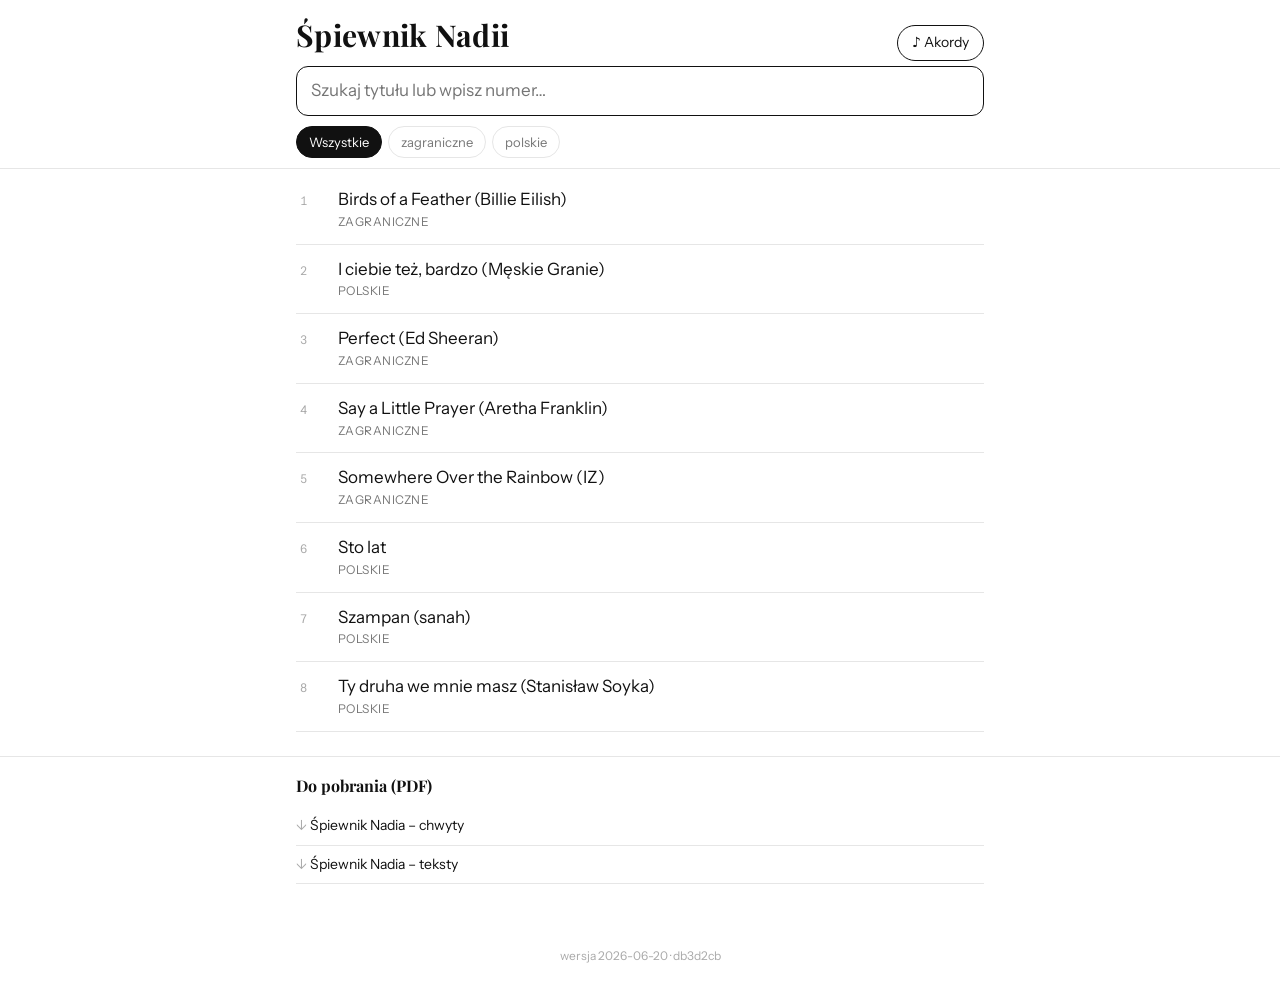
==== commit 6ad670aa: "web" ====
--- a/docs/18-nadia/index.html
+++ b/docs/18-nadia/index.html
@@ -17,7 +17,7 @@
 </div></header>
 <main class="wrap"><div id="list" class="list"></div></main>
 <section class="downloads"><div class="wrap"><h2>Do pobrania (PDF)</h2><a href="pdf/Śpiewnik Nadia – chwyty.pdf" download>Śpiewnik Nadia – chwyty</a><a href="pdf/Śpiewnik Nadia – teksty.pdf" download>Śpiewnik Nadia – teksty</a></div></section>
-<footer class="sitever"><div class="wrap">wersja 2026-06-20 · 583b27c</div></footer>
+<footer class="sitever"><div class="wrap">wersja 2026-06-20 · db3d2cb</div></footer>
 <div id="songview" class="songview" hidden>
   <div class="songbar">
     <button id="back" class="iconbtn" aria-label="Wróć do listy">‹ Lista</button>
